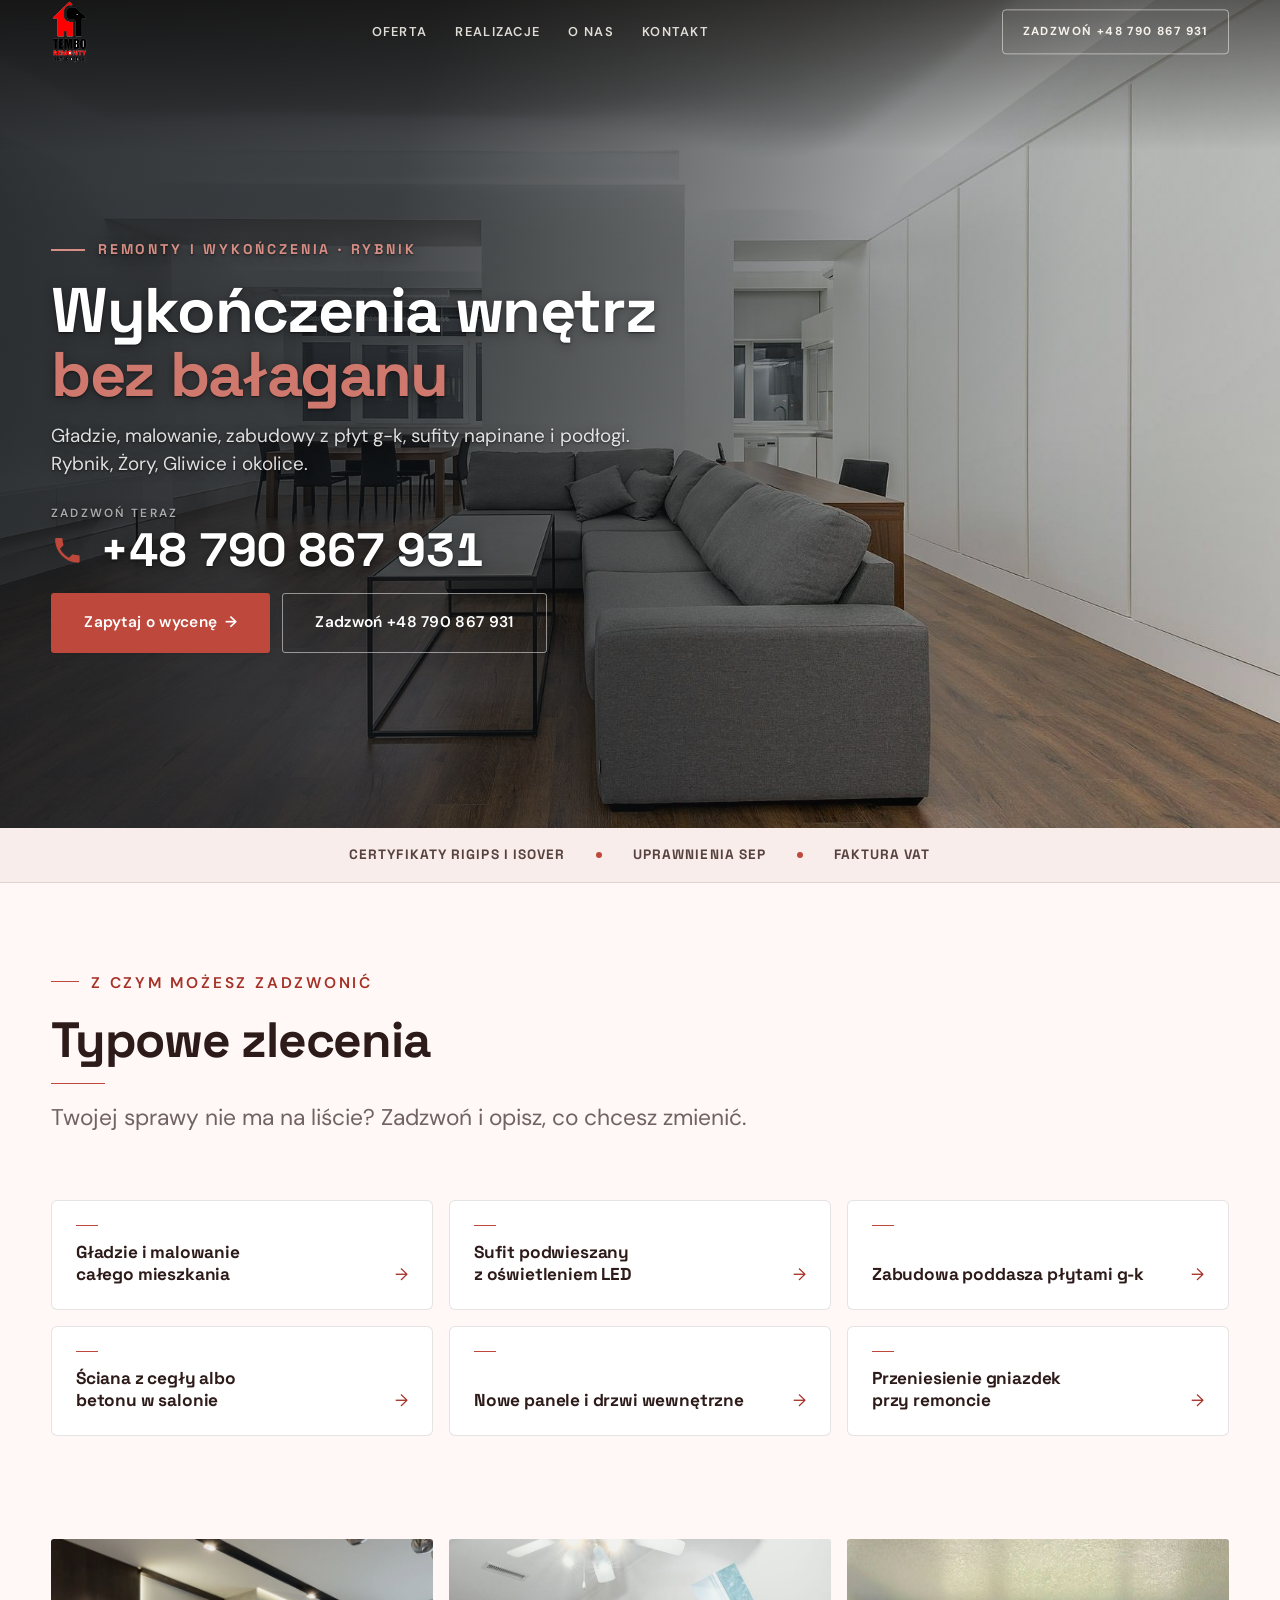
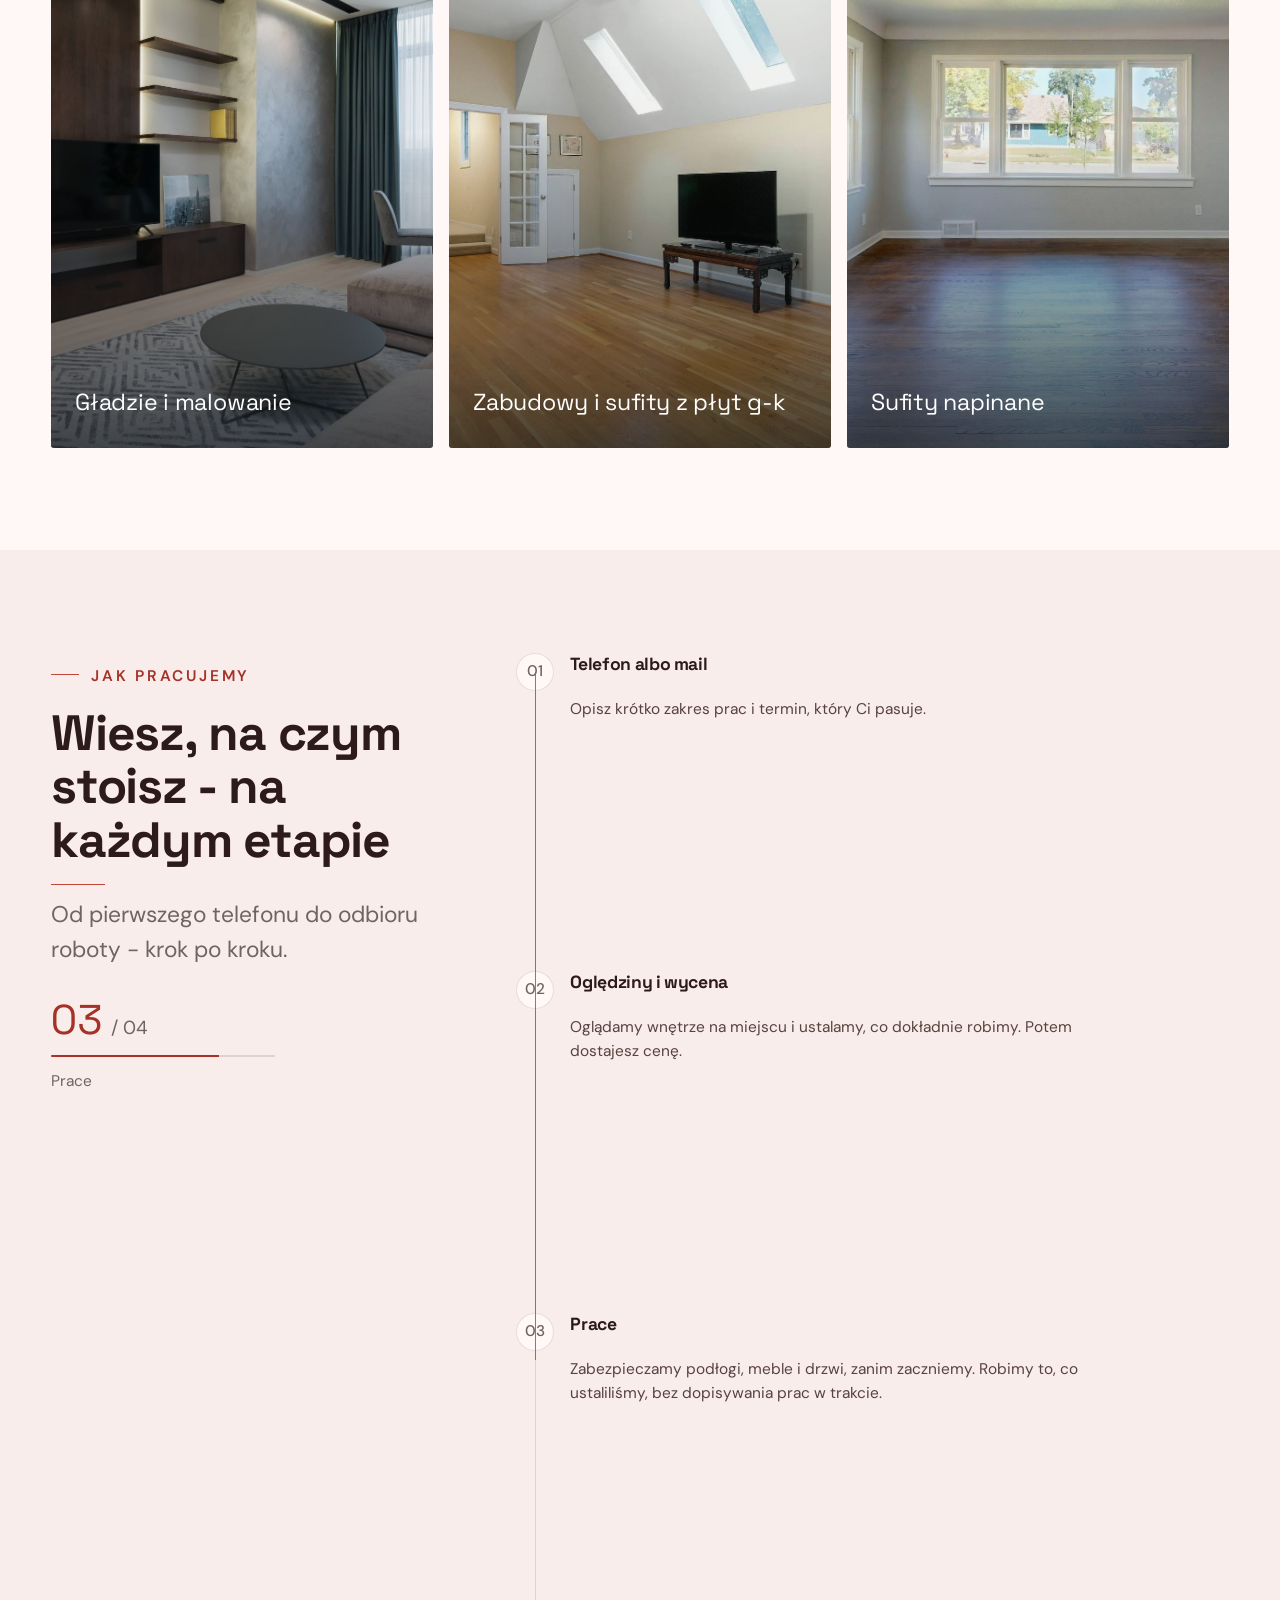
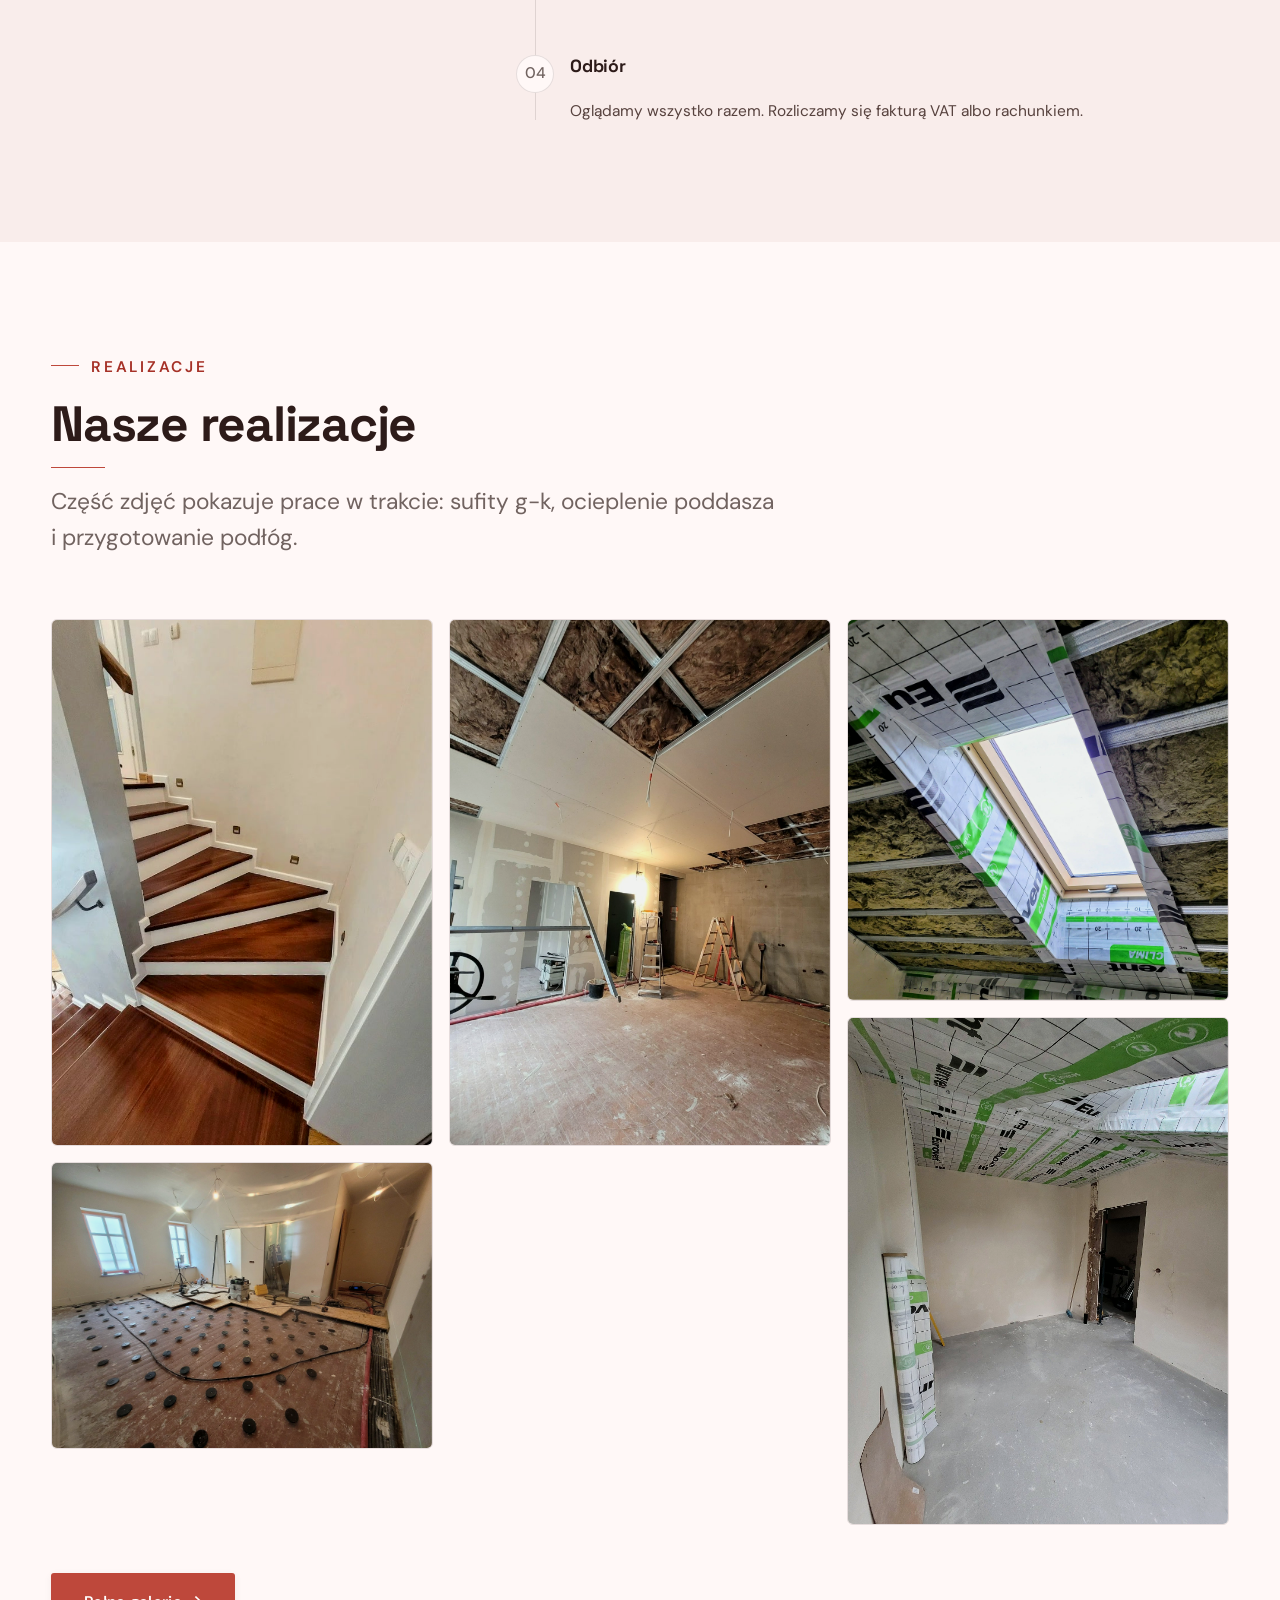
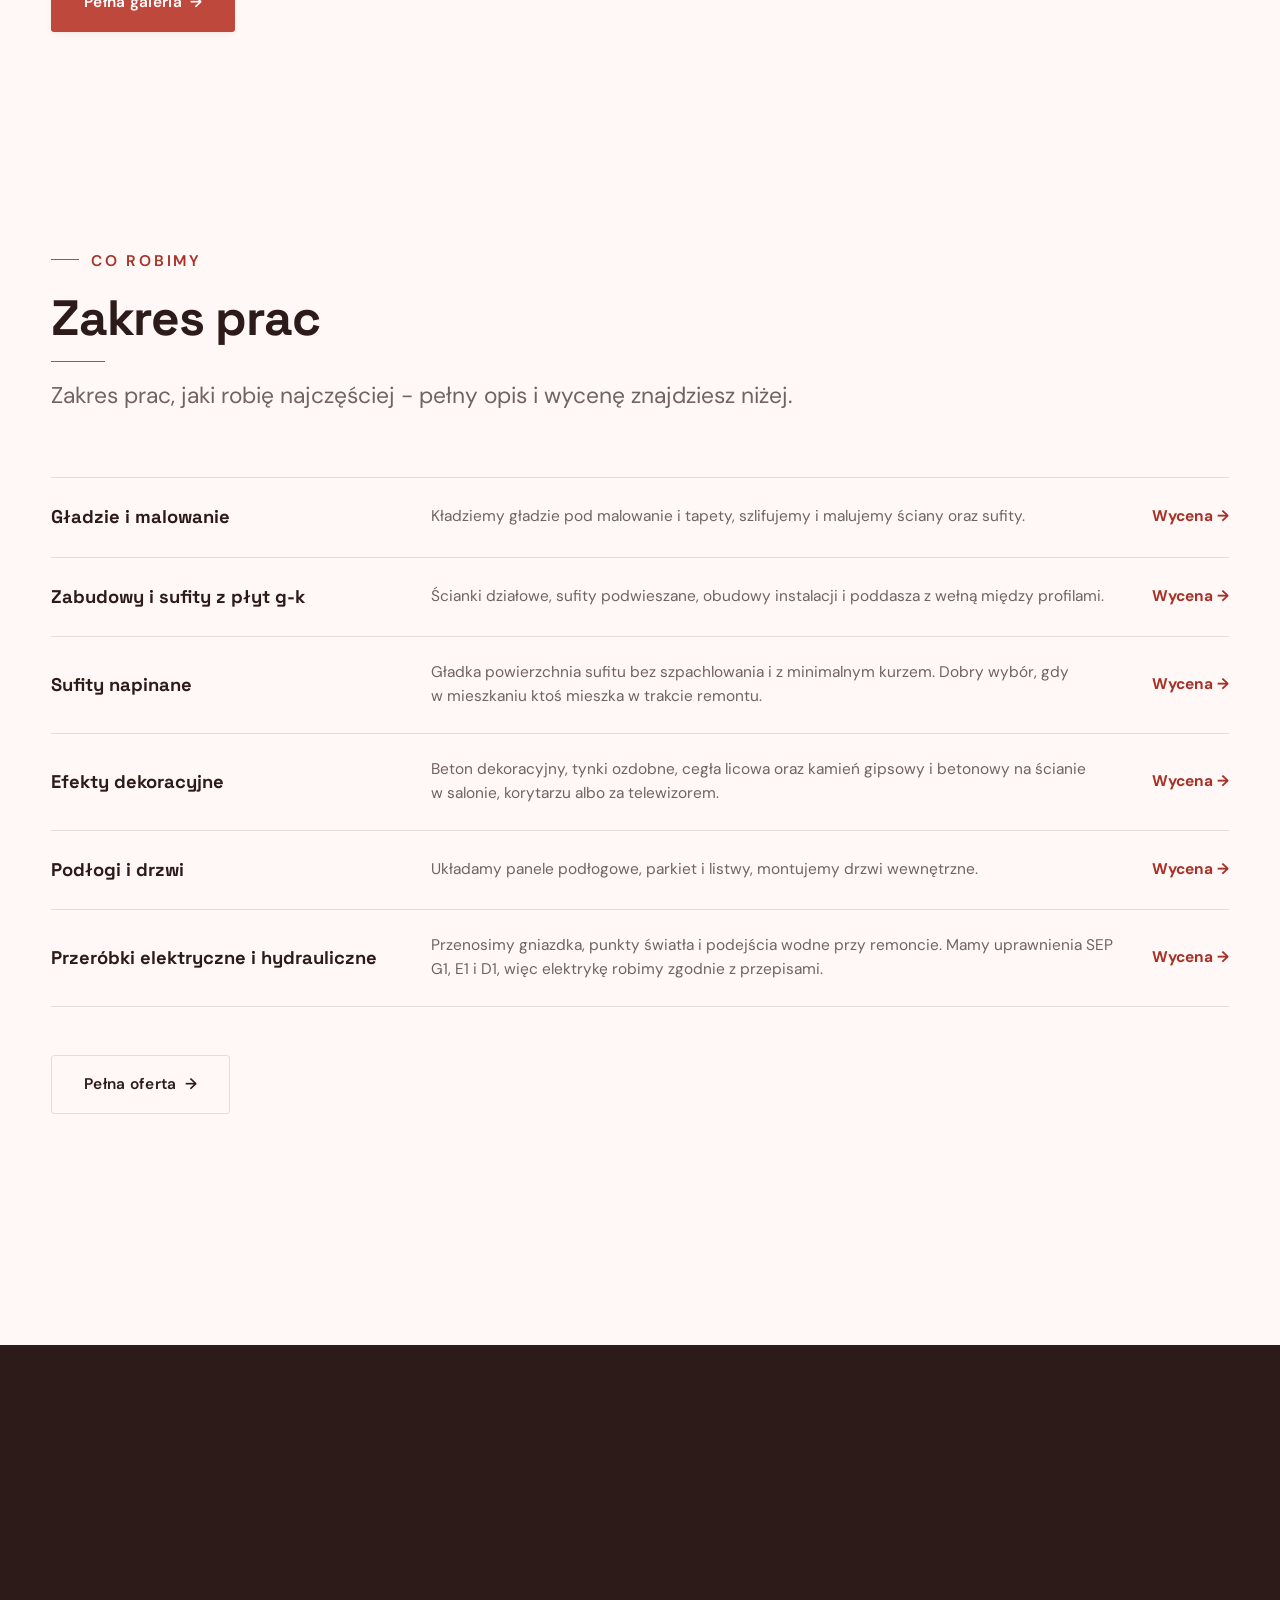
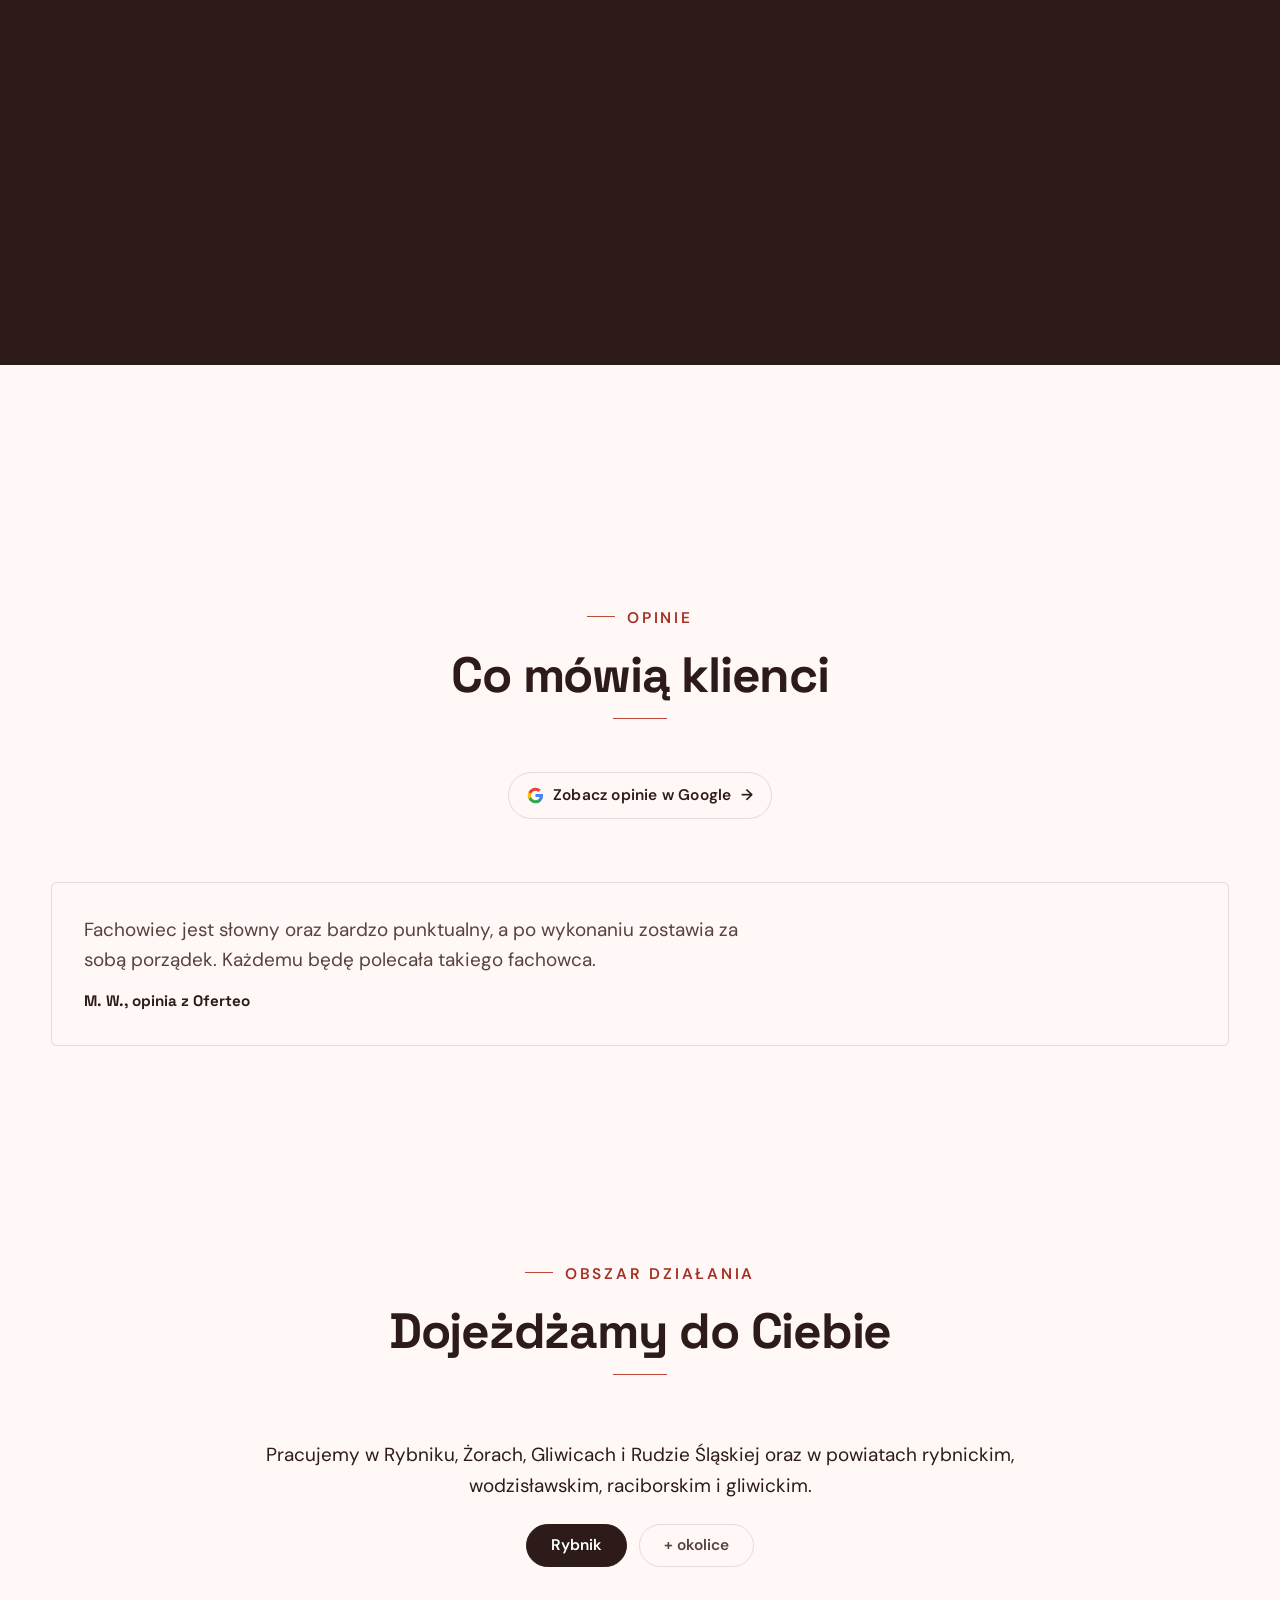
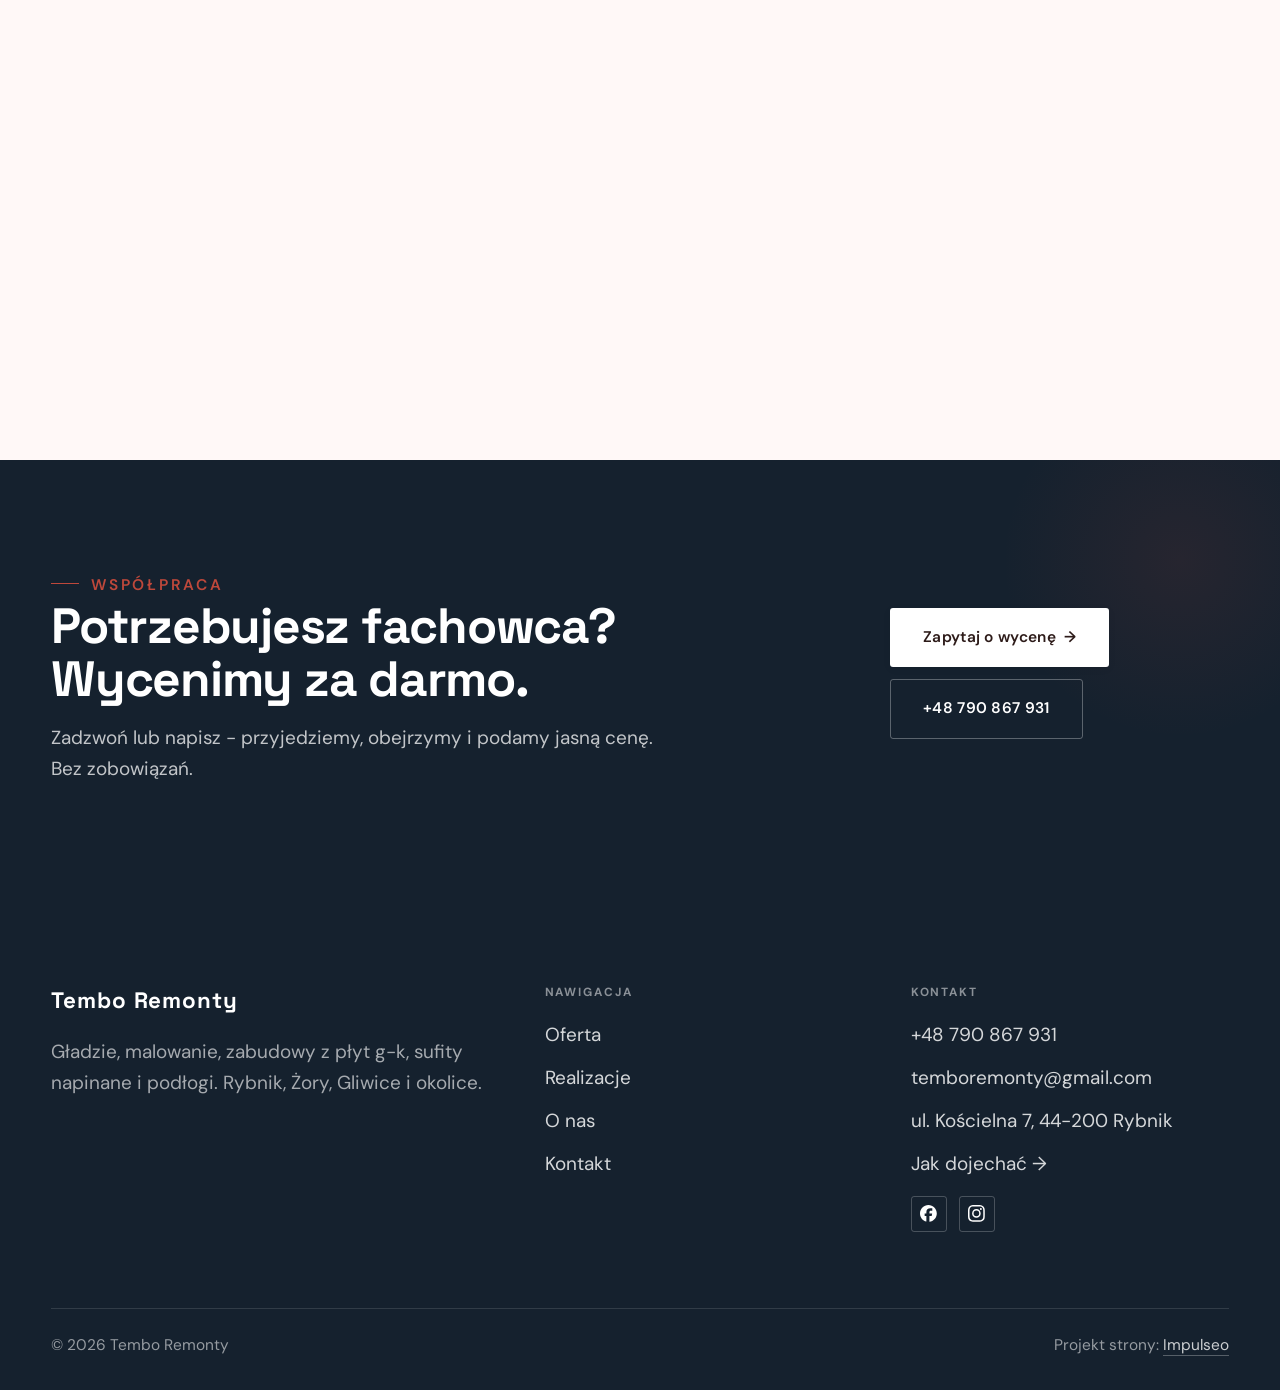
==== index.html @ b296ce0f "Strona demo: tembo-remonty" ====
<!DOCTYPE html>
<html lang="pl">
<head>
<meta charset="UTF-8">
<meta name="viewport" content="width=device-width, initial-scale=1.0">
<title>Tembo Remonty · Rybnik</title>
<meta name="description" content="Tembo Remonty - wykończenia wnętrz w Rybniku i okolicach. Gładzie, malowanie, płyty g-k, sufity napinane, panele, drzwi i przeróbki instalacji.">
<link rel="canonical" href="https://kris20032.github.io/tembo-remonty/">
<meta name="robots" content="noindex, nofollow">
<meta property="og:type" content="website">
<meta property="og:locale" content="pl_PL">
<meta property="og:site_name" content="Tembo Remonty">
<meta property="og:title" content="Tembo Remonty · Rybnik">
<meta property="og:description" content="Tembo Remonty - wykończenia wnętrz w Rybniku i okolicach. Gładzie, malowanie, płyty g-k, sufity napinane, panele, drzwi i przeróbki instalacji.">
<meta property="og:url" content="https://kris20032.github.io/tembo-remonty/">
<meta property="og:image" content="https://kris20032.github.io/tembo-remonty/img/og.jpg">
<meta property="og:image:width" content="1200">
<meta property="og:image:height" content="630">
<meta name="twitter:card" content="summary_large_image">
<script type="application/ld+json">{"@context": "https://schema.org", "@type": "LocalBusiness", "name": "Tembo Remonty", "url": "https://kris20032.github.io/tembo-remonty/", "telephone": "+48790867931", "image": "https://kris20032.github.io/tembo-remonty/img/og.jpg", "areaServed": "Rybnik", "sameAs": ["https://www.facebook.com/temboremonty/", "https://www.instagram.com/temboremonty/"]}</script>
<link rel="preconnect" href="https://fonts.googleapis.com">
<link rel="preconnect" href="https://fonts.gstatic.com" crossorigin>
<link href="https://fonts.googleapis.com/css2?family=Space+Grotesk:wght@500;600;700&family=DM+Sans:opsz,wght@9..40,400;9..40,500;9..40,600&display=swap" rel="stylesheet">
<link rel="stylesheet" href="assets/styles.css?v=8070bbf5">
</head>
<body>

<header class="nav">
  <div class="wrap nav-inner">
    <a class="brand brand-has-logo" href="index.html"><img class="brand-logo" src="img/logo.png" alt="Tembo Remonty" width="288" height="503" decoding="async"></a>
    <nav class="nav-links">
      <a href="oferta.html">Oferta</a>
      <a href="realizacje.html">Realizacje</a>
      <a href="o-nas.html">O nas</a>
      <a href="kontakt.html">Kontakt</a>
      <a href="tel:+48790867931" class="btn btn-accent">Zadzwoń +48 790 867 931</a>
    </nav>
    <button class="nav-toggle" aria-label="Menu"><span></span><span></span><span></span></button>
  </div>
</header>

<main>
<section class="hero-fach">
  <img class="hf-photo" src="img/hero.jpg" fetchpriority="high" alt="Tembo Remonty" width="1730" height="1255">
  <div class="hf-panel">
    <div class="hf-inner">
      <span class="hf-kicker">Remonty i wykończenia · Rybnik</span>
      <h1 class="hf-title">Wykończenia wnętrz <em>bez bałaganu</em></h1>
      <p class="hf-lead">Gładzie, malowanie, zabudowy z płyt g-k, sufity napinane i podłogi. Rybnik, Żory, Gliwice i okolice.</p>
      <a class="hf-phone" href="tel:+48790867931"><span class="hf-phone-lab">Zadzwoń teraz</span><span class="hf-phone-num"><svg class="ico-tel" width="16" height="16" viewBox="0 0 24 24" fill="none" aria-hidden="true"><path d="M6.6 10.8a15.5 15.5 0 0 0 6.6 6.6l2.2-2.2a1 1 0 0 1 1-.24 11.4 11.4 0 0 0 3.6.58 1 1 0 0 1 1 1V20a1 1 0 0 1-1 1A17 17 0 0 1 3 4a1 1 0 0 1 1-1h3.5a1 1 0 0 1 1 1c0 1.25.2 2.46.58 3.6a1 1 0 0 1-.25 1l-2.23 2.2Z" fill="currentColor"/></svg> +48 790 867 931</span></a>
      <div class="hf-actions">
        <a href="kontakt.html" class="btn btn-accent">Zapytaj o wycenę <span class="arr">→</span></a>
        <a href="tel:+48790867931" class="btn btn-ghost hf-ghost">Zadzwoń +48 790 867 931</a>
      </div>
    </div>
  </div>
</section>
<section class="fach-promise">
  <div class="wrap">
    <ul class="fp-row reveal"><li>Certyfikaty Rigips i Isover</li><li>Uprawnienia SEP</li><li>Faktura VAT</li></ul>
  </div>
</section>
<section class="objawy">
  <div class="wrap">
    <div class="head reveal">
      <span class="eyebrow">Z czym możesz zadzwonić</span>
      <h2>Typowe zlecenia</h2>
      <p>Twojej sprawy nie ma na liście? Zadzwoń i opisz, co chcesz zmienić.</p>
    </div>
    <div class="obj-grid">
      <a class="obj-tile reveal" href="kontakt.html"><span class="ot-row"><span class="ot-name">Gładzie i malowanie całego mieszkania</span><span class="ot-arr" aria-hidden="true">→</span></span></a>
      <a class="obj-tile reveal" href="kontakt.html"><span class="ot-row"><span class="ot-name">Sufit podwieszany z oświetleniem LED</span><span class="ot-arr" aria-hidden="true">→</span></span></a>
      <a class="obj-tile reveal" href="kontakt.html"><span class="ot-row"><span class="ot-name">Zabudowa poddasza płytami g-k</span><span class="ot-arr" aria-hidden="true">→</span></span></a>
      <a class="obj-tile reveal" href="kontakt.html"><span class="ot-row"><span class="ot-name">Ściana z cegły albo betonu w salonie</span><span class="ot-arr" aria-hidden="true">→</span></span></a>
      <a class="obj-tile reveal" href="kontakt.html"><span class="ot-row"><span class="ot-name">Nowe panele i drzwi wewnętrzne</span><span class="ot-arr" aria-hidden="true">→</span></span></a>
      <a class="obj-tile reveal" href="kontakt.html"><span class="ot-row"><span class="ot-name">Przeniesienie gniazdek przy remoncie</span><span class="ot-arr" aria-hidden="true">→</span></span></a>
    </div>
  </div>
</section>
<section class="gateways-band">
  <div class="wrap">
    <div class="gateways">
      <a href="oferta.html" class="gateway reveal"><img src="img/ph5.jpg" alt="Gładzie i malowanie" loading="lazy" width="1880" height="1255" decoding="async"><span class="g-ttl">Gładzie i malowanie</span></a>
      <a href="oferta.html" class="gateway reveal"><img src="img/g7.jpg" alt="Zabudowy i sufity z płyt g-k" loading="lazy" width="1880" height="1253" decoding="async"><span class="g-ttl">Zabudowy i sufity z płyt g-k</span></a>
      <a href="oferta.html" class="gateway reveal"><img src="img/g9.jpg" alt="Sufity napinane" loading="lazy" width="1832" height="1008" decoding="async"><span class="g-ttl">Sufity napinane</span></a>
    </div>
  </div>
</section>
<section class="proces proces-os fachowcy">
  <div class="wrap proc-grid">
    <div class="proc-side">
      <div class="head reveal">
        <span class="eyebrow">Jak pracujemy</span>
        <h2>Wiesz, na czym stoisz - na każdym etapie</h2>
        <p>Od pierwszego telefonu do odbioru roboty - krok po kroku.</p>
      </div>
      <div class="proc-count" aria-hidden="true"><span class="pc-cur">01</span><span class="pc-all">/ 04</span></div>
      <div class="proc-bar" aria-hidden="true"><i></i></div>
      <p class="proc-now" aria-hidden="true">Telefon albo mail</p>
    </div>
    <ol class="proces-line">
      <li class="reveal"><span class="pno">01</span><h3>Telefon albo mail</h3><p>Opisz krótko zakres prac i termin, który Ci pasuje.</p></li>
      <li class="reveal"><span class="pno">02</span><h3>Oględziny i wycena</h3><p>Oglądamy wnętrze na miejscu i ustalamy, co dokładnie robimy. Potem dostajesz cenę.</p></li>
      <li class="reveal"><span class="pno">03</span><h3>Prace</h3><p>Zabezpieczamy podłogi, meble i drzwi, zanim zaczniemy. Robimy to, co ustaliliśmy, bez dopisywania prac w trakcie.</p></li>
      <li class="reveal"><span class="pno">04</span><h3>Odbiór</h3><p>Oglądamy wszystko razem. Rozliczamy się fakturą VAT albo rachunkiem.</p></li>
    </ol>
  </div>
</section>
<section>
  <div class="wrap">
    <div class="head reveal">
      <span class="eyebrow">Realizacje</span>
      <h2>Nasze realizacje</h2>
      <p>Część zdjęć pokazuje prace w trakcie: sufity g-k, ocieplenie poddasza i przygotowanie podłóg.</p>
    </div>
    <div class="gallery-masonry">
      <figure class="m-tile reveal"><img src="img/g1.jpg" alt="Tembo Remonty" loading="lazy" width="654" height="904" decoding="async"></figure>
      <figure class="m-tile reveal"><img src="img/g2.jpg" alt="Tembo Remonty" loading="lazy" width="2000" height="1500" decoding="async"></figure>
      <figure class="m-tile reveal"><img src="img/g3.jpg" alt="Tembo Remonty" loading="lazy" width="1364" height="1886" decoding="async"></figure>
      <figure class="m-tile reveal"><img src="img/g4.jpg" alt="Tembo Remonty" loading="lazy" width="2000" height="2000" decoding="async"></figure>
      <figure class="m-tile reveal"><img src="img/g5.jpg" alt="Tembo Remonty" loading="lazy" width="1500" height="2000" decoding="async"></figure>
    </div>
    <div style="margin-top:var(--space-7)" class="reveal"><a href="realizacje.html" class="btn btn-accent">Pełna galeria <span class="arr">→</span></a></div>
  </div>
</section>
<section class="fach-uslugi">
  <div class="wrap">
    <div class="head reveal">
      <span class="eyebrow">Co robimy</span>
      <h2>Zakres prac</h2>
      <p>Zakres prac, jaki robię najczęściej - pełny opis i wycenę znajdziesz niżej.</p>
    </div>
    <ul class="fu-list">
      <li class="fu-row reveal"><div class="fu-name">Gładzie i malowanie</div><div class="fu-desc">Kładziemy gładzie pod malowanie i tapety, szlifujemy i malujemy ściany oraz sufity.</div><a class="fu-cta" href="kontakt.html">Wycena <span class="arr">→</span></a></li>
      <li class="fu-row reveal"><div class="fu-name">Zabudowy i sufity z płyt g-k</div><div class="fu-desc">Ścianki działowe, sufity podwieszane, obudowy instalacji i poddasza z wełną między profilami.</div><a class="fu-cta" href="kontakt.html">Wycena <span class="arr">→</span></a></li>
      <li class="fu-row reveal"><div class="fu-name">Sufity napinane</div><div class="fu-desc">Gładka powierzchnia sufitu bez szpachlowania i z minimalnym kurzem. Dobry wybór, gdy w mieszkaniu ktoś mieszka w trakcie remontu.</div><a class="fu-cta" href="kontakt.html">Wycena <span class="arr">→</span></a></li>
      <li class="fu-row reveal"><div class="fu-name">Efekty dekoracyjne</div><div class="fu-desc">Beton dekoracyjny, tynki ozdobne, cegła licowa oraz kamień gipsowy i betonowy na ścianie w salonie, korytarzu albo za telewizorem.</div><a class="fu-cta" href="kontakt.html">Wycena <span class="arr">→</span></a></li>
      <li class="fu-row reveal"><div class="fu-name">Podłogi i drzwi</div><div class="fu-desc">Układamy panele podłogowe, parkiet i listwy, montujemy drzwi wewnętrzne.</div><a class="fu-cta" href="kontakt.html">Wycena <span class="arr">→</span></a></li>
      <li class="fu-row reveal"><div class="fu-name">Przeróbki elektryczne i hydrauliczne</div><div class="fu-desc">Przenosimy gniazdka, punkty światła i podejścia wodne przy remoncie. Mamy uprawnienia SEP G1, E1 i D1, więc elektrykę robimy zgodnie z przepisami.</div><a class="fu-cta" href="kontakt.html">Wycena <span class="arr">→</span></a></li>
    </ul>
    <div style="margin-top:var(--space-7)" class="reveal"><a href="oferta.html" class="btn btn-ghost">Pełna oferta <span class="arr">→</span></a></div>
  </div>
</section>
<section class="stopklatka" aria-hidden="true">
  <div class="stk-bg" style="background-image:url(img/g6.jpg)"></div>
</section>
<section class="opinie">
  <div class="wrap">
    <div class="head center reveal">
      <span class="eyebrow">Opinie</span>
      <h2>Co mówią klienci</h2>
    </div>
    <p class="op-meta reveal"><a class="op-google" href="https://www.google.com/maps/place/Tembo+Remonty/@50.096183,18.5393184,464m/data=!3m1!1e3!4m6!3m5!1s0x47114fd9f1340dcb:0xa4ba30b0037c0c90!8m2!3d50.096408!4d18.5416532" target="_blank" rel="noopener"><svg class="op-g-ico" viewBox="0 0 24 24" width="17" height="17" aria-hidden="true"><path fill="#4285F4" d="M22.56 12.25c0-.78-.07-1.53-.2-2.25H12v4.26h5.92c-.26 1.37-1.04 2.53-2.21 3.31v2.77h3.57c2.08-1.92 3.28-4.74 3.28-8.09z"/><path fill="#34A853" d="M12 23c2.97 0 5.46-.98 7.28-2.66l-3.57-2.77c-.98.66-2.23 1.06-3.71 1.06-2.86 0-5.29-1.93-6.16-4.53H2.18v2.84C3.99 20.53 7.7 23 12 23z"/><path fill="#FBBC05" d="M5.84 14.09c-.22-.66-.35-1.36-.35-2.09s.13-1.43.35-2.09V7.07H2.18C1.43 8.55 1 10.22 1 12s.43 3.45 1.18 4.93l2.85-2.22.81-.62z"/><path fill="#EA4335" d="M12 5.38c1.62 0 3.06.56 4.21 1.64l3.15-3.15C17.45 2.09 14.97 1 12 1 7.7 1 3.99 3.47 2.18 7.07l3.66 2.84c.87-2.6 3.3-4.53 6.16-4.53z"/></svg><span>Zobacz opinie w Google</span><span class="arr">→</span></a></p>
    <div class="opinie-grid">
      <figure class="op-card reveal"><blockquote>Fachowiec jest słowny oraz bardzo punktualny, a po wykonaniu zostawia za sobą porządek. Każdemu będę polecała takiego fachowca.</blockquote><span class="op-autor">M. W., opinia z Oferteo</span></figure>
    </div>
  </div>
</section>
<section class="obszar">
  <div class="wrap">
    <div class="head center reveal">
      <span class="eyebrow">Obszar działania</span>
      <h2>Dojeżdżamy do Ciebie</h2>
    </div>
    <p class="obszar-txt reveal" style="text-align:center;max-width:60ch;margin:0 auto 1.4rem">Pracujemy w Rybniku, Żorach, Gliwicach i Rudzie Śląskiej oraz w powiatach rybnickim, wodzisławskim, raciborskim i gliwickim.</p>
    <ul class="obszar-list reveal"><li class="is-home">Rybnik</li><li>+ okolice</li></ul>
    <div class="obszar-mapa reveal" style="margin-top:var(--space-7)">
      <iframe title="Obszar działania - Rybnik i okolice" src="https://maps.google.com/maps?q=50.096408%2C18.5416532&amp;z=11&amp;output=embed" loading="lazy" referrerpolicy="no-referrer-when-downgrade" style="width:100%;height:clamp(280px,38vh,420px);border:0;display:block;border-radius:var(--r-md)"></iframe>
    </div>
  </div>
</section>
<section class="cta">
  <div class="wrap">
    <div class="reveal">
      <span class="eyebrow">Współpraca</span>
      <h2>Potrzebujesz fachowca? Wycenimy za darmo.</h2>
      <p>Zadzwoń lub napisz - przyjedziemy, obejrzymy i podamy jasną cenę. Bez zobowiązań.</p>
    </div>
    <div class="cta-actions reveal">
      <a href="kontakt.html" class="btn btn-light">Zapytaj o wycenę <span class="arr">→</span></a>
      <a href="tel:+48790867931" class="btn btn-ghost btn-ghost-cta">+48 790 867 931</a>
    </div>
  </div>
</section>
</main>

<footer>
  <div class="wrap">
    <div class="foot-grid">
      <div class="foot-brand">
        <div class="name">Tembo Remonty</div>
        <p>Gładzie, malowanie, zabudowy z płyt g-k, sufity napinane i podłogi. Rybnik, Żory, Gliwice i okolice.</p>
      </div>
      <div class="foot-col">
        <h4>Nawigacja</h4>
        <a href="oferta.html">Oferta</a>
        <a href="realizacje.html">Realizacje</a>
        <a href="o-nas.html">O nas</a>
        <a href="kontakt.html">Kontakt</a>
      </div>
      <div class="foot-col">
        <h4>Kontakt</h4>
        <a href="tel:+48790867931">+48 790 867 931</a>
        <a href="mailto:temboremonty@gmail.com">temboremonty@gmail.com</a>
        <p>ul. Kościelna 7, 44-200 Rybnik</p>
        <a href="https://www.google.com/maps/place/Tembo+Remonty/@50.096183,18.5393184,464m/data=!3m1!1e3!4m6!3m5!1s0x47114fd9f1340dcb:0xa4ba30b0037c0c90!8m2!3d50.096408!4d18.5416532" target="_blank" rel="noopener">Jak dojechać →</a>
      <div class="foot-soc">
        <a class="soc" href="https://www.facebook.com/temboremonty/" target="_blank" rel="noopener" aria-label="Facebook - Tembo Remonty"><svg viewBox="0 0 24 24" aria-hidden="true" focusable="false"><path d="M9.101 23.691v-7.98H6.627v-3.667h2.474v-1.58c0-4.085 1.848-5.978 5.858-5.978.401 0 .955.042 1.468.103a8.68 8.68 0 0 1 1.141.195v3.325a8.623 8.623 0 0 0-.653-.036 26.805 26.805 0 0 0-.733-.009c-.707 0-1.259.096-1.675.309a1.686 1.686 0 0 0-.679.622c-.258.42-.374.995-.374 1.752v1.297h3.919l-.386 2.103-.287 1.564h-3.246v8.245C19.396 23.238 24 18.179 24 12.044c0-6.627-5.373-12-12-12s-12 5.373-12 12c0 5.628 3.874 10.35 9.101 11.647Z" fill="currentColor"/></svg></a>
        <a class="soc" href="https://www.instagram.com/temboremonty/" target="_blank" rel="noopener" aria-label="Instagram - Tembo Remonty"><svg viewBox="0 0 24 24" aria-hidden="true" focusable="false"><path d="M7.0301.084c-1.2768.0602-2.1487.264-2.911.5634-.7888.3075-1.4575.72-2.1228 1.3877-.6652.6677-1.075 1.3368-1.3802 2.127-.2954.7638-.4956 1.6365-.552 2.914-.0564 1.2775-.0689 1.6882-.0626 4.947.0062 3.2586.0206 3.6671.0825 4.9473.061 1.2765.264 2.1482.5635 2.9107.308.7889.72 1.4573 1.388 2.1228.6679.6655 1.3365 1.0743 2.1285 1.38.7632.295 1.6361.4961 2.9134.552 1.2773.056 1.6884.069 4.9462.0627 3.2578-.0062 3.668-.0207 4.9478-.0814 1.28-.0607 2.147-.2652 2.9098-.5633.7889-.3086 1.4578-.72 2.1228-1.3881.665-.6682 1.0745-1.3378 1.3795-2.1284.2957-.7632.4966-1.636.552-2.9124.056-1.2809.0692-1.6898.063-4.948-.0063-3.2583-.021-3.6668-.0817-4.9465-.0607-1.2797-.264-2.1487-.5633-2.9117-.3084-.7889-.72-1.4568-1.3876-2.1228C21.2982 1.33 20.628.9208 19.8378.6165 19.074.321 18.2017.1197 16.9244.0645 15.6471.0093 15.236-.005 11.977.0014 8.718.0076 8.31.0215 7.0301.0839m.1402 21.6932c-1.17-.0509-1.8053-.2453-2.2287-.408-.5606-.216-.96-.4771-1.3819-.895-.422-.4178-.6811-.8186-.9-1.378-.1644-.4234-.3624-1.058-.4171-2.228-.0595-1.2645-.072-1.6442-.079-4.848-.007-3.2037.0053-3.583.0607-4.848.05-1.169.2456-1.805.408-2.2282.216-.5613.4762-.96.895-1.3816.4188-.4217.8184-.6814 1.3783-.9003.423-.1651 1.0575-.3614 2.227-.4171 1.2655-.06 1.6447-.072 4.848-.079 3.2033-.007 3.5835.005 4.8495.0608 1.169.0508 1.8053.2445 2.228.408.5608.216.96.4754 1.3816.895.4217.4194.6816.8176.9005 1.3787.1653.4217.3617 1.056.4169 2.2263.0602 1.2655.0739 1.645.0796 4.848.0058 3.203-.0055 3.5834-.061 4.848-.051 1.17-.245 1.8055-.408 2.2294-.216.5604-.4763.96-.8954 1.3814-.419.4215-.8181.6811-1.3783.9-.4224.1649-1.0577.3617-2.2262.4174-1.2656.0595-1.6448.072-4.8493.079-3.2045.007-3.5825-.006-4.848-.0608M16.953 5.5864A1.44 1.44 0 1 0 18.39 4.144a1.44 1.44 0 0 0-1.437 1.4424M5.8385 12.012c.0067 3.4032 2.7706 6.1557 6.173 6.1493 3.4026-.0065 6.157-2.7701 6.1506-6.1733-.0065-3.4032-2.771-6.1565-6.174-6.1498-3.403.0067-6.156 2.771-6.1496 6.1738M8 12.0077a4 4 0 1 1 4.008 3.9921A3.9996 3.9996 0 0 1 8 12.0077" fill="currentColor"/></svg></a>
      </div>
      </div>
    </div>
    <div class="foot-bot">
      <span>© 2026 Tembo Remonty</span>
      <span>Projekt strony: <a class="foot-credit" href="https://impulseo.pl" target="_blank" rel="noopener">Impulseo</a></span>
    </div>
  </div>
</footer>
<div class="sticky-call"><a class="sc-call" href="tel:+48790867931"><svg class="ico-tel" width="16" height="16" viewBox="0 0 24 24" fill="none" aria-hidden="true"><path d="M6.6 10.8a15.5 15.5 0 0 0 6.6 6.6l2.2-2.2a1 1 0 0 1 1-.24 11.4 11.4 0 0 0 3.6.58 1 1 0 0 1 1 1V20a1 1 0 0 1-1 1A17 17 0 0 1 3 4a1 1 0 0 1 1-1h3.5a1 1 0 0 1 1 1c0 1.25.2 2.46.58 3.6a1 1 0 0 1-.25 1l-2.23 2.2Z" fill="currentColor"/></svg> Zadzwoń</a><a class="sc-quote" href="kontakt.html">Zapytaj o wycenę</a></div>
<div class="demo-wazne" data-do="2026-10-22" data-cykl="3" hidden><svg class="dw-ico" width="13" height="13" viewBox="0 0 24 24" fill="none" aria-hidden="true"><circle cx="12" cy="12" r="8.6" stroke="currentColor" stroke-width="1.8"/><path d="M12 7.2V12l3.3 2" stroke="currentColor" stroke-width="1.8" stroke-linecap="round"/></svg><span class="dw-txt"></span></div>

<script src="assets/main.js"></script>
</body>
</html>
---- assets/styles.css ----
/* ============================================================
   STOLBASZ — premium, architektoniczny B2B fit-out
   Jasna paleta, zero brązu. System wg premium-web-craft.
   Projekt strony: Impulseo (impulseo.pl)
   ============================================================ */

:root{
  /* PALETA — jasna, architektoniczna, chłodna */
  --paper:#F4F6F8;          /* główne tło */
  --paper-2:#E7EBEF;        /* sekcje alternatywne (chłodny jasny szary) */
  --paper-3:#E7EBEF;        /* delikatne wypełnienia */
  --ink:#15212E;            /* tekst główny — chłodny grafit */
  --ink-soft:#243443;       /* nagłówki drugorzędne */
  --muted:#6B7785;          /* tekst poboczny */
  --line:rgba(21,33,46,.12);/* hairline */
  --accent:#E8A317;         /* stonowany petrol-slate — jedyny akcent */
  --accent-d:#C9870C;
  --accent-soft:rgba(232,163,23,.10);
  --dark:#15212E;           /* sekcje ciemne (stopka/CTA) */

  /* HOVER ZDJĘĆ — JEDEN standard dla całego silnika (decyzja K. 04.08.2026, artefakt z wariantami).
     AKTUALNE (K.+Szymon 09.08.2026, wybór z artefaktu 6 wariantów): zoom 1.05 przy 1.4s -
     przy tak długim czasie mocniejszy kadr NIE skacze, tylko „oddycha". Poprzedni standard
     (1.02 / .55s z 04.08) odbierany jako dynamiczny i szybki.
     Spoczynek lekko przygaszony, ale TYLKO tam, gdzie jest mysz (@media hover:hover) —
     na telefonie zdjęcia zostają w pełnej jasności. */
  --img-zoom:1.05;                   /* K.+Szymon 09.08: wariant F z artefaktu porównawczego */
  --img-rest:brightness(.95) saturate(.99);
  --img-hot:brightness(1.06) saturate(1.05);
  --img-dur:1.4s;                    /* K.+Szymon 09.08 (wariant F): powoli = elegancko */
  --img-ease:cubic-bezier(.16,.84,.44,1);  /* miękki ogon, efekt „oddychania" */

  /* ODSTĘPY — skala 4/8 */
  --space-1:4px; --space-2:8px; --space-3:12px; --space-4:16px; --space-5:24px;
  --space-6:32px; --space-7:48px; --space-8:64px; --space-9:96px; --space-10:128px;

  /* TYPOGRAFIA — fluid clamp() (skala podbita 16.07.2026: większe, czytelniejsze litery — uwaga Adama) */
  --text-sm:clamp(.9rem,.87rem + .12vw,1rem);
  --text-base:clamp(1.08rem,1.04rem + .18vw,1.2rem);
  --text-lg:clamp(1.24rem,1.15rem + .34vw,1.44rem);
  --text-h3:clamp(1.34rem,1.22rem + .55vw,1.66rem);
  --text-h2:clamp(2.1rem,1.66rem + 2.1vw,3.1rem);
  --text-h1:clamp(2.9rem,2.1rem + 4vw,5.1rem);

  /* PROMIENIE — architektoniczne, raczej ostre */
  --r-sm:3px; --r-md:6px; --r-lg:10px;

  /* RUCH */
  --ease:cubic-bezier(.25,.46,.45,.94); --dur:.24s;

  /* CIENIE — miękkie, warstwowe */
  --sh-sm:0 1px 2px rgba(16,24,32,.04), 0 2px 8px rgba(16,24,32,.05);
  --sh-md:0 2px 6px rgba(16,24,32,.05), 0 12px 28px -8px rgba(16,24,32,.12);
  --sh-lg:0 6px 14px rgba(16,24,32,.07), 0 26px 56px -18px rgba(16,24,32,.22);

  --hairline:1px solid var(--line);

  --font-display:'Space Grotesk','Inter',sans-serif;
  --font-body:'DM Sans','Inter',sans-serif;
}

*{box-sizing:border-box;margin:0;padding:0}
html{scroll-behavior:smooth}
body{
  font-family:var(--font-body);
  font-size:var(--text-base);
  line-height:1.65;
  color:var(--ink);
  background:var(--paper);
  -webkit-font-smoothing:antialiased;
  text-rendering:optimizeLegibility;
}
img{max-width:100%;height:auto;display:block}  /* height:auto = width/height z atrybutów trzyma proporcje (TOP#12) */
a{color:inherit;text-decoration:none}

.wrap{width:min(92%,1180px);margin-inline:auto}
section{padding-block:clamp(52px,6.5vw,96px)}

h1,h2,h3{font-family:var(--font-display);font-weight:700;line-height:1.08;letter-spacing:-.02em;color:var(--ink)}
h1{font-size:var(--text-h1);letter-spacing:-.035em}
h2{font-size:var(--text-h2);letter-spacing:-.025em}
h3{font-size:var(--text-h3)}
/* MIARA — długość wiersza. WCAG 2.2 SC 1.4.8: max 80 znaków; Butterick: 45–90.
   68ch daje realnie 72–78 znaków polskiego tekstu, czyli z zapasem pod granicą.
   Wcześniej limit miał TYLKO <p> — <li>, <blockquote> i <dd> nie miały żadnego,
   i to jedyny powód, dla którego 23 bloki na dwóch oddanych stronach jadą po
   83–106 znaków w wierszu (pomiar 07.08.2026, bramka `miara`).
   ⚠️ Listy i definicje ograniczamy TYLKO bez klasy: `ul`/`ol` z klasą to u nas
   układ (siatki kafli, menu), a nie tekst ciągły — tam miarę wyznacza układ. */
/* 60ch, nie 68ch (K. 10.08): po zmianie fontów na węższe kroje (DM Sans i spółka)
   w 68ch mieściło się ~90 znaków - bramka pikselowa słusznie zgłaszała przekroczenie
   granicy 80. Pomiar na żywej przeglądarce: 60ch = 90 znaków, 53ch = ~78 znaków, czyli normę WCAG 1.4.8. */
:root{ --miara:53ch }
p{max-width:min(100%,var(--miara))}
blockquote,
ul:not([class])>li, ol:not([class])>li,
dl:not([class])>dd{max-width:min(100%,var(--miara))}

/* ⚠️ Świadomie BEZ wyjątku `.tile p,.card p,.svc p{max-width:none}`, choć nasuwa się sam:
   te akapity BYŁY już ograniczone (stare `p{max-width:65ch}`), więc „wyjątek" nie odblokowałby
   niczego nowego — tylko ROZLUŹNIŁ stan sprzed zmiany na wszystkich demach naraz.
   `figcaption` żadna z reguł wyżej nie dotyczy, więc też nie potrzebuje zwolnienia. */

/* ŁAMANIE. `balance` wyrównuje długości wierszy w nagłówku, `pretty` pilnuje ostatniego
   wiersza akapitu, żeby nie został w nim jeden wyraz. Obsługiwane od Chrome 117 /
   Safari 17.5; starsze przeglądarki po prostu ignorują tę własność.
   `text-wrap:pretty` nie występowało dotąd ANI RAZ w silniku ani w repo klientów. */
h1,h2,h3,.lead,.lede{text-wrap:balance}
p,li,blockquote,dd{text-wrap:pretty}

.eyebrow{
  font-family:var(--font-body);
  font-size:var(--text-sm);
  font-weight:600;
  letter-spacing:.18em;
  text-transform:uppercase;
  color:var(--accent);
  display:inline-flex;align-items:center;gap:var(--space-3);
}
/* flex:none + margin-top = kreska trzyma się PIERWSZEJ linii. Wcześniej align-items:center
   centrowało ją względem całego bloku i przy zawinięciu (długi kicker typu
   „…WNĘTRZ · LESZNO · OD 2019") druga linia lądowała z brzydkim wcięciem. */
.eyebrow{align-items:flex-start}
.eyebrow>*,.eyebrow{text-wrap:balance}   /* dlugi kicker lamal sie na sierote typu samo „2019" w drugiej linii */
.eyebrow::before{content:"";width:28px;height:1px;background:var(--accent);display:inline-block;flex:none;margin-top:.62em}

.muted{color:var(--muted)}
.lead{font-size:var(--text-lg);line-height:1.55;color:var(--ink-soft);max-width:50ch}

/* ---------- BUTTONS ---------- */
.btn{
  display:inline-flex;align-items:center;gap:var(--space-2);
  font-weight:600;font-size:var(--text-sm);letter-spacing:.02em;
  padding:var(--space-4) var(--space-6);
  border-radius:var(--r-sm);
  transition:transform var(--dur) var(--ease),box-shadow var(--dur) var(--ease),background var(--dur) var(--ease);
  cursor:pointer;border:1px solid transparent;
}
.btn-accent{background:var(--accent);color:#fff;box-shadow:var(--sh-sm)}
.btn-accent:hover{background:var(--accent-d);transform:translateY(-2px);box-shadow:var(--sh-md)}
.btn-accent:active{transform:translateY(0);box-shadow:var(--sh-sm)}
.btn-ghost{background:transparent;color:var(--ink);border-color:var(--line)}
.btn-ghost:hover{border-color:var(--accent);color:var(--accent);transform:translateY(-2px)}
.btn-light{background:#fff;color:var(--ink);box-shadow:var(--sh-sm)}
.btn-light:hover{transform:translateY(-2px);box-shadow:var(--sh-md)}
.btn .arr{transition:transform var(--dur) var(--ease)}
.btn:hover .arr{transform:translateX(4px)}

/* ---------- NAV ---------- */
.nav{
  position:sticky;top:0;z-index:50;
  background:color-mix(in srgb,var(--paper) 88%,transparent);
  backdrop-filter:saturate(140%) blur(10px);
  border-bottom:var(--hairline);
}
.nav-inner{display:flex;align-items:center;justify-content:space-between;gap:var(--space-5);height:72px}
/* ANTY-NACHODZENIE (K. 05.08.2026): długa nazwa firmy + przycisk z pełnym numerem nie mieściły się w pasku
   i flex ściskał linki PONIŻEJ ich treści - "Kontakt" wchodził na ramkę "Zadzwoń +48 ...". Teraz ustępuje
   nazwa marki (skrót wielokropkiem), a menu i przycisk nigdy się nie kurczą ani nie zachodzą na siebie. */
.brand{display:flex;flex-direction:column;line-height:1;min-width:0;flex:0 1 auto}
.brand .name{font-family:var(--font-display);font-weight:800;font-size:1.35rem;letter-spacing:.04em;white-space:nowrap;overflow:hidden;text-overflow:ellipsis}
.brand .sub{font-size:.62rem;letter-spacing:.34em;text-transform:uppercase;color:var(--muted);margin-top:5px;white-space:nowrap;overflow:hidden;text-overflow:ellipsis}
.nav-links{display:flex;align-items:center;gap:var(--space-6);flex:0 0 auto}
.nav-links a{font-size:var(--text-sm);font-weight:500;color:var(--ink-soft);position:relative;padding-block:4px;white-space:nowrap;transition:color var(--dur) var(--ease)}
.nav-links a::after{content:"";position:absolute;left:0;bottom:0;width:0;height:1.5px;background:var(--accent);transition:width var(--dur) var(--ease)}
.nav-links a:hover,.nav-links a.active{color:var(--ink)}
.nav-links a:hover::after,.nav-links a.active::after{width:100%}
.nav-links .btn{padding:var(--space-2) var(--space-5)}
/* przyciski w nav: właściwy kolor (przebij .nav-links a) + bez podkreślenia */
.nav-links a.btn-accent{color:#fff}
.nav-links a.btn-ghost,.nav-links a.btn-light{color:var(--ink)}
/* CTA w pasku: NIE podkreślenie spod linków menu, ale ten sam przelatujący błysk,
   co na wszystkich innych przyciskach (zgłoszenie K. 13.08.2026 - „na hero jest efekt
   światła przechodzącego przez przycisk, na navbarze go nie ma, a mają być identyczne").
   Reguła `.nav-links a::after` jest silniejsza od `.btn::after`, więc trzeba jej
   geometrię wyzerować i wpisać połysk z nazwy - samo `display:none` gasiło efekt. */
.nav-links a.btn::after{
  display:block;content:"";position:absolute;inset:0;z-index:-1;pointer-events:none;
  width:auto;height:auto;border-radius:inherit;   /* kasuje geometrię podkreślenia (width:0;height:1.5px) */
  background:linear-gradient(100deg,transparent 32%,rgba(255,255,255,.20) 50%,transparent 68%);
  translate:-120% 0}
@media (prefers-reduced-motion:no-preference){
  .nav-links a.btn:hover::after{translate:120% 0;transition:translate .75s var(--mt-ease,cubic-bezier(.16,.84,.44,1))}
}
.nav-toggle{display:none;background:none;border:none;cursor:pointer;flex-direction:column;gap:5px;padding:8px}
.nav-toggle span{width:24px;height:2px;background:var(--ink);transition:var(--dur)}
/* Ciasny zakres MIĘDZY menu mobilnym a pełnym pulpitem: zbijamy odstępy i nazwę marki,
   żeby wszystko zmieściło się naturalnie, zanim w ogóle dojdzie do skracania wielokropkiem. */
@media(max-width:1280px) and (min-width:921px){
  .nav-links{gap:var(--space-4)}
  .nav-links .btn{padding:var(--space-2) var(--space-4)}
  .brand .name{font-size:1.15rem}
}

/* ---------- HERO (split) ---------- */
.hero{position:relative;overflow:hidden;border-bottom:var(--hairline)}
.hero-grid{display:grid;grid-template-columns:1.05fr .95fr;gap:clamp(24px,4vw,60px);align-items:center;
  padding-block:clamp(36px,4.5vw,64px)}
.hero-copy .eyebrow{margin-bottom:var(--space-5)}
.hero-copy h1{margin-bottom:var(--space-5)}
.hero-copy .lead{margin-bottom:var(--space-7)}
.hero-actions{display:flex;flex-wrap:wrap;gap:var(--space-4)}
.hero-art{position:relative;aspect-ratio:4/3;border-radius:var(--r-lg);overflow:hidden;box-shadow:var(--sh-lg)}
.hero-art img{width:100%;height:100%;object-fit:cover}
.hero-art::after{content:"";position:absolute;inset:0;background:linear-gradient(180deg,transparent 55%,rgba(18,24,28,.28))}
.hero-badge{position:absolute;left:var(--space-5);bottom:var(--space-5);z-index:2;
  background:rgba(252,252,251,.94);backdrop-filter:blur(4px);
  border-radius:var(--r-md);padding:var(--space-4) var(--space-5);box-shadow:var(--sh-md);max-width:78%}
.hero-badge strong{display:block;font-family:var(--font-display);font-size:1rem;letter-spacing:-.01em}
.hero-badge span{font-size:var(--text-sm);color:var(--muted)}

/* ---------- HERO duży / kinowy (strona główna) ---------- */
.hero-cine{position:relative;min-height:clamp(560px,82vh,840px);min-height:clamp(560px,82svh,840px);display:flex;align-items:center;overflow:hidden;border-bottom:var(--hairline)}
.hero-cine>img{position:absolute;inset:0;width:100%;height:100%;object-fit:cover;z-index:0}
.hero-cine::after{content:"";position:absolute;inset:0;z-index:1;
  background:linear-gradient(95deg,rgba(13,18,23,.86) 0%,rgba(13,18,23,.64) 32%,rgba(13,18,23,.24) 62%,rgba(13,18,23,.04) 100%)}
.hero-cine .wrap{position:relative;z-index:2;padding-block:var(--space-8)}
.hero-cine .hero-copy{max-width:660px}
.hero-cine .eyebrow{color:#fff;margin-bottom:var(--space-5)}
.hero-cine .eyebrow::before{background:#fff}
.hero-cine h1{color:#fff;margin-bottom:var(--space-5);font-size:clamp(2.9rem,2rem + 4.4vw,5.2rem);text-wrap:balance}
.hero-cine .lead{color:rgba(255,255,255,.92);max-width:48ch;margin-bottom:var(--space-7)}
.hero-cine .hero-actions{display:flex;flex-wrap:wrap;gap:var(--space-4)}
/* NISKIE OKNO (laptop z dokiem i paskami przeglądarki ma ~700-780 px wysokości widoku):
   H1 do 5.2rem + długi lead nie mieściły się i przyciski wypadały POD krawędź ekranu -
   klient widział stronę bez ani jednego CTA. Skalujemy w dół, zamiast przycinać treść. */
@media(min-width:821px) and (max-height:820px){
  .hero-cine{min-height:clamp(520px,94svh,780px)}
  .hero-cine .wrap{padding-block:var(--space-6)}
  .hero-cine h1{font-size:clamp(2.2rem,1.5rem + 2.6vw,3.6rem);margin-bottom:var(--space-4)}
  .hero-cine .eyebrow{margin-bottom:var(--space-4)}
  .hero-cine .lead{margin-bottom:var(--space-5);max-width:44ch}
}
@media(max-width:680px){
  .hero-cine{min-height:clamp(520px,76vh,640px);min-height:clamp(520px,76svh,640px);align-items:flex-end}
  .hero-cine::after{background:linear-gradient(0deg,rgba(13,18,23,.9) 6%,rgba(13,18,23,.45) 55%,rgba(13,18,23,.25) 100%)}
  .hero-cine .wrap{padding-bottom:var(--space-9)}
  /* TELEFON (~90% oglądających): lead potrafił zająć 8 linii i zepchnąć CTA poza pierwszy ekran.
     Zwężamy interlinię i skalę - treści nie ucinamy, bo to ona sprzedaje. */
  .hero-cine .lead{font-size:.98rem;line-height:1.5;margin-bottom:var(--space-5)}
  .hero-cine .eyebrow{font-size:.72rem;letter-spacing:.13em;margin-bottom:var(--space-4)}
  .hero-cine .eyebrow::before{width:20px}
  .hero-cine h1{margin-bottom:var(--space-4)}
}

/* full-bleed hero variant (podstrony) */
.pagehead{position:relative;min-height:46vh;min-height:46svh;display:flex;align-items:flex-end;overflow:hidden;border-bottom:var(--hairline)}
.pagehead img{position:absolute;inset:0;width:100%;height:100%;object-fit:cover}
/* 10.08.2026 (decyzja K.): mocniejsze przyciemnienie + cień pod tekstem. Bramka mierzyła na
   nagłówkach podstron 3,38-3,43:1 przy wymaganych 4,5 — jasne zdjęcie (hala, śnieg, niebo)
   podchodziło pod biały tekst. Zdjęcia klientów są różne, więc kontrast musi dawać WARSTWA,
   a nie szczęśliwy dobór kadru. */
.pagehead::after{content:"";position:absolute;inset:0;background:linear-gradient(180deg,rgba(18,24,28,.40),rgba(18,24,28,.76))}
.pagehead .wrap{position:relative;z-index:2;padding-block:var(--space-9);color:#fff}
.pagehead h1{color:#fff;max-width:18ch;text-shadow:0 2px 16px rgba(0,0,0,.55)}
.pagehead .eyebrow{color:#fff}
.pagehead .eyebrow::before{background:#fff}
.pagehead p{color:rgba(255,255,255,.92);margin-top:var(--space-4);max-width:54ch;text-shadow:0 1px 12px rgba(0,0,0,.5)}

/* ---------- STRIP (pasek skrótów / liczby) ---------- */
.strip{background:var(--dark);color:#fff}
/* PASEK HASEŁ — standard 04.08.2026 (decyzja K.): 5 haseł w JEDNYM rzędzie, tekst WYŚRODKOWANY,
   węższe marginesy boczne niż reszta strony (pasek ma iść szerzej), równe wysokości kolumn. */
.strip .wrap{width:min(96%,1440px);display:grid;grid-template-columns:repeat(5,1fr);
  gap:var(--space-5);padding-block:var(--space-7);align-items:stretch}
.strip .item .k{font-family:var(--font-display);font-size:clamp(1.05rem,.82rem + .85vw,1.55rem);
  font-weight:800;letter-spacing:-.02em;color:#fff;line-height:1.18;text-wrap:balance}
.strip .item .v{font-size:var(--text-sm);color:rgba(255,255,255,.66);margin-top:var(--space-2);line-height:1.4}
.strip .item{border-left:2px solid var(--accent);padding-inline:var(--space-4);
  text-align:center;display:flex;flex-direction:column;justify-content:center}
/* liczba kolumn = liczba haseł, żeby ostatnie nie zostawało samo w drugim rzędzie.
   Klasę n-N nadaje multipage.py; domyślnie (bez klasy) pasek jest 5-kolumnowy. */
.strip.n-2 .wrap{grid-template-columns:repeat(2,1fr)}
.strip.n-3 .wrap{grid-template-columns:repeat(3,1fr)}
.strip.n-4 .wrap{grid-template-columns:repeat(4,1fr);gap:var(--space-6)}
.strip.n-4 .item .k{font-size:clamp(1.3rem,1rem + 1.1vw,2rem)}
.strip.n-6 .wrap{grid-template-columns:repeat(6,1fr);gap:var(--space-4)}
.strip.n-6 .item .k{font-size:clamp(.98rem,.8rem + .7vw,1.35rem)}
/* równe łamanie: zamiast "długa linia + jedno słowo" obie linie zbliżonej długości */
.strip .item .k{text-wrap:balance}

/* ---------- SECTION HEAD ---------- */
.head{max-width:48rem;margin-bottom:var(--space-8)}
.head.center{margin-inline:auto;text-align:center}
.head .eyebrow{margin-bottom:var(--space-4)}
.head h2{margin-bottom:var(--space-4)}
.head p{color:var(--muted);font-size:var(--text-lg);line-height:1.55}
.head.center p{margin-inline:auto}

/* ---------- INTRO SPLIT ---------- */
.split{display:grid;grid-template-columns:.92fr 1.08fr;gap:clamp(28px,5vw,80px);align-items:center}
.split.rev{grid-template-columns:1.08fr .92fr}
.split.rev .split-art{order:-1}
.split-art{position:relative;aspect-ratio:5/4;border-radius:var(--r-lg);overflow:hidden;box-shadow:var(--sh-lg)}
.split-art img{width:100%;height:100%;object-fit:cover}
.split-copy h2{margin-bottom:var(--space-5)}
.split-copy p+p{margin-top:var(--space-4)}
.split-copy .btn{margin-top:var(--space-6)}

/* ---------- SERVICES (zakres) ---------- */
.svc-grid{display:grid;grid-template-columns:repeat(auto-fit,minmax(280px,1fr));gap:var(--space-5)}
.svc{background:#fff;border:var(--hairline);border-radius:var(--r-md);padding:var(--space-7) var(--space-6);
  transition:transform var(--dur) var(--ease),box-shadow var(--dur) var(--ease),border-color var(--dur) var(--ease);
  position:relative;overflow:hidden}
.svc::before{content:"";position:absolute;left:0;top:0;width:3px;height:0;background:var(--accent);transition:height var(--dur) var(--ease)}
.svc:hover{transform:translateY(-4px);box-shadow:var(--sh-md);border-color:transparent}
.svc:hover::before{height:100%}
.svc .ic{font-family:var(--font-display);font-size:.8rem;font-weight:700;letter-spacing:.12em;color:var(--accent);margin-bottom:var(--space-4)}
.svc h3{margin-bottom:var(--space-3);font-size:1.22rem}
.svc p{color:var(--muted);font-size:var(--text-base);line-height:1.6}

/* big detailed service rows */
.svc-row{display:grid;grid-template-columns:.8fr 1.2fr;gap:clamp(20px,4vw,60px);align-items:center;padding-block:var(--space-8)}
.svc-row+.svc-row{border-top:var(--hairline)}
.svc-row.rev{grid-template-columns:1.2fr .8fr}
/* Naprzemienny układ wierszy oferty: co drugi wiersz ma zdjęcie po PRAWEJ.
   Było `order:-1` — martwy kod, bo zdjęcie i tak jest pierwszym dzieckiem w HTML,
   więc wszystkie wiersze wyglądały identycznie (zdjęcie zawsze z lewej), a `rev`
   zmieniało tylko szerokość kolumn. Znalezione 29.07.2026 przy różnicowaniu kierunków
   animacji (pomiar pozycji: art.mid 390/502 przy row.mid 756 — zawsze lewa strona). */
.svc-row.rev .svc-row-art{order:2}
.svc-row-art{aspect-ratio:4/3;border-radius:var(--r-md);overflow:hidden;box-shadow:var(--sh-md)}
.svc-row-art img{width:100%;height:100%;object-fit:cover}
.svc-row h3{font-size:1.5rem;margin-bottom:var(--space-4)}
.svc-row .num{font-family:var(--font-display);font-size:.85rem;font-weight:700;letter-spacing:.14em;color:var(--accent);display:block;margin-bottom:var(--space-3)}
.svc-row ul{list-style:none;margin-top:var(--space-4);display:flex;flex-direction:column;gap:var(--space-2)}
.svc-row li{position:relative;padding-left:var(--space-5);color:var(--muted);font-size:var(--text-base)}
.svc-row li::before{content:"";position:absolute;left:0;top:.62em;width:8px;height:1px;background:var(--accent)}

/* ---------- GALLERY (realizacje) ---------- */
.gallery{display:grid;grid-template-columns:repeat(12,1fr);gap:var(--space-4);grid-auto-rows:200px}
/* GALERIA MASONRY — pionowe zdjęcia (portrety beauty/wellness) bez przycinania: kolumny, height auto */
.gallery-masonry{column-count:3;column-gap:var(--space-4)}
@media(max-width:900px){.gallery-masonry{column-count:2}}
@media(max-width:560px){.gallery-masonry{column-count:1}}
.gallery-masonry .m-tile{break-inside:avoid;margin:0 0 var(--space-4);padding:0;position:relative;overflow:hidden;border-radius:var(--r-md);border:1px solid var(--line)}
.gallery-masonry .m-tile img{width:100%;height:auto;display:block}
.gallery-masonry .m-tile .cap{position:absolute;left:0;right:0;bottom:0;padding:var(--space-4);color:#fff;background:linear-gradient(0deg,rgba(0,0,0,.55),transparent);font-size:var(--text-sm)}
.gallery-masonry .m-tile .cap small{display:block;font-weight:400;opacity:.78;letter-spacing:.04em;text-transform:uppercase;font-size:.66rem;margin-top:3px}
.tile{position:relative;overflow:hidden;border-radius:var(--r-md);box-shadow:var(--sh-sm);
  transition:transform var(--dur) var(--ease),box-shadow var(--dur) var(--ease)}
.tile img{width:100%;height:100%;object-fit:cover;
  transition:transform var(--img-dur) var(--img-ease),filter var(--img-dur) var(--img-ease)}
.tile:hover{box-shadow:var(--sh-md)}
.tile .cap{position:absolute;left:0;right:0;bottom:0;padding:var(--space-5) var(--space-4) var(--space-4);
  /* mocniejszy spad + cien pod tekstem: na JASNYCH zdjeciach klienta (biale fronty, sciany)
     slaby gradient dawal kontrast ~1.5:1 zamiast wymaganych 3.6:1 (bramka wygladu, 10.08.2026) */
  background:linear-gradient(transparent 10%,rgba(18,24,28,.55) 40%,rgba(18,24,28,.88) 68%,rgba(18,24,28,.99));color:#fff;
  text-shadow:0 1px 2px rgba(0,0,0,.85),0 2px 10px rgba(0,0,0,.55);
  font-size:var(--text-sm);font-weight:600;letter-spacing:.01em;
  opacity:0;transform:translateY(8px);transition:var(--dur) var(--ease)}
.tile:hover .cap{opacity:1;transform:translateY(0)}
.tile .cap small{display:block;font-weight:400;opacity:.78;letter-spacing:.04em;text-transform:uppercase;font-size:.66rem;margin-top:3px}
/* bento spans */
.t-wide{grid-column:span 6}
.t-tall{grid-column:span 6;grid-row:span 2}
.t-std{grid-column:span 6}
.t-third{grid-column:span 4}
.t-two3{grid-column:span 8}

/* ---------- TRUST / WIARYGODNOŚĆ ---------- */
.trust{background:var(--paper-2)}
.trust-grid{display:grid;grid-template-columns:repeat(auto-fit,minmax(240px,1fr));gap:var(--space-5);margin-top:var(--space-7)}
.trust-card{background:#fff;border-radius:var(--r-md);padding:var(--space-7) var(--space-6);box-shadow:var(--sh-sm);border-top:3px solid var(--accent)}
.trust-card .big{font-family:var(--font-display);font-size:clamp(1.8rem,1.3rem + 1.6vw,2.6rem);font-weight:800;letter-spacing:-.02em;color:var(--ink);line-height:1}
.trust-card h3{font-size:1.12rem;margin:var(--space-3) 0 var(--space-2)}
.trust-card p{color:var(--muted);font-size:var(--text-base);line-height:1.55}

/* ---------- CTA band ---------- */
.cta{background:var(--dark);color:#fff;position:relative;overflow:hidden}
/* telefon w CTA: na ciemnym tle biały (domyślnie), rodziny z JASNYM tłem CTA
   nadpisują to u siebie - wcześniej kolor siedział w stylu inline i wygrywał z rodziną. */
.cta .btn-ghost-cta{color:#fff;border-color:rgba(255,255,255,.3)}
.cta .wrap{display:grid;grid-template-columns:1.4fr .6fr;gap:var(--space-7);align-items:center;position:relative;z-index:2}
.cta h2{color:#fff;max-width:20ch}
.cta p{color:rgba(255,255,255,.74);margin-top:var(--space-4)}
.cta-actions{display:flex;flex-direction:column;gap:var(--space-3);align-items:flex-start}
.cta::before{content:"";position:absolute;right:-80px;top:-80px;width:360px;height:360px;border-radius:50%;
  background:radial-gradient(circle,var(--accent-soft),transparent 70%)}

/* ---------- CONTACT ---------- */
.contact-grid{display:grid;grid-template-columns:.85fr 1.15fr;gap:clamp(28px,4vw,56px);align-items:start}
.info-list{display:flex;flex-direction:column;gap:var(--space-2)}
.info-row{display:flex;gap:var(--space-4);align-items:flex-start;padding-block:var(--space-4);border-bottom:var(--hairline)}
.info-row .ic{flex:none;width:42px;height:42px;display:grid;place-items:center;border-radius:50%;
  background:var(--accent-soft);color:var(--accent);font-size:1.05rem}
.info-row .lbl{font-size:.72rem;letter-spacing:.14em;text-transform:uppercase;color:var(--muted)}
.info-row .val{font-weight:600;font-size:var(--text-base);margin-top:2px}
.info-row a.val:hover{color:var(--accent)}
.map{border:none;border-radius:var(--r-lg);box-shadow:var(--sh-md);width:100%;height:100%;min-height:380px;filter:grayscale(.2) contrast(1.02)}
.form{background:#fff;border:var(--hairline);border-radius:var(--r-lg);padding:clamp(24px,3vw,40px);box-shadow:var(--sh-sm)}
.form .fld{margin-bottom:var(--space-5)}
.form label{display:block;font-size:var(--text-sm);font-weight:600;margin-bottom:var(--space-2)}
.form input,.form textarea{width:100%;font-family:inherit;font-size:var(--text-base);color:var(--ink);
  padding:var(--space-4);border:var(--hairline);border-radius:var(--r-sm);background:var(--paper);transition:border-color var(--dur)}
.form input:focus,.form textarea:focus{outline:none;border-color:var(--accent);background:#fff}
.form textarea{resize:vertical;min-height:120px}
.form .note{font-size:var(--text-sm);color:var(--muted);margin-top:var(--space-3)}

/* ---------- FOOTER ---------- */
footer{background:var(--dark);color:#fff;padding-block:var(--space-9) var(--space-6)}
.foot-grid{display:grid;grid-template-columns:1.4fr 1fr 1fr;gap:var(--space-7);margin-bottom:var(--space-8)}
.foot-brand .name{font-family:var(--font-display);font-weight:800;font-size:1.4rem;letter-spacing:.04em}
.foot-brand p{color:rgba(255,255,255,.62);margin-top:var(--space-4);font-size:var(--text-base);max-width:38ch}
.foot-col h4{font-size:.74rem;letter-spacing:.16em;text-transform:uppercase;color:rgba(255,255,255,.5);margin-bottom:var(--space-4)}
.foot-col a,.foot-col p{display:block;color:rgba(255,255,255,.82);font-size:var(--text-base);margin-bottom:var(--space-3)}
.foot-col a:hover{color:#fff}
.foot-bot{border-top:1px solid rgba(255,255,255,.12);padding-top:var(--space-5);display:flex;justify-content:space-between;flex-wrap:wrap;gap:var(--space-3);
  font-size:var(--text-sm);color:rgba(255,255,255,.55)}
.foot-bot a:hover{color:#fff}
/* Podpis w stopce = klikalny link do impulseo.pl (31.07.2026). Ma być WIDOCZNIE klikalny,
   ale nie krzyczeć - stąd sam kolor jaśniejszy + delikatne podkreślenie na najeździe. */
.foot-bot a.foot-credit{color:rgba(255,255,255,.78);text-decoration:none;border-bottom:1px solid rgba(255,255,255,.28)}
.foot-bot a.foot-credit:hover{color:#fff;border-bottom-color:#fff}

/* ---------- REVEAL ---------- */
.reveal{opacity:0;transform:translateY(22px);transition:opacity .6s var(--ease),transform .6s var(--ease)}
.reveal.in{opacity:1;transform:none}

/* ---------- RESPONSIVE ---------- */
@media(max-width:920px){
  .hero-grid,.split,.split.rev,.svc-row,.svc-row.rev,.cta .wrap,.contact-grid,.foot-grid{grid-template-columns:1fr}
  .split.rev .split-art,.svc-row.rev .svc-row-art{order:0}
  .hero-art{aspect-ratio:16/10;max-height:420px}
  .strip .wrap,.strip.n-2 .wrap,.strip.n-3 .wrap,.strip.n-4 .wrap,.strip.n-6 .wrap{grid-template-columns:repeat(2,1fr);gap:var(--space-6)}
  .strip .item .k,.strip.n-6 .item .k{font-size:clamp(1.3rem,1.1rem + 1vw,2rem)}
  .gallery{grid-auto-rows:180px}
  .t-wide,.t-tall,.t-std,.t-third,.t-two3{grid-column:span 6}
  .t-tall{grid-row:span 1}
  .cta-actions{flex-direction:row;flex-wrap:wrap}
  .foot-grid{gap:var(--space-6)}
}
@media(max-width:680px){
  .nav-links{position:fixed;inset:72px 0 auto 0;background:var(--paper);flex-direction:column;align-items:stretch;
    gap:0;padding:var(--space-4) 6%;border-bottom:var(--hairline);box-shadow:var(--sh-md);
    transform:translateY(-120%);transition:transform var(--dur) var(--ease)}
  .nav-links.open{transform:translateY(0)}
  .nav-links a{padding-block:var(--space-4);border-bottom:var(--hairline)}
  .nav-links .btn{margin-top:var(--space-3);justify-content:center}
  .nav-toggle{display:flex}
  .strip .wrap,.strip.n-2 .wrap,.strip.n-3 .wrap,.strip.n-4 .wrap,.strip.n-6 .wrap{grid-template-columns:1fr}
  .gallery{grid-template-columns:repeat(6,1fr)}
  .foot-grid{grid-template-columns:1fr}
}
@media(prefers-reduced-motion:reduce){
  /* audyt 09.08 TOP#14: samo skrócenie duration przy animacji INFINITE = stroboskop
     (pętla .01ms miga ekranem); iteration-count:1 gasi pętlę naprawdę. Pseudoelementy
     też - tła hero (gastro/studio) animują ::before/img, blanket na * ich nie łapał. */
  *,*::before,*::after{animation-duration:.01ms!important;animation-iteration-count:1!important;animation-delay:0s!important;transition:none!important}
  .reveal{opacity:1!important;transform:none!important}
  html{scroll-behavior:auto}
}

/* ============================================================
   PREMIUM LAYER — destylat deep-researchu branż (anty-AI, spokój).
   Zmienne STOLBASZ (--accent/--ink/--paper/--line/--dark). Ruch ledwo
   zauważalny, krzywa cubic-bezier(.16,.84,.44,1); prefers-reduced-motion
   pokryte blanketem wyżej. Karty hairline zamiast cieni = #1 sygnał „nie-AI".
   ============================================================ */

/* więcej oddechu między sekcjami (liderzy: 110-130px) */
section{padding-block:clamp(64px,8vw,128px)}

/* 1) Aksamitny reveal — dłuższa, miękka krzywa zamiast „skoku" */
.reveal{transition:opacity .9s cubic-bezier(.16,.84,.44,1),transform .9s cubic-bezier(.16,.84,.44,1);will-change:opacity,transform}
/* stagger TYLKO w galerii (tam pozycja = porządek dzieci) */
.gallery .reveal:nth-child(2){transition-delay:.07s}
.gallery .reveal:nth-child(3){transition-delay:.14s}
.gallery .reveal:nth-child(4){transition-delay:.21s}
.gallery .reveal:nth-child(5){transition-delay:.28s}
.gallery .reveal:nth-child(6){transition-delay:.35s}

/* 2) Hero STATYCZNY na .hero-cine — Ken Burns CAŁKIEM WYŁĄCZONY 26.06 (3. zgłoszenie Szymona).
   GENEZA: animowanie scale na <img> hero z teksturami (cegły/framugi) re-samplinguje obraz
   klatka po klatce → na części ekranów drobne drganie/shimmer = „heroshot się trzęsie".
   translateY usunięto wcześniej, scale-only + will-change/GPU NIE wystarczyły do GWARANCJI gładkości.
   Krzysztof zażądał pewności („make sure, że błąd się nie pojawi") > efekt. Zero animacji = 0% drgania.
   Delikatny zoom zostaje TYLKO w pełnoekranowych hero gastro/studio (hg-bg/hs-bg — tło, inny
   mechanizm, chwalone, nigdy nie zgłaszane). NIE wracać do KB na .hero-cine bez realnego testu
   na sprzęcie klienta — to ryzyko regresji „trzęsienia”. */
/* BEZPIECZNY "wow" na hero = jednorazowy FADE-IN (opacity), nie zoom.
   opacity nie dotyka bitmapy → gładkie na KAŻDYM zdjęciu/ekranie/GPU, zero ryzyka migotania.
   Geometryczny ruch (scale/translate) na .hero-cine jest ZAKAZANY (bramka pilnuje). */
@keyframes heroFade{from{opacity:0}to{opacity:1}}
.hero-cine>img{transform:none;animation:heroFade 1.1s ease-out both}

/* 3) Akcentowy hairline pod nagłówkiem sekcji, który „rysuje się" przy wejściu */
.head h2{position:relative;padding-bottom:18px}
.head h2::after{content:"";position:absolute;left:0;bottom:0;height:1px;width:0;background:var(--accent);transition:width 1s cubic-bezier(.16,.84,.44,1) .15s}
.head.center h2::after{left:50%;transform:translateX(-50%)}
.head.reveal.in h2::after,.head.center.reveal.in h2::after{width:54px}

/* 4) Karty HAIRLINE zamiast cieni/zaokrągleń (najmocniejszy anty-AI detal) */
.svc{background:transparent;border:1px solid var(--line);border-radius:var(--r-sm);box-shadow:none}
.svc:hover{box-shadow:none;border-color:var(--accent);transform:translateY(-3px)}
.trust-card{background:transparent;box-shadow:none;border:1px solid var(--line);border-top:2px solid var(--accent);border-radius:var(--r-sm)}
.tile{box-shadow:none;border-radius:var(--r-sm)}
.tile:hover{box-shadow:none}

/* 5) Sticky-nav kondensuje się po przewinięciu (sygnał dopracowania) */
.nav{transition:box-shadow .4s ease,background .4s ease}
.nav.is-stuck{box-shadow:0 1px 0 var(--line),0 14px 30px -24px rgba(0,0,0,.45)}
.nav-inner{transition:height .35s var(--ease)}
.nav.is-stuck .nav-inner{height:60px}

/* 6) MANIFESTO — pełnoekranowy cytat-bohater (zastępuje generyczne „Dlaczego my") */
.manifesto{background:var(--paper-2);text-align:center}
.manifesto .wrap{max-width:60rem}
.manifesto p{font-family:var(--font-display);font-style:italic;font-size:clamp(1.6rem,1rem + 2.4vw,2.8rem);line-height:1.32;color:var(--ink-soft);margin-inline:auto;max-width:26ch;position:relative;padding-top:var(--space-8)}
.manifesto p::before{content:"";position:absolute;top:0;left:50%;transform:translateX(-50%);width:54px;height:1px;background:var(--accent)}
.manifesto p span{color:var(--accent);font-style:italic}

/* 7) GATEWAYS — 3 duże bramy-zdjęcia (zamiast paska menu usług) */
.gateways{display:grid;grid-template-columns:repeat(3,1fr);gap:var(--space-4)}
.gateway{position:relative;aspect-ratio:3/4;overflow:hidden;border-radius:var(--r-sm);display:block}
.gateway img{width:100%;height:100%;object-fit:cover;
  transition:transform var(--img-dur) var(--img-ease),filter var(--img-dur) var(--img-ease)}
.gateway::after{content:"";position:absolute;inset:0;background:linear-gradient(180deg,transparent 38%,rgba(18,24,28,.74))}
/* ===== HOVER ZDJĘĆ — jedno miejsce dla WSZYSTKICH kafli ze zdjęciem (K. 04.08.2026) ===== */
@media(hover:hover){
  .tile img,.gateway img,.m-tile img{filter:var(--img-rest)}
  .tile:hover img,
  .gateway:hover img,
  .m-tile:hover img{transform:scale(var(--img-zoom));filter:var(--img-hot)}
}
.m-tile img{transition:transform var(--img-dur) var(--img-ease),filter var(--img-dur) var(--img-ease)}
.gateway .g-ttl{position:absolute;left:0;right:0;bottom:0;z-index:2;padding:var(--space-6) var(--space-5);color:#fff;font-family:var(--font-display);font-size:1.45rem;letter-spacing:-.01em;line-height:1.15}
.gateway .g-ttl small{display:block;font-family:var(--font-body);font-size:var(--text-sm);font-weight:400;opacity:.82;letter-spacing:.03em;margin-top:5px}
@media(max-width:760px){.gateways{grid-template-columns:1fr}.gateway{aspect-ratio:16/10}}

/* 8) LOGO klienta w nagłówku (gdy podane --logo) */
/* 52px domyślnie (feedback Bartka 06.07.2026: 40px ginęło, uwaga padła 3x; ~56px sprawdzone na żywym demie anna-borowiec-makeup) */
.brand-logo{height:64px;width:auto;max-width:300px;object-fit:contain;display:block}
.nav.is-stuck .brand-logo{height:52px}
@media(max-width:680px){.brand-logo{height:46px;max-width:210px}}


/* === RWD: nagłówki na wąskich ekranach (dodane 17.07.2026 razem z fixem clamp) ===
   Po przywróceniu działania clamp() dolna granica --text-h1 (2.9rem) rozpychała
   dokument przy długich polskich słowach na telefonach. Tu ją zjeżdżamy. */
@media (max-width:560px){
  :root{
    --text-h1:clamp(1.9rem, 1.15rem + 4.4vw, 2.7rem);
    --text-h2:clamp(1.5rem, 1rem + 3vw, 2.1rem);
  }
  .hero-cine h1{font-size:clamp(1.9rem, 1.15rem + 4.4vw, 2.7rem)}
  h1,h2{overflow-wrap:break-word}
}

/* GODZINY (godziny_grid z briefu) — dzień po lewej, godziny po prawej. Wcześniej BRAK stylu
   powodował sklejenie "Poniedziałek-Piątek8:00-20:00" (dodane 2026-07-21). Neutralne dla dem bez grafiku. */
.godz{display:flex;flex-direction:column;gap:2px;max-width:440px;margin-top:8px}
.godz-row{display:flex;justify-content:space-between;align-items:baseline;gap:24px;padding:10px 0;border-bottom:1px solid var(--line)}
.godz-row:last-child{border-bottom:0}
.godz-row b{font-weight:600;color:var(--ink)}
.godz-row span{color:var(--muted);white-space:nowrap}

/* === FAQ (lekcja 08.08.2026) ===
   Sekcja faq_klinika() trafia NIE tylko do rodziny „klinika" (multipage.py: także układ FACHOWCY),
   a style leżały wyłącznie w families/klinika.css — u hydraulika/dekarza FAQ renderowało się jako
   goła lista <details> z domyślnym trójkącikiem przeglądarki (wpadka: demo Instalatorstwo Gała).
   Dlatego baza. Rodzina może to nadpisać na wierzchu. */
.faq-list{max-width:48rem;margin:var(--space-8) auto 0;display:flex;flex-direction:column;gap:var(--space-3)}
.faq-item{border:1px solid var(--line);border-radius:var(--r-md);background:var(--paper);padding:var(--space-4) var(--space-5)}
.faq-item summary{font-family:var(--font-display);font-weight:600;color:var(--ink);cursor:pointer;list-style:none;display:flex;justify-content:space-between;gap:1rem}
.faq-item summary::-webkit-details-marker{display:none}
.faq-item summary::after{content:"+";color:var(--accent-d);font-weight:700;font-size:1.2rem;line-height:1}
.faq-item[open] summary::after{content:"-"}
.faq-item p{color:var(--ink-soft);font-size:var(--text-base);line-height:1.6;margin:var(--space-3) 0 0}

/* === LICZBA OPINII PRZY SEKCJI OPINII (08.08.2026, wzorzec irismeble.pl, decyzja K.) ===
   Trzy cytaty bez kontekstu czyta się jak „firma ma trzy opinie". Ta linijka mówi wprost,
   ile ich jest naprawdę - dane i tak przychodzą z reconu i szły dotąd wyłącznie do hero.
   Baza, nie rodzina: sekcja opinii renderuje się we WSZYSTKICH układach, a style opinii
   leżą per rodzina - bez tego u części rodzin linijka byłaby gołym tekstem (ta sama pułapka
   co z FAQ wyżej). Rodzina może nadpisać na wierzchu. */
.op-meta{
  text-align:center;margin:calc(var(--space-3) * -1) 0 var(--space-6);
  color:var(--muted);font-size:var(--text-base);letter-spacing:.01em;
}
.op-meta .ico-star{color:var(--accent-d);margin-right:2px}

/* --- licznik ważności DEMA (pomysł K. 09.08) - tylko wersje pokazowe --- */
.demo-wazne{position:fixed;top:calc(var(--nav-h, 64px) + 14px);right:14px;z-index:95;
  display:inline-flex;align-items:center;gap:.45em;
  background:rgba(21,25,28,.82);color:#fff;font-size:.72rem;font-weight:600;letter-spacing:.01em;
  padding:.42em .8em .42em .62em;border-radius:999px;backdrop-filter:saturate(140%) blur(8px);
  border:1px solid rgba(255,255,255,.14);box-shadow:0 10px 24px -14px rgba(0,0,0,.6);
  pointer-events:none;
  /* NIE pokazuje się przy wejściu (K. 09.08) - wjeżdża dopiero po zejściu z hero */
  opacity:0;transform:translateY(-10px);
  transition:opacity .7s var(--ease),transform .7s var(--ease)}
.demo-wazne.is-on{opacity:1;transform:none}
.demo-wazne .dw-ico{flex:none;opacity:.85}
.demo-wazne b{font-weight:700;font-variant-numeric:tabular-nums;color:#FFD9A3}
.demo-wazne .dw-zeg{font-variant-numeric:tabular-nums;font-feature-settings:"tnum";
  opacity:.72;margin-left:.15em;letter-spacing:.01em}
.demo-wazne.is-pilne{background:rgba(150,32,28,.9);border-color:rgba(255,255,255,.2)}
.demo-wazne .dw-pilne{color:#FFE0DE}
@media(max-width:820px){.demo-wazne{top:auto;bottom:70px;right:10px}}

/* --- pasek mini-opinii pod hero (audyt 09.08 TOP#27) - tylko przy realnych recenzjach --- */
.opinie-mini{padding-block:0;border-bottom:var(--hairline)}
.opinie-mini .om-row{display:grid;grid-template-columns:repeat(3,1fr);gap:var(--space-6);padding-block:var(--space-5)}
.opinie-mini .om-item blockquote{font-size:var(--text-sm);color:var(--ink-soft);line-height:1.5;margin:0}
.opinie-mini .om-autor{display:block;margin-top:var(--space-2);font-size:.78rem;font-weight:600;color:var(--muted);letter-spacing:.04em}
@media(max-width:820px){.opinie-mini .om-row{grid-template-columns:1fr;gap:var(--space-4)}
  .opinie-mini .om-item:nth-child(n+3){display:none}}

/* --- AKCENT-TEKST (audyt 09.08 TOP#11/12, decyzja K.) ---------------------------
   Kolor firmowy jest jasny, dopóki nie musi być literą. --accent zostaje żywy
   (kreski, przyciski, pasek haseł); litera akcentowa na JASNYM tle bierze
   --accent-text (dokleja palette_auto; domyślnie accent-d). Tylko color -
   border/background/pseudo zostają żywe. Ciemna sekcja CTA = wyjątek. */
:root{--accent-text:var(--accent-d)}
.eyebrow, .svc .ic, .svc-row .num, .info-row .ic, .info-row a.val:hover,
.manifesto p span, .faq-item summary::after, .op-meta .ico-star, .op-star,
.fu-cta, .obszar-list li:hover, .btn-ghost:hover, .nav.nav-solid .brand .sub,
.proces-os .pc-cur, .os-on .proces-os .proces-line > li.os-done .pno { color:var(--accent-text) }
.cta .eyebrow { color:var(--accent) }

/* --- dostępność (audyt 09.08 TOP#23, podzbiór bezpieczny) --- */
html{scroll-padding-top:84px}                       /* kotwice nie chowają się pod sticky-nav */
:focus-visible{outline:2px solid var(--accent-text);outline-offset:2px}  /* widoczny fokus tylko z klawiatury */
main{display:block}

/* --- kafelek „Zobacz opinie w Google" (K. 09.08) - znak marki zamiast gołego linku --- */
.op-meta{text-align:center;max-width:none;margin-inline:auto}
.op-google{display:inline-flex;align-items:center;gap:.6em;
  padding:.62em 1.15em;border:1px solid var(--line);border-radius:999px;
  background:var(--paper);color:var(--ink);font-size:var(--text-sm);font-weight:600;
  transition:border-color var(--dur) var(--ease),box-shadow var(--dur) var(--ease),transform var(--dur) var(--ease)}
.op-google .op-g-ico{flex:none}                        /* oficjalny 4-kolorowy znak Google */
.op-google .arr{transition:transform var(--dur) var(--ease)}
.op-google:hover{border-color:var(--accent);box-shadow:var(--sh-sm);transform:translateY(-1px)}
.op-google:hover .arr{transform:translateX(3px)}

/* ============================================================
   HOVER KART I KAFLI - JEDEN STANDARD DLA WSZYSTKICH RODZIN (K. 10.08:
   „każde demo ma wyglądać tak premium"). Wcześniej premium-hover miała tylko
   rodzina fachowców (.fu-row), reszta rodzin renderowała karty bez reakcji.
   Zasada ta sama: reakcja NATYCHMIAST (0s), gaśnięcie łagodne; ledwie widoczne
   tło, kreska akcentu z lewej, strzałka rusza. Zero cieni-poduszek.
   ⛔ Świadomie POMIJAMY kafle ze zdjęciem (.tile/.gateway/.m-tile) - tam działa
   już zoom 1.05/1.4s i dokładanie ramek by go zabiło.
   ============================================================ */
.card, .svc, .gateway-txt, .menu-cat, .prod-card, .pak-card, .faq-item, .obj-tile{
  position:relative;transition:background .22s ease-out,border-color .22s ease-out}
.card::before, .menu-cat::before, .prod-card::before, .pak-card::before{
  content:"";position:absolute;left:0;top:0;bottom:0;width:3px;background:var(--accent);
  transform:scaleY(0);transform-origin:top;transition:transform .09s ease-out;border-radius:2px}
@media(hover:hover){
  .card:hover, .svc:hover, .menu-cat:hover, .prod-card:hover, .pak-card:hover{
    background:color-mix(in srgb,var(--accent) 9%,transparent);
    border-color:color-mix(in srgb,var(--accent) 45%,var(--line));
    transition-duration:0s}
  .card:hover::before, .menu-cat:hover::before,
  .prod-card:hover::before, .pak-card:hover::before{transform:scaleY(1)}
  .card:hover .arr, .svc:hover .arr, .menu-cat:hover .arr{transform:translateX(.3rem)}
}
.card .arr, .svc .arr, .menu-cat .arr{display:inline-block;transition:transform .1s ease-out}

/* ============================================================
   PLAKIETKA OPINII GOOGLE (K. 13.08.2026, wzór od Marcelego)
   Jedna forma we WSZYSTKICH układach hero (hg/hk/hs/ha/hd/tb/kt) zamiast
   gołego tekstu „★ Ocena 4,4 w Google · 7 opinii". Cudza ocena to najmocniejszy
   dowód zaufania na stronie - ma wyglądać jak odznaka, nie jak podpis.
   Tło i obwódka liczone z KOLORU TEKSTU, więc ta sama plakietka działa na
   ciemnym zdjęciu (biały napis → jasna mgiełka) i na jasnej sekcji (ciemny
   napis → delikatny szary). Zero osobnych wariantów do utrzymania.
   ============================================================ */
.g-badge{
  display:inline-flex;align-items:center;gap:.62em;
  padding:.52em 1em;border-radius:999px;
  background:color-mix(in srgb,currentColor 8%,transparent);
  border:1px solid color-mix(in srgb,currentColor 20%,transparent);
  -webkit-backdrop-filter:blur(6px);backdrop-filter:blur(6px);
  font-size:.98rem;line-height:1;font-weight:500;letter-spacing:.01em;
  white-space:nowrap;vertical-align:middle;max-width:100%}
.g-badge .gb-ico,.g-badge .gb-stars{flex:none}
.g-badge .gb-ocena{font-weight:700;font-size:1.08em;letter-spacing:.01em}
.g-badge .gb-txt{opacity:.92}
@media(max-width:560px){
  .g-badge{gap:.45em;padding:.45em .8em;font-size:.86rem}
  .g-badge .gb-stars{width:62px;height:12.4px}
  .g-badge .gb-ico{width:16px;height:16px}
}

/* === rodzina: fachowcy === */
/* ============================================================
   RODZINA: FACHOWCY (hydraulik/elektryk/remont/brukarstwo/ogrodzenia)
   Doklejane NA WIERZCH base.css. Dziedziczy paletę/fonty skórki (trade/elektryk).
   Filozofia: telefon-bohater + zaufanie + „bezpłatna wycena". Spokój, nie krzyk.
   (count-up i podwójny iframe mapy świadomie pominięte - krytyka blueprintu.)
   ============================================================ */

/* --- PROCES - oś „jak pracujemy" (podpis rodziny, czego nie ma w meblach) --- */
.proces{background:var(--paper-2)}
.proces-line{list-style:none;display:grid;grid-template-columns:repeat(4,1fr);gap:var(--space-5);position:relative;margin:0;padding:0}
.proces-line li{position:relative;padding-top:var(--space-7)}
.proces-line li::before{content:"";position:absolute;top:14px;left:0;right:0;height:1px;background:var(--line)}
.proces-line li:last-child::before{right:50%}
.proces-line li:first-child::before{left:50%}
.proces-line li::after{content:"";position:absolute;top:9px;left:calc(50% - 6px);width:11px;height:11px;border-radius:50%;background:var(--accent);box-shadow:0 0 0 4px var(--paper-2)}
.proces-line .pno{font-family:var(--font-display);font-weight:800;font-size:1.5rem;color:var(--accent);letter-spacing:-.02em;display:block;margin-bottom:var(--space-3);text-align:center}
.proces-line h3{font-size:1.1rem;margin-bottom:var(--space-2);text-align:center}
.proces-line p{color:var(--muted);font-size:var(--text-sm);line-height:1.5;text-align:center;max-width:26ch;margin-inline:auto}
@media(max-width:820px){
  .proces-line{grid-template-columns:1fr;gap:0}
  .proces-line li{padding:var(--space-5) 0 var(--space-5) var(--space-7)}
  .proces-line li::before{left:5px;right:auto;top:0;bottom:0;width:1px;height:auto}
  .proces-line li:first-child::before,.proces-line li:last-child::before{left:5px;right:auto}
  .proces-line li::after{top:var(--space-6);left:0}
  .proces-line .pno,.proces-line h3,.proces-line p{text-align:left;margin-inline:0}
}

/* --- OBSZAR DZIAŁANIA - lokalność (chipy z REALNEGO miasta, bez drugiego iframe) --- */
.obszar .head{text-align:center;margin-inline:auto}
.obszar .head .eyebrow{justify-content:center}
.obszar-list{list-style:none;display:flex;flex-wrap:wrap;justify-content:center;gap:var(--space-3);margin:0;padding:0;max-width:60rem;margin-inline:auto}
.obszar-list li{border:1px solid var(--line);border-radius:999px;padding:var(--space-2) var(--space-5);
  font-size:var(--text-sm);font-weight:600;color:var(--ink-soft);transition:border-color .24s var(--ease),color .24s var(--ease)}
.obszar-list li:hover{border-color:var(--accent);color:var(--accent)}
.obszar-list li.is-home{background:var(--accent);border-color:var(--accent);color:#fff}

/* --- STICKY-CALL - dolny pasek mobile (najważniejszy konwerter tej rodziny) --- */
.sticky-call{display:none}
@media(max-width:820px){
  .sticky-call{display:grid;grid-template-columns:1fr 1fr;gap:1px;position:fixed;left:0;right:0;bottom:0;z-index:90;
    background:var(--line);box-shadow:0 -6px 20px -10px rgba(0,0,0,.4);padding-bottom:env(safe-area-inset-bottom,0px);transition:transform .25s ease,opacity .25s ease}
  .sticky-call.schowany{transform:translateY(110%);opacity:0;pointer-events:none}
  .sticky-call a{padding:15px 8px;text-align:center;font-weight:700;font-size:.95rem;letter-spacing:.01em}
  .sc-call{background:var(--accent);color:#fff}
  .sc-quote{background:var(--paper);color:var(--ink)}
  body{padding-bottom:calc(64px + env(safe-area-inset-bottom,0px))}
}

/* --- Blok „Awaria? Dzwoń” (opcjonalny, hydraulik/elektryk) --- */
.awaria{background:var(--dark);color:#fff}
.awaria .wrap{display:flex;flex-wrap:wrap;align-items:center;justify-content:space-between;gap:var(--space-5);padding-block:var(--space-7)}
.awaria h3{color:#fff;font-size:clamp(1.3rem,1rem + 1.2vw,1.8rem)}
.awaria p{color:rgba(255,255,255,.72);margin-top:var(--space-2)}
.awaria .btn-accent{white-space:nowrap}

/* === CERTYFIKATY / CZYM PRACUJEMY (gated: renderuje sie tylko gdy brief poda certy/marki/gwarancja) - mocny lever dla dekarzy === */
.auto-marki .marki-list{display:flex;flex-wrap:wrap;justify-content:center;gap:clamp(.8rem,2.5vw,1.6rem);list-style:none;margin:var(--space-7) 0 0;padding:0}
.auto-marki .marki-list li{font-family:var(--font-display);text-transform:uppercase;letter-spacing:.12em;font-weight:600;
  font-size:clamp(.82rem,1.5vw,1rem);color:var(--ink-soft);padding:.5rem 1rem;border:1px solid var(--line);border-radius:var(--r-sm)}
.marki-gwar{text-align:center;color:var(--muted);font-size:var(--text-sm);margin-top:var(--space-6)}

/* ============================================================
   FAZA 3 - OSOBNY UKŁAD FACHOWCY (research wf_e4ed63db + krytyka z policzonym WCAG). Doklejane na wierzch.
   Tożsamość: ZAUFANIE + DUŻY TELEFON + DOWÓD. Dwublok hero (zdjęcie | lity panel), bezpośrednio, solidnie.
   ============================================================ */

/* --- P0 KONTRAST: bursztyn jako TEKST na jasnym = 2.0 FAIL (policzone). Naprawy (bursztyn->ciemny tekst / ink). --- */
.btn-accent{color:#14171c}                                  /* bursztyn + ciemny tekst = 8.28 PASS */
.sticky-call .sc-call{color:#14171c}                        /* sticky bursztyn + ciemny tekst */
.obszar-list li.is-home{background:var(--ink);border-color:var(--ink);color:#fff}  /* było bursztyn+biel 2.17 -> ink+biel 16.29 */
.proces-line .pno{color:var(--ink-soft)}                    /* numery procesu: było bursztyn 2.0 -> ink-soft (czytelne); kropka osi zostaje bursztyn (grafika) */

/* --- Ikona telefonu (uzywana w hero hf-phone-num; nav styluje silnik NAV NOBU) --- */
.ico-tel{vertical-align:-2px;margin-right:.3em}

/* === HERO FACHOWCY — WARIANT A „PEŁNY EKRAN" (wybór K. 27.07.2026; zastąpił dwublok 46%/54%).
   Powód zmiany: stary dwublok nie dobijał do końca ekranu (zostawał pusty pas nad promise-bar),
   zdjęcie było ucięte w wąski pasek, a dowód (ocena/gwarancja) siedział dopiero niżej w trust-bar.
   Teraz: zdjęcie na pełny ekran + gradient od lewej (tekst czytelny NIE przez wycięty panel,
   tylko przez policzony overlay), gigant-telefon, dowód w pierwszym ekranie.
   Zdjęcie zostaje PIERWSZYM dzieckiem sekcji (blur-guard + mobilny fallback). STATYCZNE, bez Ken Burns.
   Poprzednia wersja: fachowcy.css.bak-20260727-201952-przed-heroA === */
.hero-fach{position:relative;isolation:isolate;display:flex;align-items:center;
  min-height:clamp(560px,92vh,900px);min-height:clamp(560px,92svh,900px)}
.hf-photo{position:absolute;inset:0;width:100%;height:100%;object-fit:cover;display:block;
  background:var(--dark);z-index:-2}                          /* EAGER, bez animacji (zero janku) */
/* Gradient trzyma ciemno DO ~62% szerokości, bo dotąd sięga najdłuższa linia tekstu (.hf-inner 46rem).
   Wcześniejsza wersja jaśniała już od 34% i końcówki linii lądowały na jasnym tle. */
/* 08.08.2026 (lekcja 2026-08-08-010, K.: „czemu hero jest takie ciemne?"): zasłona rozjaśniona.
   Poprzednio 0.95→0.26 przykrywało CAŁY kadr i zdjęcie było ledwo widoczne — a lekcja 2026-08-06-004
   mówi wprost: „nigdy pełne przyciemnienie zdjęcia, zabija kadr". Teraz ciemno tylko POD TEKSTEM
   (lewa część, gdzie stoi .hf-inner), prawa strona prawie odsłonięta. Czytelność napisów dokłada
   text-shadow niżej — cień zamiast koca na całym zdjęciu. */
.hero-fach::after{content:"";position:absolute;inset:0;z-index:-1;
  background:linear-gradient(102deg,rgba(14,17,21,.86) 0%,rgba(14,17,21,.78) 30%,rgba(14,17,21,.52) 55%,rgba(14,17,21,.2) 78%,rgba(14,17,21,.06) 100%)}
/* Cień pod napisami hero — pozwala trzymać zasłonę lekką, a tekst nadal czytelny na jaśniejszym kadrze. */
.hf-kicker,.hf-title,.hf-lead,.hf-phone,.hf-trust{text-shadow:0 1px 2px rgba(0,0,0,.55),0 2px 12px rgba(0,0,0,.35)}
.hf-panel{width:min(92%,1180px);margin-inline:auto;color:#fff;   /* ta sama miara co .wrap w base.css */
  padding:clamp(6.5rem,13vh,9rem) 0 clamp(2.6rem,6vh,3.6rem)}
.hf-inner{max-width:46rem}
/* Akcent SKÓRKI rozjaśniony do czytelności na ciemnym tle. NIE hardkodować bursztynu:
   każda skórka ma swój akcent (elektryk=niebieski, dach=czerwony...), a stały kolor rozjeżdżał
   się z przyciskami. Pierwsza deklaracja = fallback dla przeglądarek bez color-mix.
   Dwa poziomy, bo WCAG stawia różne progi: --accent-lit dla MAŁEGO tekstu (kicker, próg 4.5:1;
   62% daje 7.5 na tle hero), --accent-strong dla DUŻEGO (akcent w H1, próg 3:1; 74% daje 6.1
   i jest wyraźnie widoczny - przy 62% ginął i wyglądał po prostu na biały). Policzone, nie na oko. */
.hero-fach{--accent-lit:rgba(255,255,255,.92);--accent-strong:rgba(255,255,255,.96)}
@supports (color:color-mix(in srgb,red,#fff)){
  .hero-fach{--accent-lit:color-mix(in srgb,var(--accent) 62%,#fff);
             --accent-strong:color-mix(in srgb,var(--accent) 74%,#fff)}
}
.hf-kicker{font-family:var(--font-display);font-weight:700;text-transform:uppercase;letter-spacing:.2em;
  font-size:clamp(.74rem,1.4vw,.88rem);color:var(--accent-lit);display:flex;align-items:center;gap:.8rem}
.hf-kicker::before{content:"";width:34px;height:2px;background:var(--accent-lit);flex:none}
.hf-title{color:#fff;font-family:var(--font-display);font-weight:800;line-height:1.02;letter-spacing:-.022em;
  font-size:clamp(2.3rem,1.6rem + 3.2vw,4.3rem);margin:var(--space-4) 0 var(--space-4);text-wrap:balance}
.hf-title em{font-style:normal;color:var(--accent-strong)}        /* druga część H1 = akcent skórki, rozjaśniony */
.hf-lead{color:rgba(255,255,255,.86);font-size:clamp(1rem,.96rem + .3vw,1.18rem);line-height:1.6;max-width:38rem}
.hf-phone{display:inline-flex;flex-direction:column;gap:.2rem;margin:var(--space-6) 0 var(--space-5);width:fit-content}
.hf-phone-lab{font-size:.74rem;text-transform:uppercase;letter-spacing:.18em;color:rgba(255,255,255,.62);font-weight:600}
.hf-phone-num{font-family:var(--font-display);font-weight:800;color:#fff;font-variant-numeric:tabular-nums;white-space:nowrap;
  font-size:clamp(2rem,1.5rem + 2.4vw,3.05rem);line-height:1;display:inline-flex;align-items:center}
.hf-phone-num .ico-tel{width:.7em;height:.7em;color:var(--accent);margin-right:.35em}   /* ikona bursztyn, cyfry białe */
.hf-phone:hover .hf-phone-num{color:var(--accent-lit)}
.hf-actions{display:flex;flex-wrap:wrap;gap:var(--space-3)}
.hf-ghost{color:#fff;border-color:rgba(255,255,255,.5)}
.hf-trust{margin-top:var(--space-6);padding-top:var(--space-4);border-top:1px solid rgba(255,255,255,.18);
  color:rgba(255,255,255,.9);font-weight:600;font-size:var(--text-sm);letter-spacing:.01em;max-width:38rem}
@media(max-width:820px){
  .hero-fach{min-height:clamp(520px,88svh,760px)}
  /* 08.08.2026: na telefonie było .72→.95, czyli zdjęcia praktycznie nie było widać. Teraz góra kadru
     zostaje odsłonięta, ciemnieje dopiero pod tekstem (tekst na telefonie stoi na dole). */
  .hero-fach::after{background:linear-gradient(178deg,rgba(14,17,21,.28) 0%,rgba(14,17,21,.6) 55%,rgba(14,17,21,.86) 100%)}
  .hf-panel{padding-top:clamp(5.5rem,16vh,7rem)}
  .hf-lead{font-size:1rem}
}
@media(prefers-reduced-motion:reduce){.hero-fach *{animation:none!important}}

/* === PROMISE BAR: zawsze-obecna sygnatura usługowa (anty recon-collapse) === */
.fach-promise{background:var(--paper-2);border-bottom:var(--hairline);padding-block:0}
.fach-promise .wrap{padding-block:var(--space-4)}
.fp-row{list-style:none;margin:0;padding:0;display:flex;flex-wrap:wrap;justify-content:center;align-items:center;gap:clamp(.6rem,2.4vw,2rem)}
.fp-row li{font-family:var(--font-display);font-weight:700;text-transform:uppercase;letter-spacing:.08em;
  font-size:clamp(.72rem,1.3vw,.85rem);color:var(--ink-soft);display:flex;align-items:center}
.fp-row li:not(:last-child)::after{content:"";width:6px;height:6px;border-radius:50%;background:var(--accent);margin-left:clamp(.6rem,2.4vw,2rem)}

/* === TRUST BAR (gated): jasne pasmo, cyfry INK (NIE bursztyn=2.0 FAIL), bursztyn jako kreska pod liczbą === */
.trust-bar{background:var(--paper);border-bottom:var(--hairline)}
.trust-bar .wrap{display:flex;flex-wrap:wrap;align-items:center;justify-content:center;gap:clamp(1rem,3vw,2.6rem);padding-block:var(--space-7)}
.tb-stats{display:flex;flex-wrap:wrap;gap:clamp(1rem,3vw,2.6rem)}
.tb-stat{display:flex;flex-direction:column;align-items:center;text-align:center;padding-bottom:var(--space-2);border-bottom:3px solid var(--accent)}
.tb-num{font-family:var(--font-display);font-weight:800;font-size:clamp(2rem,3vw,2.8rem);line-height:1;color:var(--ink);font-variant-numeric:tabular-nums}
.tb-lab{font-size:.74rem;text-transform:uppercase;letter-spacing:.08em;color:var(--muted);margin-top:.3rem}
.tb-google{font-weight:700;color:var(--ink);font-size:var(--text-base);background:var(--paper-2);border:var(--hairline);border-radius:999px;padding:.5rem 1.1rem;font-variant-numeric:tabular-nums}
.tb-seal{font-family:var(--font-display);font-weight:700;text-transform:uppercase;letter-spacing:.06em;font-size:.85rem;
  color:var(--ink);border:1px solid var(--accent);border-radius:var(--r-sm);padding:.5rem 1rem}

/* === LISTA USŁUG (zamiast bram-nastrojowych): konkret "co + zakres + wycena" === */
.fach-uslugi .fu-list{list-style:none;margin:var(--space-8) 0 0;padding:0;display:flex;flex-direction:column}
.fu-row{display:grid;grid-template-columns:minmax(11rem,1fr) 2fr auto;gap:clamp(1rem,3vw,2.5rem);align-items:center;
  padding-block:var(--space-5);border-top:1px solid var(--line)}
.fu-row:last-child{border-bottom:1px solid var(--line)}
.fu-name{font-family:var(--font-display);font-weight:700;font-size:1.15rem;color:var(--ink)}
.fu-desc{color:var(--muted);font-size:var(--text-sm);line-height:1.55}
.fu-cta{font-weight:700;font-size:var(--text-sm);color:var(--accent-text);white-space:nowrap}
.fu-cta .arr{display:inline-block;transition:transform .1s ease-out}

/* HOVER WIERSZA USŁUGI (K. 09.08: „żeby więcej się działo, ale nie do przesady").
   Cały wiersz jest linkiem, więc reaguje CAŁY: ledwo widoczne rozjaśnienie tła, nazwa
   przesuwa się o włos w stronę czytania, kreska akcentu wjeżdża z lewej, strzałka rusza.
   Zero cieni i ramek - premium to spokojny ruch, nie podświetlony kafel. */
/* reakcja NATYCHMIASTOWA (K. 09.08: „mniejsze opóźnienie") - kursor jest na wierszu,
   więc podświetlenie ma nadążać za palcem; powolne tempo zostaje dla ZDJĘĆ, nie dla UI */
/* Podświetlenie zapala się NATYCHMIAST (0s) i gaśnie łagodnie (.22s) - klasyczny chwyt
   z dobrych interfejsów: reakcja ma wyprzedzać oko, a znikanie nie może mrugać.
   Szybciej już się nie da - to jest zero. */
.fu-row{position:relative;transition:background .22s ease-out}
.fu-row::before{content:"";position:absolute;left:0;top:-1px;bottom:0;width:3px;
  background:var(--accent);transform:scaleY(0);transform-origin:top;
  transition:transform .09s ease-out}
.fu-row .fu-name{transition:transform .1s ease-out,color .1s ease-out}
@media(hover:hover){
  .fu-row:hover{background:color-mix(in srgb,var(--accent) 11%,transparent);transition-duration:0s}
  .fu-row:hover::before{transform:scaleY(1)}
  .fu-row:hover .fu-name{transform:translateX(.42rem)}
  .fu-row:hover .fu-cta{color:var(--accent-text)}
  .fu-row:hover .fu-cta .arr{transform:translateX(.3rem)}
}
.fu-row:focus-within{background:color-mix(in srgb,var(--accent) 11%,transparent)}
.fu-row:focus-within::before{transform:scaleY(1)}
@media(max-width:760px){.fu-row{grid-template-columns:1fr;gap:var(--space-2)}.fu-cta{justify-self:start}}

/* === OPINIE (gated): realne cytaty z reconu === */
.opinie-grid{display:grid;grid-template-columns:repeat(auto-fit,minmax(16rem,1fr));gap:var(--space-6);margin-top:var(--space-8)}
.op-card{margin:0;background:var(--paper);border:1px solid var(--line);border-radius:var(--r-md);padding:var(--space-6);display:flex;flex-direction:column;gap:var(--space-3)}
.op-star{color:var(--accent-d);letter-spacing:.1em;font-size:.95rem}
.op-card blockquote{margin:0;color:var(--ink-soft);font-size:var(--text-base);line-height:1.6}
.op-autor{font-family:var(--font-display);font-weight:700;color:var(--ink);font-size:.95rem}

/* === SUWAK PRZED/PO (kopia z auto.css - CSS nie dziedziczy się między rodzinami; krytyka 5b) === */
.auto-ba .ba-slider{position:relative;--ba-pos:50%;max-width:62rem;margin:var(--space-8) auto 0;aspect-ratio:16/9;
  overflow:hidden;border-radius:var(--r-sm);border:1px solid var(--line);touch-action:none;user-select:none;cursor:ew-resize}
.ba-slider img{position:absolute;inset:0;width:100%;height:100%;object-fit:cover;display:block}
.ba-before-wrap{position:absolute;inset:0;clip-path:inset(0 calc(100% - var(--ba-pos)) 0 0)}
.ba-lab{position:absolute;top:var(--space-4);z-index:3;font-family:var(--font-display);text-transform:uppercase;
  letter-spacing:.1em;font-size:.7rem;color:#fff;background:rgba(10,12,15,.6);padding:.3rem .6rem;border-radius:2px}
.ba-lab-l{left:var(--space-4)}
.ba-lab-r{right:var(--space-4)}
.ba-handle{position:absolute;top:0;bottom:0;left:var(--ba-pos);width:2px;background:var(--accent);transform:translateX(-1px);z-index:4;pointer-events:none}
.ba-handle span{position:absolute;top:50%;left:50%;transform:translate(-50%,-50%);width:38px;height:38px;border-radius:50%;
  background:var(--accent);box-shadow:0 2px 12px rgba(0,0,0,.4);display:flex;align-items:center;justify-content:center}
.ba-handle span::before,.ba-handle span::after{content:"";position:absolute;width:0;height:0;border-block:5px solid transparent}
.ba-handle span::before{left:9px;border-right:6px solid #14171c}
.ba-handle span::after{right:9px;border-left:6px solid #14171c}
.ba-podpis{text-align:center;color:var(--muted);font-size:var(--text-sm);margin-top:var(--space-5)}

/* ============================================================
   SEKCJA OBJAWÓW "Co się dzieje?" (audyt 09.08 TOP#31, klepnięta przez K.).
   Kafle-objawy pod paskiem obietnic; GATED na pack["objawy"].
   ZERO wypełnień kolorem - akcent tylko jako kreska i strzałka.
   Dół 0: odstęp do pasa zdjęć robi padding kolejnej sekcji.
   ============================================================ */
.objawy{padding-block:clamp(48px,6vw,80px) 0}
.objawy .obj-grid{display:grid;grid-template-columns:repeat(3,1fr);gap:var(--space-4)}
.obj-tile{display:flex;flex-direction:column;gap:var(--space-4);
  min-height:6.6rem;padding:var(--space-5);
  background:#fff;border:1px solid var(--line);border-radius:var(--r-md);
  color:var(--ink);text-decoration:none;
  transition:border-color var(--dur) var(--ease),box-shadow var(--dur) var(--ease),transform var(--dur) var(--ease)}
.obj-tile::before{content:"";width:22px;height:1px;background:var(--accent);flex:none;
  transition:width var(--dur) var(--ease)}
.ot-row{margin-top:auto;display:flex;align-items:flex-end;justify-content:space-between;gap:var(--space-4)}
.ot-name{font-family:var(--font-display);font-weight:700;font-size:1.08rem;line-height:1.25;
  letter-spacing:-.01em;text-wrap:balance}
.ot-arr{flex:none;color:var(--accent-text);font-size:1.05rem;line-height:1.25;
  transition:transform var(--dur) var(--ease)}
.obj-tile:hover{border-color:var(--accent);box-shadow:var(--sh-sm);transform:translateY(-2px)}
.obj-tile:hover::before{width:100%}   /* K. 09.08: kreska ma przejechać cały kafel, nie drgnąć */
.obj-tile:hover .ot-arr{transform:translateX(4px)}
.obj-tile:focus-visible{outline:2px solid var(--accent);outline-offset:3px}
@media(max-width:900px){
  .objawy .obj-grid{grid-template-columns:repeat(2,1fr)}
  .obj-tile{min-height:6.4rem}
}

/* === NAV NOBU (silnik): fachowcy === */
.nav{position:fixed;left:0;right:0;backdrop-filter:none;border-bottom:1px solid transparent;z-index:100;transition:transform .35s var(--ease),background .35s ease,box-shadow .35s ease}
.nav.nav-hidden{transform:translateY(-100%)}
.nav.is-stuck{background:transparent;box-shadow:none;border-bottom-color:transparent}
.nav.is-stuck .nav-inner{height:64px}
.nav .brand{flex-direction:row;align-items:baseline;gap:.6rem;line-height:1}
.nav .brand .name{font-family:var(--font-display);font-weight:600;font-size:1.5rem;text-transform:uppercase;letter-spacing:.14em}
.nav .brand .sub{margin-top:0;padding-left:.65rem;border-left:1px solid currentColor;font-size:.66rem;font-weight:600;letter-spacing:.22em;text-transform:uppercase}
.nav .nav-links a{font-size:.8rem;font-weight:600;text-transform:uppercase;letter-spacing:.1em;padding-block:6px}
.nav .nav-links a::after{height:1px}
.nav .nav-links a.btn-accent{font-size:.73rem;font-weight:700;text-transform:uppercase;letter-spacing:.12em;padding:.5rem 1.1rem;border-radius:4px;box-shadow:none}
.nav .nav-links a.btn-accent{background:var(--accent);border:1px solid var(--accent);color:#14171c}
.nav .nav-links a.btn-accent:hover{background:var(--accent);border-color:var(--accent);color:#14171c;filter:brightness(1.07)}
.nav{background:transparent}
.nav::after{content:"";position:absolute;left:0;right:0;top:0;height:150px;z-index:-1;pointer-events:none;transition:opacity .35s ease;background:linear-gradient(180deg,rgba(8,6,4,.55) 0%,rgba(8,6,4,0) 100%)}
.nav.nav-solid::after{opacity:0}
.nav .brand .name{color:#f5f1ea}
.nav .brand .sub{color:rgba(245,241,234,.82)}
.nav .nav-links a:not(.btn-accent){color:rgba(245,241,234,.9)}
.nav .nav-links a:not(.btn-accent):hover,.nav .nav-links a.active:not(.btn-accent){color:#fff}
.nav .nav-links a:not(.btn-accent)::after{background:#fff}
.nav .nav-toggle span{background:#f5f1ea}
.nav.nav-solid{background:color-mix(in srgb,var(--paper) 94%,transparent);backdrop-filter:saturate(140%) blur(10px);border-bottom:var(--hairline)}
.nav.nav-solid .brand .name{color:var(--ink)}
.nav.nav-solid .brand .sub{color:var(--accent-d)}
.nav.nav-solid .nav-links a:not(.btn-accent){color:var(--ink-soft)}
.nav.nav-solid .nav-links a:not(.btn-accent):hover,.nav.nav-solid .nav-links a.active:not(.btn-accent){color:var(--ink)}
.nav.nav-solid .nav-links a:not(.btn-accent)::after{background:var(--accent-d)}
.nav.nav-solid .nav-toggle span{background:var(--ink)}
.nav.nav-solid.nav-hidden{background:transparent;box-shadow:none;border-bottom-color:transparent}
@media(min-width:681px){
.nav .nav-inner{position:relative;height:64px}
.nav .nav-links{flex:1;justify-content:center;gap:clamp(1rem,2.2vw,1.9rem);padding-right:15.5rem}
.nav .nav-links a.btn-accent{position:absolute;right:0;top:50%;transform:translateY(-50%);--klocek-stoi:translateY(-50%);margin:0}
.nav:not(.nav-solid) .nav-links a.btn-accent{background:transparent;border-color:rgba(245,241,234,.55);color:#f5f1ea}
.nav:not(.nav-solid) .nav-links a.btn-accent:hover{background:var(--accent);border-color:var(--accent);color:#14171c;transform:translateY(-50%)}
}
@media(max-width:680px){
.nav .nav-links:not(.open){transform:translateY(-160%);visibility:hidden}
.nav .nav-links.open{visibility:visible}
.nav .brand .name{font-size:1.12rem;letter-spacing:.1em;line-height:1.15}
.nav .brand .sub{display:none}
.nav .brand{min-width:0;overflow:hidden;padding-right:.6rem}
.nav .nav-links{background:var(--paper)}
.nav .nav-links a:not(.btn-accent){color:var(--ink-soft)}
.nav .nav-links a:not(.btn-accent):hover,.nav .nav-links a.active:not(.btn-accent){color:var(--ink)}
}
@media(max-width:430px){
.nav .brand .name{font-size:.95rem;letter-spacing:.06em}
}

/* === WARSTWA PREMIUM (silnik, 08.08.2026) === */
/* ============================================================
   OŚ PROCESU „PREMIUM" + OKNO NA NIERUCHOME TŁO + ODZNAKI + POWRÓT NA GÓRĘ
   (08.08.2026 — wdrożenie decyzji K. z warsztatu ruchu II)

   ⚠️ TEN PLIK JEST DOKLEJANY **PO** PLIKU RODZINY.
   Powód: strukturę `.proces-line` stylują cztery rodziny (fachowcy, dom, klinika,
   studio) jako poziomy rząd kart. Nowy układ musi je nadpisać, a base.css ładuje
   się PRZED rodziną, więc tam by przegrał. Kolejność w multipage.py:
       base.css → rodzina → TEN PLIK → motion.css → hero-fit.css

   ZASADA BEZPIECZEŃSTWA (jak w całej warstwie ruchu):
   stany „ukryte" nadaje WYŁĄCZNIE JavaScript przez klasę na <html>. Bez skryptu
   albo przy jego błędzie strona wygląda jak przed tą zmianą — nigdy pusty ekran.
   ============================================================ */

/* ---------------- 1) OŚ PROCESU ---------------- */
.proces-os .proc-grid{
  display:grid;grid-template-columns:34% 1fr;gap:var(--space-8);align-items:start;
}
.proces-os .proc-side{position:sticky;top:calc(72px + var(--space-6))}
.proces-os .proc-side .head{text-align:left;margin:0}
.proces-os .proc-side .head h2{margin-bottom:var(--space-3)}
.proces-os .proc-side .head p{margin:0}

.proces-os .proc-count{display:flex;align-items:baseline;gap:var(--space-2);margin-top:var(--space-6)}
.proces-os .pc-cur{
  font-family:var(--font-display);font-size:2.6rem;line-height:1;color:var(--accent-d);
  font-variant-numeric:tabular-nums;
}
.proces-os .pc-all{font-size:var(--text-base);color:var(--muted);font-variant-numeric:tabular-nums}
.proces-os .proc-bar{
  height:2px;background:var(--line);border-radius:2px;overflow:hidden;
  max-width:14rem;margin-top:var(--space-3);
}
.proces-os .proc-bar > i{display:block;height:100%;width:0;background:var(--accent-d)}
.proces-os .proc-now{
  color:var(--muted);font-size:var(--text-sm);margin:var(--space-3) 0 0;min-height:2.4em;
}

/* ⚠️ TWARDY RESET OZDOBNIKÓW RODZINY (naprawa po teście 08.08.2026, demo hydraulika)
   Rodziny nie tylko układają kroki w rząd — DORYSOWUJĄ do nich własną grafikę:
   fachowcy.css ma poziomą kreskę (li::before), kropkę na osi (li::after), środkowanie
   tekstu i `.pno` jako wielki numer nad tytułem. Po nałożeniu pionowej osi zostawało
   z tego pobojowisko: numery w kółkach po lewej, a tytuły wyśrodkowane po prawej
   z wiszącymi kropkami i liniami.
   Nadpisujemy z `!important`, bo to jedyny sposób, żeby ta warstwa wygrała z CZTEREMA
   rodzinami naraz (fachowcy, dom, klinika, studio), a każda dorysowuje coś innego.
   Zasięg jest wąski — wyłącznie wnętrze `.proces-os`. */
.proces-os .proces-line > li::before,
.proces-os .proces-line > li::after{content:none !important;display:none !important}
.proces-os .proces-line > li{padding:0 !important;position:relative}
.proces-os .proces-line > li .pno,
.proces-os .proces-line > li h3,
.proces-os .proces-line > li p{text-align:left !important;margin-inline:0 !important;max-width:min(100%,var(--miara)) !important}
.proces-os .proces-line > li .pno{
  font-family:var(--font-body,inherit) !important;font-weight:500 !important;
  font-size:var(--text-sm) !important;letter-spacing:0 !important;margin-bottom:0 !important;
}

/* lista: z poziomego rzędu rodziny na pionową oś */
/* DROGA PRZEWIJANIA NA KROK (K. 09.08: „przy scrollu mega szybko przeskakuje").
   NIE spowalniamy animacji - podświetlenie musi trzymać się palca, inaczej strona
   sprawia wrażenie zacinającej się. Zamiast tego każdy krok dostaje własny kawałek
   ekranu do przewinięcia: 4 kroki x ~34vh = ~1,4 ekranu zamiast jednego machnięcia.
   Tylko duży ekran - na telefonie sticky-kolumna i tak jest wyłączona, a rozciąganie
   sekcji zamieniłoby ją w tunel. */
.proces-os .proces-line{
  display:flex;flex-direction:column;gap:var(--space-5);
  position:relative;margin:0;padding:0;list-style:none;counter-reset:none;
  grid-template-columns:none;
}
.proces-os .proces-line:before{
  content:"";position:absolute;left:1.19rem;top:1.2rem;bottom:1.2rem;width:1px;background:var(--line);
}
/* nakładka: ta sama linia, ale w kolorze akcentu, dociągnięta do aktywnego kroku.
   Wysokość ustawia skrypt (--os-fill) - oś POKAZUJE postęp zamiast tylko podświetlać kropkę. */
.proces-os .proces-line:after{
  content:"";position:absolute;left:1.19rem;top:1.2rem;width:1px;background:var(--accent);
  height:var(--os-fill, 0%);transition:height .7s cubic-bezier(.16,.84,.44,1);
  opacity:.85;pointer-events:none;
}
.proces-os .proces-line > li{
  display:grid;grid-template-columns:2.4rem 1fr;gap:var(--space-4);align-items:start;
  background:none;border:0;padding:0;margin:0;box-shadow:none;
}
.proces-os .proces-line > li .pno{
  grid-row:1 / span 3;width:2.4rem;height:2.4rem;border-radius:50%;
  display:flex;align-items:center;justify-content:center;
  background:var(--paper);border:1px solid var(--line);color:var(--muted);
  font-size:var(--text-sm);font-variant-numeric:tabular-nums;position:relative;z-index:1;
  top:auto;left:auto;right:auto;bottom:auto;transform:none;
}
.proces-os .proces-line > li h3,
.proces-os .proces-line > li p{grid-column:2;margin:0}
.proces-os .proces-line > li h3{margin-bottom:var(--space-2)}
.proces-os .proces-line > li p{color:var(--ink-soft);max-width:min(100%,var(--miara))}

/* karta kroku — tło i ramka na kolumnie treści, nie na całym <li> */
.proces-os .proces-line > li h3,
.proces-os .proces-line > li p{padding-left:0}
.proces-os .proces-line > li > h3{
  padding-top:.15rem;
}

/* ---- stany sterowane skryptem (klasa .os-on na <html>) ---- */
.os-on .proces-os .proces-line > li{
  opacity:.3;
  transition:opacity .8s cubic-bezier(.16,.84,.44,1);
}
/* krok przeczytany zostaje czytelny, ale ustępuje aktywnemu - hierarchia zamiast migotania */
.os-on .proces-os .proces-line > li.os-seen{opacity:.62}
.os-on .proces-os .proces-line > li.os-live{opacity:1}
.os-on .proces-os .proces-line > li h3,
.os-on .proces-os .proces-line > li p{
  transform:translateX(var(--os-dx, 1.4rem));
  transition:transform .65s cubic-bezier(.16,.84,.44,1);
}
.os-on .proces-os .proces-line > li.os-seen{opacity:1}
.os-on .proces-os .proces-line > li.os-seen h3,
.os-on .proces-os .proces-line > li.os-seen p{transform:translateX(0)}
.os-on .proces-os .proces-line > li.os-live .pno{
  background:var(--accent-d);border-color:var(--accent-d);color:var(--paper);
  transition:background .45s ease,color .45s ease,border-color .45s ease;
}
.os-on .proces-os .proces-line > li.os-done .pno{border-color:var(--accent-d);color:var(--accent-d)}
.os-on .proces-os .proc-bar > i{transition:width .45s cubic-bezier(.16,.84,.44,1)}

@media (min-width:901px){
  /* Droga przewijania na krok - ale treść ZAWSZE razem z numerem (błąd 09.08: kropka
     przyklejona do środka ekranu odrywała się od swojego nagłówka = chaos).
     Zapas robimy padding-bottom pod treścią, nie rozpychaniem wiersza. */
  .proces-os .proces-line{gap:0}
  .proces-os .proces-line > li{padding-bottom:clamp(150px, 26vh, 280px) !important}
  .proces-os .proces-line > li:last-child{padding-bottom:0 !important}
}
@media (max-width:900px){
  .proces-os .proc-grid{grid-template-columns:1fr;gap:var(--space-6)}
  .proces-os .proc-side{position:static}          /* przyklejony tytuł zjadałby górę ekranu */
  .proces-os .proc-count{margin-top:var(--space-4)}
  .proces-os .proc-now{display:none}
  .os-on .proces-os .proces-line > li h3,
  .os-on .proces-os .proces-line > li p{transform:none}   /* wjazd z boków tylko na dużym ekranie */
}
@media (prefers-reduced-motion:reduce){
  .os-on .proces-os .proces-line > li{opacity:1}
  .os-on .proces-os .proces-line > li h3,
  .os-on .proces-os .proces-line > li p{transform:none}
}

/* ---------------- 2) OKNO NA NIERUCHOME TŁO ----------------
   `clip-path` na sekcji tworzy kontekst przycinający, więc dziecko `position:fixed`
   przykleja się do OKNA PRZEGLĄDARKI, ale rysuje się wyłącznie w obrębie sekcji.
   ⛔ NIE `background-attachment:fixed` (tak robi irismeble.pl) — to nie działa na iOS,
   a dema oglądane są głównie na telefonie. */
.stopklatka{
  position:relative;height:min(78vh,620px);overflow:hidden;
  clip-path:inset(0);            /* to jest cały mechanizm — nie usuwać */
  background:var(--ink);
  margin:var(--space-10) 0;
}
.stopklatka .stk-bg{
  position:fixed;inset:0;background-size:cover;background-position:center;
  will-change:transform;
}
.stopklatka .stk-cap{
  position:absolute;left:0;right:0;bottom:0;margin:0;
  padding:var(--space-6) var(--space-6) var(--space-5);
  color:#fff;font-family:var(--font-display);font-size:var(--text-lg);
  background:linear-gradient(0deg,rgba(0,0,0,.55),transparent);
}
/* Telefon: pełna wysokość okna wyglądałaby jak przypadkowa pusta przerwa między sekcjami. */
@media (max-width:700px){ .stopklatka{height:52vh;margin:var(--space-8) 0} }
/* Bezpiecznik: gdy ktoś kiedyś doda transform na przodku sekcji, przyszpilenie się gubi
   i zdjęcie „ucieka". Wtedy lepiej mieć zwykłe, nieruchome tło niż rozjechany kadr. */
@supports not (clip-path: inset(0)){
  .stopklatka .stk-bg{position:absolute}
}

/* ---------------- 3) ODZNAKI / WYRÓŻNIENIA ---------------- */
.odznaki{padding:var(--space-9) 0}
.odznaki .odz-row{
  list-style:none;margin:0;padding:0;
  display:flex;flex-wrap:wrap;justify-content:center;align-items:center;
  gap:var(--space-8) var(--space-10);
}
.odznaki .odz img{
  display:block;height:5.2rem;width:auto;max-width:11rem;object-fit:contain;
}
/* ⛔ Bez wyblakłego szarego filtra, jaki ma irismeble.pl — odznaka to najmocniejszy
   dowód, jaki firma ma; przygaszona marnuje się (decyzja K. 08.08.2026). */
@media (max-width:700px){
  .odznaki{padding:var(--space-7) 0}
  .odznaki .odz-row{gap:var(--space-6)}
  .odznaki .odz img{height:4rem}
}

/* ---------------- 4) IKONY SPOŁECZNOŚCIOWE W STOPCE ---------------- */
.foot-soc{display:flex;gap:var(--space-3);margin-top:var(--space-4)}
.foot-soc .soc{
  width:2.25rem;height:2.25rem;border-radius:var(--r-sm);
  display:inline-flex;align-items:center;justify-content:center;
  border:1px solid rgba(255,255,255,.22);color:inherit;
  transition:border-color .2s ease,transform .2s ease,background .2s ease;
}
.foot-soc .soc svg{width:1.05rem;height:1.05rem;display:block}
.foot-soc .soc:hover{border-color:var(--accent);background:rgba(255,255,255,.06);transform:translateY(-1px)}
.foot-soc .soc:focus-visible{outline:2px solid var(--accent);outline-offset:2px}

/* ---------------- 5) POWRÓT NA GÓRĘ ---------------- */
.to-top{
  position:fixed;right:var(--space-5);bottom:var(--space-5);z-index:40;
  width:2.75rem;height:2.75rem;border-radius:var(--r-sm);
  display:flex;align-items:center;justify-content:center;
  background:var(--paper);color:var(--ink);border:1px solid var(--line);
  box-shadow:0 4px 16px rgba(0,0,0,.14);cursor:pointer;
  opacity:0;visibility:hidden;transform:translateY(6px);
  transition:opacity .25s ease,transform .25s ease,visibility .25s;
}
.to-top.show{opacity:1;visibility:visible;transform:translateY(0)}
.to-top svg{width:1.1rem;height:1.1rem}
.to-top:hover{border-color:var(--accent)}
.to-top:focus-visible{outline:2px solid var(--accent);outline-offset:2px}
/* Nie wolno zasłonić przyklejonego paska „Zadzwoń" na telefonie — tam siada wyżej. */
@media (max-width:680px){
  body:has(.sticky-call) .to-top,
  body:has(.sticky-reserve) .to-top{bottom:calc(var(--space-5) + 4.5rem)}
}

/* ---------------- 6) NAZWA FIRMY NA PIERWSZYM EKRANIE ----------------
   Wariant „nazwa ustępuje miejsca" (wybór K. z warsztatu ruchu II):
   nazwa wchodzi duża, po chwili siada do swojego rozmiaru i robi miejsce
   nagłówkowi sprzedażowemu. Marka i sprzedaż mieszczą się w jednym ekranie.

   Rozmiar zależy od DŁUGOŚCI nazwy (klasę wylicza multipage.py: bm-l / bm-m / bm-s),
   a nazwy dłuższe niż 30 znaków nie dostają tej sekcji wcale — patrz brandmark().
   Skalowanie dotyczy TEKSTU, nie zdjęcia: zakaz ruchu geometrycznego na .hero-cine>img
   (shimmer na teksturach) pozostaje nienaruszony. */
.hero-cine .brandmark{
  display:block;line-height:.95;margin:0 0 var(--space-4);
  font-family:var(--font-display);font-weight:600;color:#fff;
  text-shadow:0 2px 30px rgba(0,0,0,.38);
  letter-spacing:.14em;
}
.hero-cine .brandmark .bm-line{display:block;overflow:hidden}
.hero-cine .brandmark .bm-line > span{display:block}
.hero-cine .brandmark.bm-l{font-size:clamp(2.4rem,7.4vw,5.2rem)}
.hero-cine .brandmark.bm-m{font-size:clamp(1.9rem,5.2vw,3.6rem);letter-spacing:.1em}
.hero-cine .brandmark.bm-s{font-size:clamp(1.5rem,3.6vw,2.4rem);letter-spacing:.07em}
/* Bardzo wąskie ekrany: nazwa musi się złamać, a nie wyjechać poza kadr. */
.hero-cine .brandmark{overflow-wrap:anywhere}

/* stany startowe nadaje TYLKO skrypt (klasa .bm-on na <html>) */
.bm-on .hero-cine .brandmark{opacity:0;transform:scale(1.42);transform-origin:left center}
.bm-on .hero-cine .hero-copy .eyebrow,
.bm-on .hero-cine .hero-copy h1,
.bm-on .hero-cine .hero-copy .lead,
.bm-on .hero-cine .hero-copy .hero-actions{opacity:0}
.bm-on .hero-cine .brandmark.bm-in{
  opacity:1;transform:scale(1);
  transition:opacity .6s ease, transform 1s cubic-bezier(.16,.84,.44,1) .38s;
}
.bm-on .hero-cine .brandmark.bm-in ~ .eyebrow{opacity:1;transition:opacity .6s ease .9s}
.bm-on .hero-cine .brandmark.bm-in ~ h1{opacity:1;transition:opacity .6s ease 1s}
.bm-on .hero-cine .brandmark.bm-in ~ .lead{opacity:1;transition:opacity .6s ease 1.1s}
.bm-on .hero-cine .brandmark.bm-in ~ .hero-actions{opacity:1;transition:opacity .6s ease 1.2s}
@media (prefers-reduced-motion:reduce){
  .bm-on .hero-cine .brandmark{opacity:1;transform:none}
  .bm-on .hero-cine .hero-copy > *{opacity:1 !important;transition:none !important}
}

/* ============================================================
   1b) MECHANIKA PREMIUM DLA RODZIN Z WŁASNYM KSZTAŁTEM PROCESU
   (10.08.2026 — zgłoszenie K. po demie Patris: „czemu nie ma tego procesu,
   który ustaliliśmy w weekend?")

   Rodziny AUTO (poziomy rząd kart) i DOM (wiersze katalogowe) mają kształty
   dobrane celowo, żeby dema nie wyglądały jak rodzeństwo — więc nie przerabiamy
   ich na pionową oś. Dostają za to to samo, co robi oś premium: licznik kroków,
   pasek postępu, nazwę aktywnego etapu i zapalanie kroków przy przewijaniu.
   Sterowanie: `.os-mech` + `[data-os-steps]` w proces-os.js (tryb poziomy).

   Bezpiecznik bez zmian: stan „przygaszony" wchodzi WYŁĄCZNIE z klasą `.os-on`,
   którą nadaje JS. Bez skryptu sekcja wygląda dokładnie jak przed tą zmianą.
   ============================================================ */
.os-mech .proc-count{display:flex;align-items:baseline;gap:var(--space-2);margin-top:var(--space-5)}
.os-mech .pc-cur{
  font-family:var(--font-display);font-size:2.1rem;line-height:1;color:var(--accent-d);
  font-variant-numeric:tabular-nums;
}
.os-mech .pc-all{font-size:var(--text-base);color:var(--muted);font-variant-numeric:tabular-nums}
.os-mech .proc-bar{
  height:2px;background:var(--line);border-radius:2px;overflow:hidden;
  max-width:14rem;margin-top:var(--space-3);
}
.os-mech .proc-bar > i{display:block;height:100%;width:0;background:var(--accent-d);
  transition:width .5s cubic-bezier(.16,.84,.44,1)}
.os-mech .proc-now{color:var(--muted);font-size:var(--text-sm);margin:var(--space-3) 0 0;min-height:1.6em}

/* kroki: wjazd i przygaszenie tych jeszcze nieobejrzanych — bez ruszania siatki */
.os-on .os-mech [data-os-steps] > li{
  opacity:.45;transform:translateY(1rem);
  transition:opacity .55s cubic-bezier(.16,.84,.44,1),transform .55s cubic-bezier(.16,.84,.44,1);
  transition-delay:calc(var(--os-i,0) * 90ms);   /* kaskada: karty zapalają się po kolei */
}
.os-on .os-mech [data-os-steps] > li.os-seen{opacity:1;transform:none}
.os-on .os-mech [data-os-steps] > li.os-live .ap-no,
.os-on .os-mech [data-os-steps] > li.os-live .dp-no{color:var(--accent-d)}

/* SYGNATURA: kreska nad krokiem dopełnia się akcentem, gdy krok wchodzi na ekran.
   Obie rodziny mają ją już w swoim arkuszu (auto 42%, dom 38%) — tu tylko ożywa. */
.os-on .os-mech [data-os-steps] > li::before{
  transition:width .6s cubic-bezier(.16,.84,.44,1);
}
.os-on .os-mech [data-os-steps] > li.os-seen::before{width:100%}

@media (prefers-reduced-motion: reduce){
  .os-on .os-mech [data-os-steps] > li{opacity:1;transform:none;transition:none}
  .os-on .os-mech [data-os-steps] > li::before{transition:none}
  .os-mech .proc-bar > i{transition:none}
}


/* === MOTION LAYER v2 (silnik) === */
/* ============================================================
   MOTION LAYER v2 — warstwa RUCHU wspólna dla wszystkich rodzin (2026-07-26)
   ------------------------------------------------------------
   PO CO: dema były technicznie poprawne, ale statyczne („za mało efektowne",
   K. 26.07). Ta warstwa dokłada to, co dziś odróżnia stronę premium od
   porządnej: maskowane wejście nagłówków, zdjęcia odsłaniane kurtyną + zoom-out,
   parallax sterowany scrollem (CSS scroll-driven, zero JS w pętli scrolla),
   płynne przejścia MIĘDZY podstronami (View Transitions), stagger siatek.

   ZASADY BEZPIECZEŃSTWA (wynikają z realnych wpadek — NIE łamać):
   1. ⛔ ZERO ruchu geometrycznego na `.hero-cine>img` — skalowanie teksturowanej
      bitmapy = shimmer („heroshot się trzęsie", 3x Szymon). Hero rusza się TYLKO
      tekstem i tylko raz. Bramka predeploy tego pilnuje.
   2. Stan początkowy (ukrycie) ustawia ZAWSZE JavaScript przez klasę `.mt-on`
      na <html>. Bez JS / przy błędzie JS strona wygląda dokładnie jak przed tą
      warstwą — nigdy pusty ekran (wpadka Zmalovane 29.06).
   3. Używamy osobnych właściwości `scale:` / `translate:` zamiast `transform:` —
      dzięki temu wejście NIE kasuje istniejących hoverów (które jadą na transform).
   4. Każdy efekt „drogi" (parallax) tylko desktop + tylko gdy przeglądarka umie
      scroll-driven animations. Mobile dostaje sam fade/mask (bateria, jank).
   5. prefers-reduced-motion wyłącza wszystko (blanket w base.css + własne guardy).
   ============================================================ */

:root{
  --mt-ease:cubic-bezier(.16,.84,.44,1);
  --mt-step:70ms;          /* odstęp między kolejnymi elementami siatki */
}

/* ---------- 1) STAGGER — kolejne elementy siatki wchodzą po sobie ----------
   JS ustawia --i (numer w grupie). Podbita specyficzność (:nth-child(n)) bije
   sztywne delaye galerii z base.css, nie ruszając tamtego pliku. */
.reveal{transition-delay:calc(var(--i,0) * var(--mt-step))}
.gallery .reveal:nth-child(n),
.gateways .reveal:nth-child(n),
.svc-grid .reveal:nth-child(n){transition-delay:calc(var(--i,0) * var(--mt-step))}

/* dłuższy, bardziej „aksamitny" dojazd + delikatny zoom-out całej karty */
.mt-on .reveal{transition-duration:1s,1s}

/* ---------- 2) NAGŁÓWKI — wjazd linia po linii zza maski ----------
   JS dzieli tekst na realne linie (po pomiarze) i owija w .mt-line>i.
   Efekt „szuflady": litery wjeżdżają z dołu, obcięte krawędzią linii. */
/* 27.07.2026: zapas .08em był za mały - JS mierzy linie ZANIM doładuje się webfont, więc po
   podmianie fontu tekst rośnie i maska ucina dolną część linii (na telefonie widać było ucięte
   „pomiaru po montaż." nachodzące na akapit). Większy zapas + maska znika po wjeździe,
   bo wtedy nie jest już do niczego potrzebna. */
.mt-lines .mt-line{display:block;overflow:hidden;padding-bottom:.2em;margin-bottom:-.2em}
.mt-lines.mt-in .mt-line{animation:mt-unmask 0s linear 1.4s forwards}
@keyframes mt-unmask{to{overflow:visible}}
.mt-lines .mt-line > i{
  display:block;font-style:inherit;
  translate:0 108%;
  transition:translate 1.05s var(--mt-ease) var(--mt-d,0s);
}
.mt-lines.mt-in .mt-line > i{translate:0 0}

/* wariant awaryjny (nagłówek ma zagnieżdżony markup → nie dzielimy na linie) */
.mt-fade{opacity:0;translate:0 18px;transition:opacity .9s var(--mt-ease) var(--mt-d,0s),translate .9s var(--mt-ease) var(--mt-d,0s)}
.mt-fade.mt-in{opacity:1;translate:0 0}

/* ---------- 3) ZDJĘCIA — odsłanianie „kurtyną" + zoom-out do naturalnej skali ----
   clip-path jedzie od dołu do góry, jednocześnie obraz schodzi z 1.10 do 1.
   Uwaga: `scale:` (nie transform) → hover .tile:hover img{transform:scale(var(--img-zoom))}
   nadal działa i nie kłóci się z wejściem (standard hoveru: base.css, K. 04.08.2026). */
.mt-on .mt-ph > img,
.mt-on .mt-ph > picture > img{
  clip-path:inset(0 0 100% 0);
  scale:1.10;
  transition:clip-path 1.15s var(--mt-ease) var(--mt-d,0s),
             scale 1.6s var(--mt-ease) var(--mt-d,0s),
             /* BEZ tych dwóch linii deklaracja kasowała przejście hovera z base.css
                i powiększenie skakało NATYCHMIAST (znalezione 09.08 przez K. na żywym
                demie: w artefakcie płynnie, na stronie nie - różnicą była ta warstwa). */
             transform var(--img-dur) var(--img-ease),
             filter var(--img-dur) var(--img-ease);
}
.mt-on .mt-ph.in > img,
.mt-on .in .mt-ph > img,
.mt-on .mt-ph.mt-in > img,
.mt-on .mt-ph.in > picture > img,
.mt-on .in .mt-ph > picture > img{clip-path:inset(0 0 0 0);scale:1}

/* ---------- 3b) KIERUNEK KURTYNY — RÓŻNICOWANY (29.07.2026, pomysł K.) ----------
   Było: KAŻDE zdjęcie na stronie odsłaniało się identycznie, z góry w dół. Przy 15 zdjęciach
   ten sam ruch 15 razy czyta się jak szablon.

   Research (Emil Kowalski „The Magic of Clip Path" + praktyka scroll-reveal):
   reveal ma być ODSŁONIĘCIEM treści, nie ozdobą — więc kierunek nie może być losowy.
   Losowanie przy każdym wejściu sprawia, że ta sama sekcja zachowuje się inaczej po powrocie
   i strona robi się nerwowa. Dlatego kierunek wynika Z UKŁADU (deterministycznie):

   • zdjęcie OBOK TEKSTU (split/oferta)  → kurtyna pozioma, jedzie OD STRONY TEKSTU ku zdjęciu:
     oko już tam wędruje, więc ruch kontynuuje czytanie zamiast z nim walczyć;
   • KAFLE W SIATCE  → lustrzanie: lewa kolumna odsłania się od lewej, prawa od prawej,
     środek pionowo. Siatka „otwiera się" na zewnątrz, zamiast 6 razy powtórzyć ten sam gest;
   • pojedyncze zdjęcie w treści → pionowo (zgodnie z kierunkiem przewijania).

   Jedna scena = jeden spójny system, nigdy 4 różne kierunki obok siebie.
   Technicznie: tylko clip-path + scale (kompozytor, bez layoutu), ten sam czas i easing
   co dotąd — zmienia się WYŁĄCZNIE oś. */
.mt-on .mt-ph[data-dir="right"] > img,
.mt-on .mt-ph[data-dir="right"] > picture > img{clip-path:inset(0 100% 0 0)}   /* widać najpierw lewą krawędź */
.mt-on .mt-ph[data-dir="left"] > img,
.mt-on .mt-ph[data-dir="left"] > picture > img{clip-path:inset(0 0 0 100%)}    /* widać najpierw prawą krawędź */
.mt-on .mt-ph[data-dir="up"] > img,
.mt-on .mt-ph[data-dir="up"] > picture > img{clip-path:inset(100% 0 0 0)}      /* wychodzi z dołu do góry */
.mt-on .mt-ph[data-dir] .in > img,
.mt-on .mt-ph[data-dir].in > img,
.mt-on .in .mt-ph[data-dir] > img,
.mt-on .mt-ph[data-dir].mt-in > img,
.mt-on .mt-ph[data-dir].in > picture > img,
.mt-on .in .mt-ph[data-dir] > picture > img{clip-path:inset(0 0 0 0)}
/* dryf skali w OSI kurtyny — obraz „dojeżdża" w tę samą stronę, w którą się odsłania.
   Bez tego pozioma kurtyna przy pionowym zoomie wygląda jak dwa niezgrane ruchy. */
.mt-on .mt-ph[data-dir="right"] > img{transform-origin:left center}
.mt-on .mt-ph[data-dir="left"] > img{transform-origin:right center}
.mt-on .mt-ph[data-dir="up"] > img{transform-origin:center bottom}

/* podpis kafla — delikatnie widoczny od razu, pełny na hover (mniej „martwych" kafli) */
.mt-on .tile .cap{opacity:.001}
.mt-on .tile.in .cap{opacity:.9;translate:0 0;transform:none}
.mt-on .tile.in:hover .cap{opacity:1}

/* ---------- 4) PARALLAX — sterowany scrollem, natywnym CSS (bez JS) ----------
   animation-timeline:view() = przeglądarka sama liczy postęp elementu w oknie.
   Zero listenerów scrolla → zero janku. Desktop only, tylko gdy wspierane. */
@supports (animation-timeline: view()){
  @media (prefers-reduced-motion:no-preference) and (min-width:900px){
    /* 🔴 NAZWANA OŚ JEST KONIECZNA (zmierzone 22.08.2026 na demie meble-wieczorek).
       `animation-timeline: view()` bierze NAJBLIŻSZY kontener przewijania przodka SUBIEKTU.
       Subiektem jest tutaj <img>, a jego najbliższym przodkiem jest `.mt-para` z
       `overflow:hidden` — czyli sam jest kontenerem przewijania i NIGDY się nie przewija.
       Skutek: postęp animacji stał zamrożony na 49,99% niezależnie od pozycji strony,
       więc parallax kafli NIE DZIAŁAŁ w żadnym demie od 26.07.2026 (widać było tylko
       stałe przesunięcie o -7%, które braliśmy za „delikatny ruch").
       Nazwana oś zakłada się na `.mt-para`, a JEJ kontenerem przewijania jest już dokument.
       ⚠️ Ta sama pułapka dotyczy KAŻDEGO `view()` wewnątrz `overflow:hidden` — zanim
       dodasz nową animację na osi przewijania, zmierz `getAnimations()[0].currentTime`. */
    .mt-para{overflow:hidden;view-timeline-name:--mt-para-okno}
    .mt-para > img{
      height:114%;
      position:relative;top:-7%;
      animation:mtPara linear both;
      animation-timeline:--mt-para-okno;
      animation-range:cover 0% cover 100%;
      will-change:translate;
    }
    @keyframes mtPara{from{translate:0 -4.5%}to{translate:0 4.5%}}

    /* sekcje wchodzą z lekkim „oddechem" — zanika przy wyjeździe z ekranu */
    .mt-breathe{
      animation:mtBreathe linear both;
      animation-timeline:view();
      animation-range:entry 0% entry 70%;
    }
    @keyframes mtBreathe{from{opacity:.35}to{opacity:1}}
  }
}

/* ---------- 4b) ŻYWY NAGŁÓWEK — przenikanie kadrów ----------
   Warstwy leżą DOKŁADNIE na zdjęciu hero i różnią się tylko przezroczystością.
   ⛔ Żadnego scale/translate — to skalowanie bitmapy dawało migotanie na teksturach.
   Warstwy wstawia JS; bez niego nic się nie dzieje i nagłówek jest statyczny jak dotąd. */
.mt-hero-layer{
  position:absolute;inset:0;width:100%;height:100%;
  object-fit:cover;object-position:inherit;
  opacity:0;transition:opacity 1.6s ease-in-out;
  pointer-events:none;z-index:1;
}
/* ⚠️ KONIECZNE: warstwa jest zwykłym <img> wewnątrz hero, więc łapie ją reguła
   `.hero-cine > img{animation:heroFade both}` z base.css. Animacja CSS ma pierwszeństwo przed
   zwykłymi deklaracjami — trzymała przezroczystość na klatce startowej i przenikanie nie działało.
   Zdejmujemy JEDYNIE to jednorazowe pojawienie się (heroFade), celowo BEZ !important, żeby
   rodziny z delikatnym zoomem tła (gastro/auto/dom/studio) mogły go warstwie przekazać. */
.hero-cine > img.mt-hero-layer{animation:none}
.mt-hero-layer.mt-show{opacity:1}
/* gdy pokazujemy kadr z rotacji, oryginalne zdjęcie zostaje pod spodem (nigdy nie znika
   całkowicie — gdyby warstwa nie doszła, pod spodem zawsze jest pełne zdjęcie) */
img[data-rotate].mt-under{opacity:1}
/* treść nagłówka musi zostać NAD warstwami */
.hero-cine > .wrap,.hero-cine .hero-copy,
.hg-copy,.ha-copy,.hd-copy,.hs-copy,.hf-copy,.hk-copy,.hero-spa .wrap{position:relative;z-index:3}
/* 🔴 FIX 31.07.2026 (zgłoszenie K. na demie M4M): przy zmianie kadru ZNIKAŁ napis w nagłówku.
   Powód: warstwa rotacji miała z-index:1, czyli leżała NAD przyciemnieniem (z-index:-1) i - w
   rodzinie „fachowcy" - nad panelem z tekstem (.hf-panel nie miał własnego z-index, więc szedł
   normalnym flow). Efekt: kadr się pojawiał i zasłaniał tytuł, kadr znikał i tytuł wracał.
   Naprawa jest dwustronna, żeby nie zależeć od jednej reguły:
   1) warstwa ląduje DOKŁADNIE tam, gdzie zdjęcie tła danej rodziny (z-index:-2),
   2) wszystkie kontenery treści nagłówka dostają twardy z-index:3.
   Skutek: zmieniają się WYŁĄCZNIE zdjęcia w tle, napis stoi nieruchomo cały czas.
   (hero-cine nie ruszamy - tam img ma z-index:0, a ::after/wrap leżą wyżej i działało dobrze.) */
.hero-fach > img.mt-hero-layer,.hero-gastro > img.mt-hero-layer,.hero-auto > img.mt-hero-layer,
.hero-dom > img.mt-hero-layer,.hero-studio > img.mt-hero-layer{z-index:-2}
.hf-panel,.hf-inner,.hd-panel,.hk-panel,.ha-inner,.hs-inner,.hg-inner{position:relative;z-index:3}
@media(prefers-reduced-motion:reduce){
  .mt-hero-layer{display:none}
}

/* ---------- 5) PRZEJŚCIA MIĘDZY PODSTRONAMI (View Transitions) ----------
   Klik w menu przestaje być białym mignięciem — strony przenikają, a pasek
   nawigacji zostaje w miejscu (nazwany element). Przeglądarki bez wsparcia
   nawigują normalnie — zero ryzyka. */
@view-transition{navigation:auto}
@media (prefers-reduced-motion:no-preference){
  ::view-transition-old(root){animation:mtVtOut .26s ease both}
  ::view-transition-new(root){animation:mtVtIn .42s var(--mt-ease) both}
  @keyframes mtVtOut{from{opacity:1}to{opacity:0}}
  @keyframes mtVtIn{from{opacity:0}to{opacity:1}}
}
.nav{view-transition-name:mt-nav}
footer{view-transition-name:mt-foot}

/* ---------- 6) PASEK POSTĘPU CZYTANIA — 2px w kolorze marki ----------
   Też scroll-driven (bez JS). Wstawiany przez JS tylko gdy przeglądarka umie. */
.mt-progress{
  position:fixed;top:0;left:0;z-index:60;
  height:2px;width:100%;
  background:var(--accent);
  transform-origin:0 50%;
  scale:0 1;
  pointer-events:none;
}
@supports (animation-timeline: scroll()){
  .mt-progress{animation:mtProg linear both;animation-timeline:scroll(root block)}
  @keyframes mtProg{from{scale:0 1}to{scale:1 1}}
}

/* ---------- 7) PRZYCISKI — przelot światła + magnes (JS) ----------
   Nakładka jest przezroczysta i przelotowa → NIE zmienia kontrastu tekstu
   (kontrasty WCAG policzone dla wszystkich rodzin zostają w mocy). */
.btn{position:relative;overflow:hidden;isolation:isolate}
.btn::after{
  content:"";position:absolute;inset:0;z-index:-1;pointer-events:none;
  background:linear-gradient(100deg,transparent 32%,rgba(255,255,255,.20) 50%,transparent 68%);
  translate:-120% 0;
}
@media (prefers-reduced-motion:no-preference){
  .btn:hover::after{translate:120% 0;transition:translate .75s var(--mt-ease)}
}
.btn{transition:transform var(--dur) var(--ease),box-shadow var(--dur) var(--ease),
               background var(--dur) var(--ease),translate .25s ease-out}

/* ---------- 8) LINKI NAWIGACJI / LISTY — mikro-detale ---------- */
.mt-on .svc,.mt-on .trust-card{transition:transform .5s var(--mt-ease),border-color .35s ease,box-shadow .35s ease}
.mt-on .svc:hover{transform:translateY(-4px)}

/* kotwice nie chowają się pod przyklejonym paskiem */
:target,[id]{scroll-margin-top:96px}

/* ---------- 9) LICZBY (count-up) ---------- */
.mt-num{font-variant-numeric:tabular-nums}

/* ---------- 9b) ZWALNIANIE WARSTW GPU (27.07 — zgłoszenie „zamula na komputerze") ----------
   `.reveal{will-change:opacity,transform}` z base.css każe przeglądarce trzymać dla KAŻDEGO
   pojawiającego się elementu osobną warstwę w pamięci karty graficznej. Deklaracja jest stała —
   warstwa nigdy nie jest zwalniana, więc na typowej podstronie wisi ich ~26 przy ~157 elementach.
   Na komputerze ze zintegrowaną grafiką to realny koszt (pamięć + praca kompozytora).
   Element, który już wjechał, nie będzie się więcej animował → warstwa jest zbędna.
   ⚠️ KLUCZOWE: NIE wolno tego wiązać z klasą `.in` — ona pojawia się w chwili STARTU przejścia,
   więc zdjęlibyśmy warstwę dokładnie wtedy, gdy jest potrzebna. Klasę `mt-settled` dokłada JS
   dopiero po `transitionend`, czyli gdy ruch faktycznie się skończył. Brak JS = zostaje jak było. */
.reveal.mt-settled{will-change:auto}
.mt-settled > img,.mt-settled > picture > img{will-change:auto}

/* ---------- 10) WYŁĄCZNIK GLOBALNY ----------
   Gdy user woli mniej ruchu — zdejmujemy wszystko, łącznie ze scroll-driven
   (blanket z base.css nie obejmuje animation-timeline). */
@media (prefers-reduced-motion:reduce){
  .mt-lines .mt-line > i{translate:0 0}
  .mt-fade{opacity:1;translate:0 0}
  .mt-on .mt-ph > img,.mt-on .mt-ph > picture > img{clip-path:none;scale:1}
  .mt-para > img{animation:none;height:100%;top:0}
  .mt-breathe{animation:none}
  .mt-progress{display:none}
  .mt-on .tile .cap{opacity:0}
}


/* === JEDNA ANIMACJA NA KLOCKACH (silnik, 13.08.2026) === */
/* ============================================================
   JEDNA ANIMACJA NA WSZYSTKICH KLOCKACH — silnik dem
   Wdrożone 13.08.2026 (decyzja K.), wzorzec przeniesiony z dema
   Stolarstwo Drewniok, gdzie powstał pod trzema zgłoszeniami z rzędu.

   PO CO TEN PLIK ISTNIEJE
   Agata zgłosiła trzy razy to samo: „tylko przycisk w prawym górnym rogu ma
   tę animację, wszystkie klocki mają mieć taką samą". Dwie pierwsze poprawki
   nie trafiły, bo porównywałem WYGLĄD PO najechaniu (kolor, obwódka, cień) —
   a te się zgadzały. Różniła się ANIMACJA, czyli droga do tego wyglądu.
   Pomiar na przeglądarce pokazał, że na jednej stronie żyły naraz:
     • przyciski w hero      0,72 s + przelot światła
     • karty                 0,35 s + podskok o 4 px, bez światła
     • CTA w pasku górnym    0,24 s, bez światła (bo `.nav-links a::after`
                             to podkreślenie linków menu i bije `.btn::after`)
     • numer telefonu        0 s (skok koloru)
   Świeże demo prosto z silnika miało 7 różnych reakcji na 14 klockach.
   Oko tego nie zsumuje — dlatego pilnuje tego bramka `hover_diag.mjs`.

   ZASADA
   Klocek STOI W MIEJSCU i się podświetla — jednym tempem, z tym samym
   przelotem światła. Nic nie podskakuje, nic nie wyjeżdża.

   ⛔ ŚWIADOMIE POZA WZORCEM: kafle ze zdjęciem (.tile/.gateway/.m-tile).
      Tam działa powolny zoom 1,05 / 1,4 s (standard z 09.08) — to kadr,
      nie klocek, i dokładanie mu ramek zabiłoby efekt.

   ⚠️ KOLEJNOŚĆ: plik MUSI być doklejany PO motion.css, bo to warstwa ruchu
      dokłada kartom podskok i własne tempo (`.mt-on .svc` i pokrewne).
      Wpięty w multipage.py zaraz za blokiem MOTION LAYER.
   ============================================================ */

:root{
  --cta-dur:.72s;                              /* było ~0,25 s — stąd wrażenie „szarpania" */
  --cta-ease:cubic-bezier(.16,.84,.44,1);
  --reveal-dur:1s;                             /* czas ODSŁANIANIA przy przewijaniu (warstwa ruchu) */
}

/* ---------- 1) JEDNO TEMPO ----------
   Każdy klocek dostaje ten sam czas i tę samą krzywą. Selektory z `.mt-on`
   i `.nav .nav-links` są tu nie przez przypadek: te dwa miejsca miały własne,
   mocniejsze reguły tempa i to one wyłamywały się z reszty.

   ⚠️ `opacity` i `transform` MUSZĄ zostać na liście, choć hover ich nie rusza.
   Pisząc `transition` nadpisujemy CAŁĄ listę własności — a te dwie odpowiadają
   za ODSŁANIANIE karty przy przewijaniu (`.reveal`). Pierwsza wersja tego pliku
   ich nie miała i karty zaczęły wskakiwać skokowo, zamiast się wyłaniać
   (wykryte pomiarem tego samego dnia: transition-property bez opacity). */
.btn,
.card,.svc,.menu-cat,.prod-card,.pak-card,.faq-item,.obj-tile,
.gateway-txt,.trust-card,.op-google,
.sticky-reserve a,
.nav .nav-links a.btn,
.mt-on .svc,.mt-on .trust-card,.mt-on .card,
.mt-on .menu-cat,.mt-on .prod-card,.mt-on .pak-card{
  transition:box-shadow var(--cta-dur) var(--cta-ease),
             border-color var(--cta-dur) var(--cta-ease),
             filter var(--cta-dur) var(--cta-ease),
             background var(--cta-dur) var(--cta-ease),
             color var(--cta-dur) var(--cta-ease),
             opacity var(--reveal-dur) var(--cta-ease),
             transform var(--reveal-dur) var(--cta-ease)}

/* Warstwa ruchu ustawia `.mt-on .reveal{transition-duration:1s,1s}` — specyficzność 0,2,0,
   czyli WIĘCEJ niż selektor klasy klocka. Skutkiem był hover trwający 1 s zamiast 0,72 s
   na każdym klocku, który jest odsłaniany przy przewijaniu (czyli na większości kart).
   Powtarzamy tu czasy w tej samej kolejności co lista własności wyżej. */
.mt-on .card,.mt-on .svc,.mt-on .menu-cat,.mt-on .prod-card,.mt-on .pak-card,
.mt-on .faq-item,.mt-on .obj-tile,.mt-on .gateway-txt,.mt-on .trust-card,
.mt-on .op-google,.mt-on .btn{
  transition-duration:var(--cta-dur),var(--cta-dur),var(--cta-dur),var(--cta-dur),
                      var(--cta-dur),var(--reveal-dur),var(--reveal-dur)}
/* numer telefonu w wierszu kontaktowym zmieniał kolor natychmiast (0 s) —
   jedyne miejsce, gdzie coś jeszcze „strzelało" */
.info-row a.val{transition:color var(--cta-dur) var(--cta-ease)}

/* ---------- 2) NIC SIĘ NIE RUSZA ----------
   Podskok kart dokładała warstwa ruchu (`.mt-on .svc:hover`), unoszenie
   przycisków — base.css (`translateY(-2px)`). Oba gasimy w jednym miejscu. */
.btn:hover,.btn:focus-visible,
.card:hover,.svc:hover,.menu-cat:hover,.prod-card:hover,.pak-card:hover,
.faq-item:hover,.obj-tile:hover,.gateway-txt:hover,.trust-card:hover,
.op-google:hover,.op-google:focus-visible,
.sticky-reserve a:hover,
.mt-on .svc:hover{transform:var(--klocek-stoi,none);translate:0 0}
/* strzałki i kreska z lewej krawędzi karty też stoją — każde z nich było
   osobną, drugą animacją na tym samym klocku */
.btn:hover .arr,.btn:focus-visible .arr,
.card:hover .arr,.svc:hover .arr,.menu-cat:hover .arr,
.op-google:hover .arr,.gateway-txt:hover .arr,
.sticky-reserve a:hover .ico-tel{transform:none}
.card:hover::before,.menu-cat:hover::before,
.prod-card:hover::before,.pak-card:hover::before{transform:scaleY(0)}
.svc:hover::before{height:0}

/* ---------- 3) JEDEN STAN PODŚWIETLENIA ----------
   Wypełnienie ciemnym wariantem akcentu + biały napis + pierścień + cień.
   `--accent-d` jest z definicji CIEMNY, więc to nie jest „jaskrawa
   płaszczyzna" z zakazu K. z 05.08 — biały tekst na nim ma pełny kontrast. */
@media(hover:hover){
  .btn:hover,.btn:focus-visible,
  .btn-on-dark:hover,.btn-on-dark:focus-visible,
  .cta .btn:hover,.cta .btn:focus-visible,
  .nav .nav-links a.btn:hover,.nav .nav-links a.btn:focus-visible,
  .nav .nav-links a.btn-accent:hover,.nav .nav-links a.btn-accent:focus-visible,
  .sticky-reserve a:hover,.sticky-reserve a:focus-visible,
  .card:hover,.svc:hover,.menu-cat:hover,.prod-card:hover,.pak-card:hover,
  .faq-item:hover,.obj-tile:hover,.gateway-txt:hover,.trust-card:hover,
  .op-google:hover,.op-google:focus-visible{
    background:var(--accent-d);
    border-color:var(--accent-d);
    color:#fff;
    filter:brightness(1.1);
    box-shadow:0 0 0 3px var(--accent-soft),0 8px 20px -14px rgba(0,0,0,.5)}
  /* cała treść klocka idzie za kolorem napisu — inaczej ciemny tekst zostaje
     na ciemnym tle i karta robi się nieczytelna */
  .btn:hover .arr,.btn:focus-visible .arr,
  .sticky-reserve a:hover .ico-tel,
  .card:hover *,.svc:hover *,.menu-cat:hover *,.prod-card:hover *,
  .pak-card:hover *,.faq-item:hover *,.obj-tile:hover *,
  .gateway-txt:hover *,.trust-card:hover *,.op-google:hover *{
    color:#fff;border-color:rgba(255,255,255,.35)}
  /* znak Google jest 4-kolorowy z definicji — jego NIE przemalowujemy */
  .op-google:hover .op-g-ico *,
  .g-badge .gb-ico *{color:inherit}
}
/* spoczynek klocka obrysowanego na ciemnym zdjęciu */
.btn-on-dark{color:#fff;border-color:rgba(255,255,255,.45)}

/* ---------- 3b) TEN SAM PUNKT WYJŚCIA, NIE TYLKO TEN SAM CEL ----------
   Warstwa nawigacji (NAV NOBU) dawała CTA w pasku ciemniejszy wariant akcentu
   JUŻ W SPOCZYNKU. Skutek: przy najechaniu wszystkie inne przyciski zmieniały
   kolor z `--accent` na `--accent-d`, a ten jedynie jaśniał — czyli znowu
   „inna animacja", tyle że tym razem schowana w stanie wyjściowym, nie w hoverze.
   Wyrównujemy start: pasek zaczyna tam, gdzie reszta. */
.nav .nav-links a.btn-accent{background:var(--accent);border-color:var(--accent)}
/* Wariant „outline": na ciemnym hero CTA w pasku jest przezroczysty z białą obwódką
   (to świadome — inaczej zniknąłby na zdjęciu). Jego hover wypełniał się jednak
   JAŚNIEJSZYM `--accent`, gdy cała reszta klocków jedzie na `--accent-d`. Spoczynek
   zostaje bez zmian, wyrównujemy tylko kolor docelowy. Selektor musi mieć 0,4,1,
   bo tyle ma reguła nawigacji, którą przebijamy. */
.nav:not(.nav-solid) .nav-links a.btn-accent:hover,
.nav:not(.nav-solid) .nav-links a.btn-accent:focus-visible{
  background:var(--accent-d);border-color:var(--accent-d)}

/* ---------- 4) TEN SAM PRZELOT ŚWIATŁA ----------
   Motion layer dawał go tylko `.btn`. Karty go nie miały, a CTA w pasku miał
   go WYGASZONY, bo `.nav-links a::after` (podkreślenie linków menu) jest
   silniejsze od `.btn::after` — trzeba wyzerować jego geometrię i wpisać
   połysk z nazwy. Samo `display:none` gasiło efekt (tak było do 13.08). */
.nav .nav-links a.btn::after{
  display:block;content:"";position:absolute;inset:0;z-index:-1;pointer-events:none;
  width:auto;height:auto;border-radius:inherit;   /* kasuje width:0;height:1.5px podkreślenia */
  background:linear-gradient(100deg,transparent 32%,rgba(255,255,255,.20) 50%,transparent 68%);
  translate:-120% 0}
.card,.svc,.menu-cat,.prod-card,.pak-card,.trust-card,.gateway-txt,
.faq-item,.obj-tile,.op-google{
  position:relative;overflow:hidden;isolation:isolate}
.card::after,.svc::after,.menu-cat::after,.prod-card::after,.pak-card::after,
.trust-card::after,.gateway-txt::after,.obj-tile::after,.op-google::after{
  content:"";position:absolute;inset:0;z-index:-1;pointer-events:none;
  background:linear-gradient(100deg,transparent 32%,rgba(255,255,255,.20) 50%,transparent 68%);
  translate:-120% 0}
@media (prefers-reduced-motion:no-preference){
  .nav .nav-links a.btn:hover::after,
  .card:hover::after,.svc:hover::after,.menu-cat:hover::after,
  .prod-card:hover::after,.pak-card:hover::after,.trust-card:hover::after,
  .gateway-txt:hover::after,.obj-tile:hover::after,.op-google:hover::after{
    translate:120% 0;transition:translate .75s var(--mt-ease,cubic-bezier(.16,.84,.44,1))}
}

/* ---------- 4b) KARTY ZE ZDJĘCIEM W RODZINACH ----------
   `.doc` (wellness, klinika), `.dom-card` (dom), `.artist` (studio) to karty
   z fotografią w środku. Należą do standardu KAFLA ZE ZDJĘCIEM (powolny zoom
   1,05 / 1,4 s z 09.08), więc świadomie NIE dostają wypełnienia akcentem —
   zalanie kolorem zabiłoby zdjęcie, po które ta karta w ogóle istnieje.
   Ale PODSKOK już nie: unoszenie o 3-5 px to ta sama trzecia animacja, którą
   usunęliśmy wszędzie indziej, i nie jest częścią standardu kafla. */
.doc:hover,.dom-card:hover,.artist:hover{transform:var(--klocek-stoi,none);translate:0 0}

/* ---------- 5) DROBIAZG, KTÓRY WRACAŁ ----------
   CTA w pasku brał 4 px odstępu z reguły dla linków menu (bije `.btn`
   specyficznością) i napis kleił się do krawędzi — lekcja 2026-08-06-012. */
.nav .nav-links a.btn{padding:12px 20px}


/* === HERO-FIT (29.07.2026) — hero DOPASOWUJE SIĘ do wysokości okna =========================
   Zgłoszenie K. 29.07: na jego laptopie przyciski CTA w hero były ucięte dolną krawędzią
   (Modern House). Pomiar headless (1512x879 → realny widok 792 px): dolna krawędź CTA
   wypadała 123 px POD ekranem. Nawet przy maksymalnym oknie (982) było -20 px.

   DLACZEGO POPRZEDNI FIX NIE DZIAŁAŁ: 27.07 dołożyliśmy @media(max-height:820px) — próg.
   Widok K. ma ~792-895 px, czyli TUŻ NAD progiem → reguła w ogóle się nie włączała.
   Progi są kruche: każdy inny laptop/dok/pasek zakładek przesuwa granicę.

   ROZWIĄZANIE: zero progów. Każdy rozmiar, który decyduje o wysokości hero (typografia,
   odstępy, padding), dostaje `min(dotychczasowa-wartość, X svh)` — czyli na wysokim ekranie
   nic się nie zmienia, a im niższe okno, tym płynniej mniejsze. Treści NIE ucinamy.

   Doklejane na SAM KONIEC styles.css (po motion) → wygrywa kaskadę, nie rusza reguł w miejscu.
   Weryfikacja: tools-retrofit/measure_fold.py (mierzy zapas pod CTA dla 720/800/879/982). */

/* ---------- HERO KINOWY (strona główna, rodziny „editorial") ---------- */
.hero-cine .wrap{padding-block:min(var(--space-8),4svh)}
.hero-cine .eyebrow{margin-bottom:min(var(--space-5),2svh)}
.hero-cine h1{font-size:min(clamp(2.9rem,2rem + 4.4vw,5.2rem),7.6svh);
  margin-bottom:min(var(--space-5),2.4svh)}
.hero-cine .lead{font-size:min(1.125rem,2.3svh);line-height:1.55;
  margin-bottom:min(var(--space-7),3.2svh)}

/* ---------- HERO FACHOWCY — wariant A (pełny ekran) ---------- */
.hf-panel{padding-top:min(clamp(6.5rem,13vh,9rem),11svh);
  padding-bottom:min(clamp(2.6rem,6vh,3.6rem),4svh)}
.hf-title{font-size:min(clamp(2.3rem,1.6rem + 3.2vw,4.3rem),7svh);
  margin-top:min(var(--space-4),1.8svh);margin-bottom:min(var(--space-4),1.8svh)}
.hf-lead{font-size:min(1.18rem,2.3svh);line-height:1.5}
.hf-phone{margin-top:min(var(--space-6),2.8svh);margin-bottom:min(var(--space-5),2.2svh)}
.hf-phone-num{font-size:min(clamp(2rem,1.5rem + 2.4vw,3.05rem),5.2svh)}
.hf-trust{margin-top:min(var(--space-6),2.6svh);padding-top:min(var(--space-4),1.6svh)}

/* Telefon: tam liczy się czytelność, nie upychanie — skalowanie wysokością wyłączone,
   bo przy 844 px wysokości ekranu svh-limity zaczęłyby zmniejszać tekst bez potrzeby. */
@media(max-width:680px){
  .hero-cine h1{font-size:clamp(1.9rem,1.15rem + 4.4vw,2.7rem)}
  .hero-cine .lead{font-size:.98rem}
  .hf-title{font-size:clamp(2.1rem,1.6rem + 3.2vw,3rem)}
  .hf-lead{font-size:1rem}
  .hf-phone-num{font-size:clamp(1.9rem,1.5rem + 2.4vw,2.5rem)}
}
/* === /HERO-FIT === */

/* ---------- ZNAK FIRMOWY W HERO (08.08.2026) ----------
   Musi być TUTAJ, a nie tylko w proces-os.css: ten plik doklejamy na samym końcu i tylko on
   wiąże rozmiary z wysokością okna. Pomiar na demie ADIVER: hero z nazwą urosło do 1087 px
   przy oknie 893 px i przycisk wypadł pod krawędź — czyli wróciła wpadka, dla której hero-fit
   w ogóle powstał. `min(..., Xsvh)` sprawia, że na niskim ekranie nazwa maleje razem z resztą.
   Nazwa NIE ŁAMIE SIĘ na dwie linie (to zjadało kolejne 80 px) — przy dłuższych po prostu maleje. */
.hero-cine .brandmark{
  margin-bottom:min(var(--space-5),2.6svh);
  white-space:nowrap;
}
/* Rozmiar CELOWO mniejszy od nagłówka. Pierwsza wersja dała 62 px przy nagłówku 60 px —
   dwa napisy tej samej wagi jeden nad drugim, więc oko nie wiedziało, co czytać najpierw.
   Znak firmowy ma się przedstawiać, a sprzedawać ma nagłówek pod nim. */
.hero-cine .brandmark.bm-l{font-size:min(clamp(1.7rem,1.1rem + 2.2vw,2.7rem),5svh)}
.hero-cine .brandmark.bm-m{font-size:min(clamp(1.45rem,1rem + 1.7vw,2.2rem),4.2svh)}
.hero-cine .brandmark.bm-s{font-size:min(clamp(1.2rem,.9rem + 1.2vw,1.7rem),3.4svh)}
/* Wąski telefon: nazwa ma prawo się złamać, ale wtedy jest już mała. */
@media (max-width:560px){
  .hero-cine .brandmark{white-space:normal;overflow-wrap:anywhere}
}


/* === auto-paleta z marki klienta (źródło: logo) === */
:root{--accent:#BE483B;--accent-d:#A63127;--accent-soft:rgba(190,72,59,0.10);--paper:#FFF8F7;--paper-2:#F9EDEB;--paper-3:#F3E2DF;--ink:#2D1B19;--ink-soft:#57423E;--muted:#887774;--line:rgba(45,27,25,.12);}
.btn-accent{color:#fff}
.nav .nav-links a.btn-accent{color:#fff}
.btn-accent[data-accent-d],.cta-d .btn-accent{color:#fff}

/* === szary tekst dociągnięty do czytelności (WCAG 4.5 na wszystkich tłach) === */
:root{--muted:#716360;}
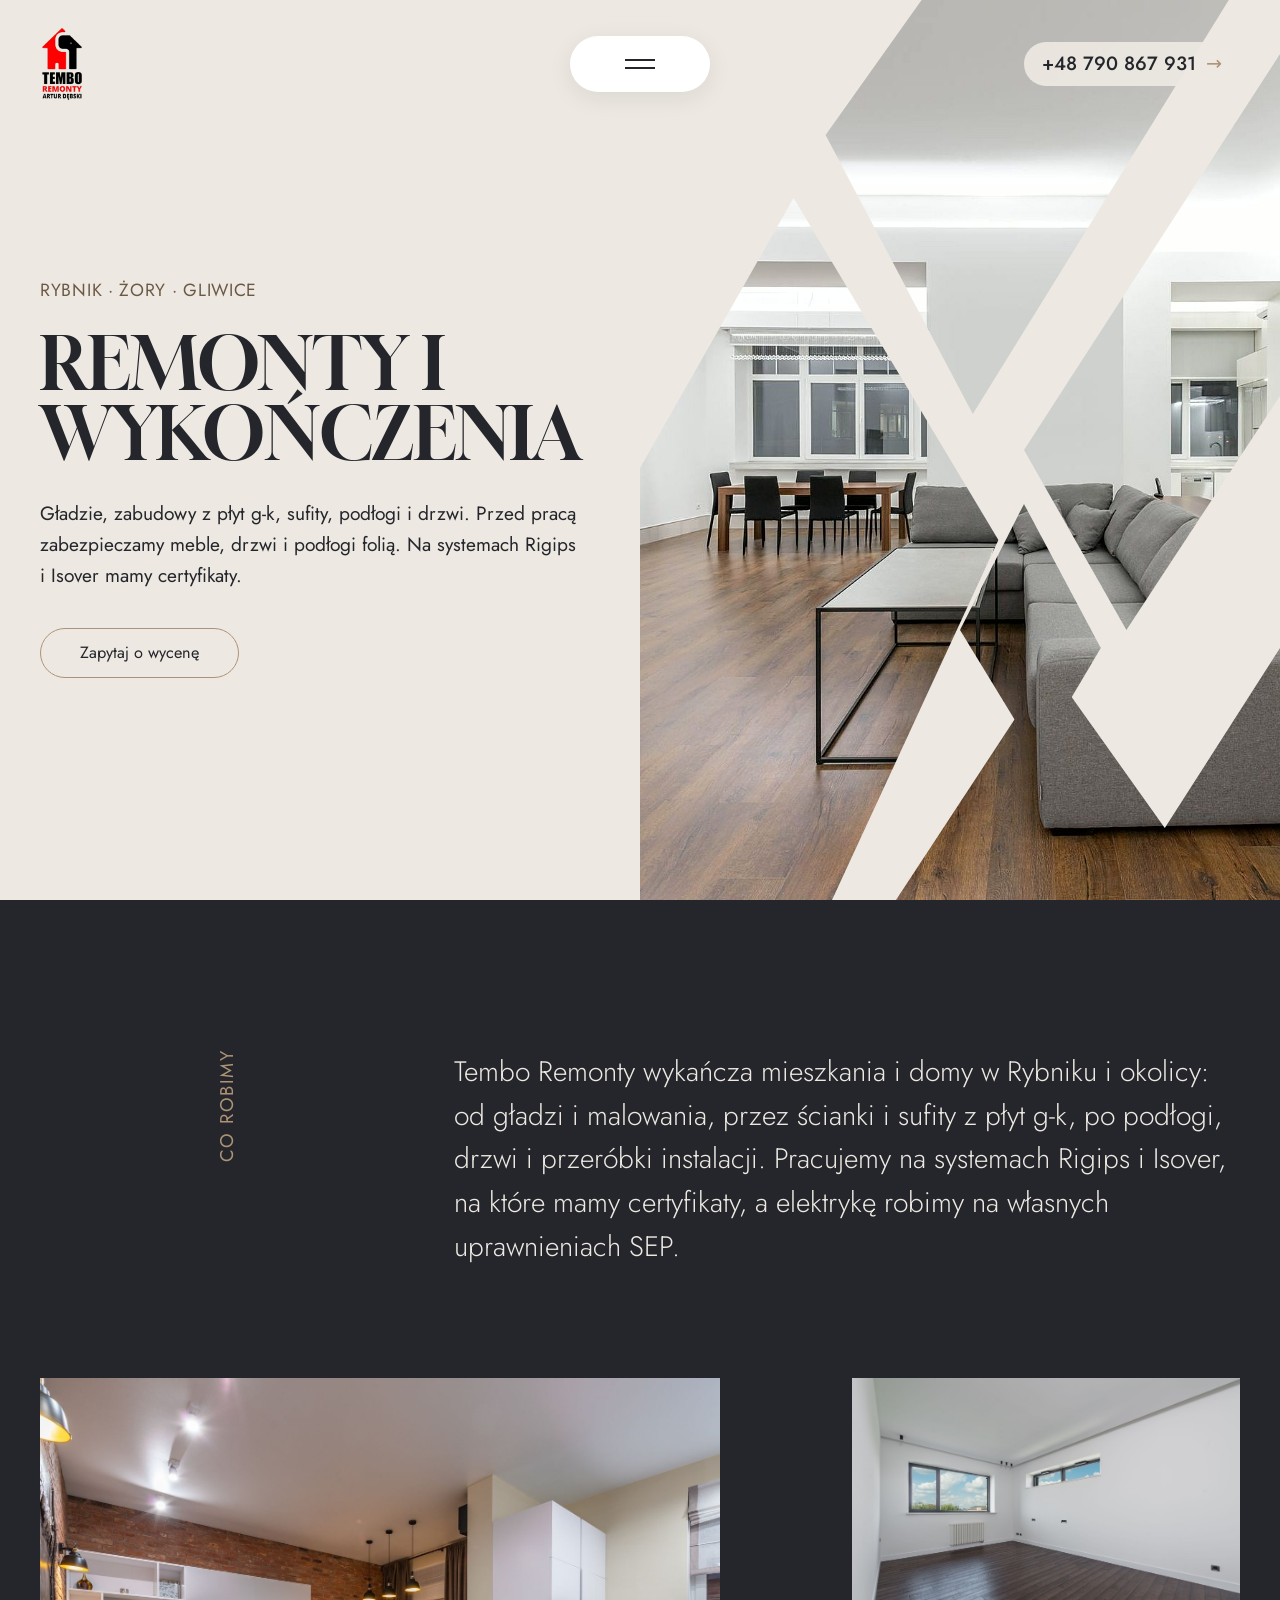
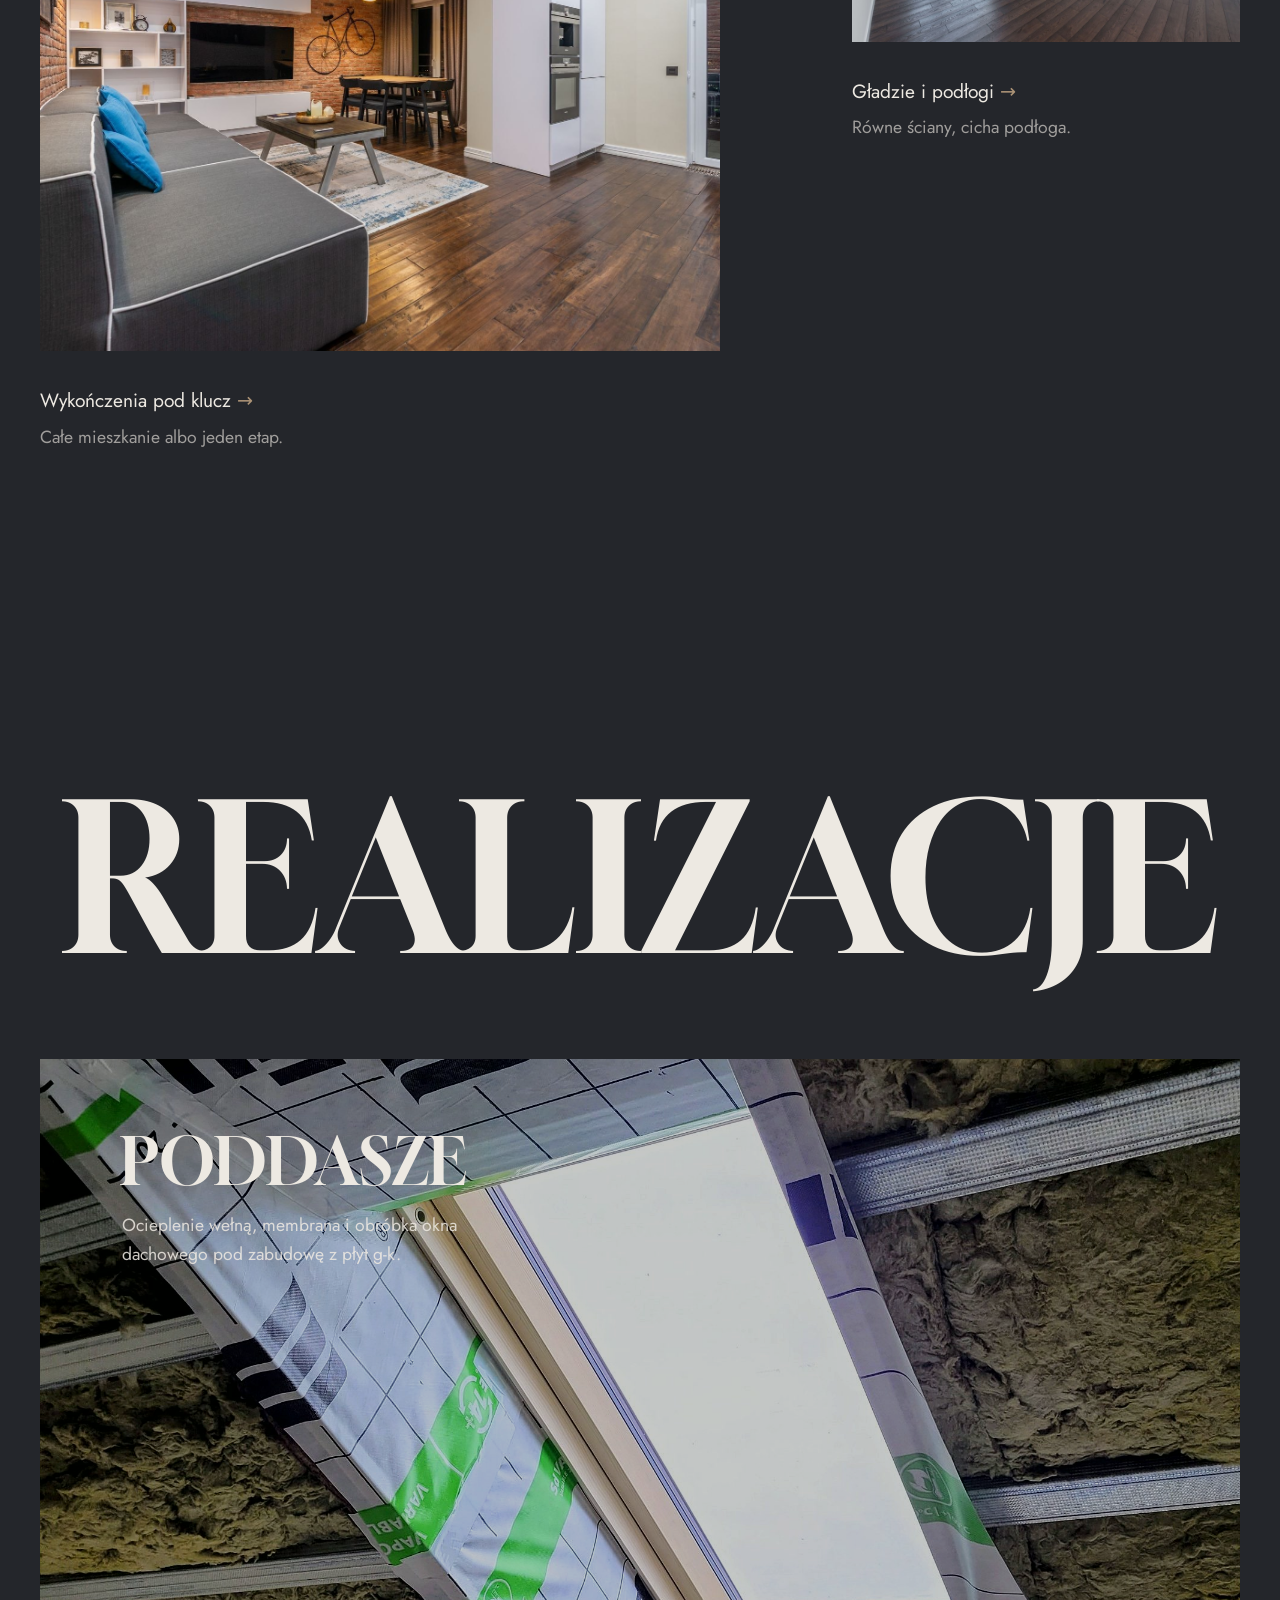
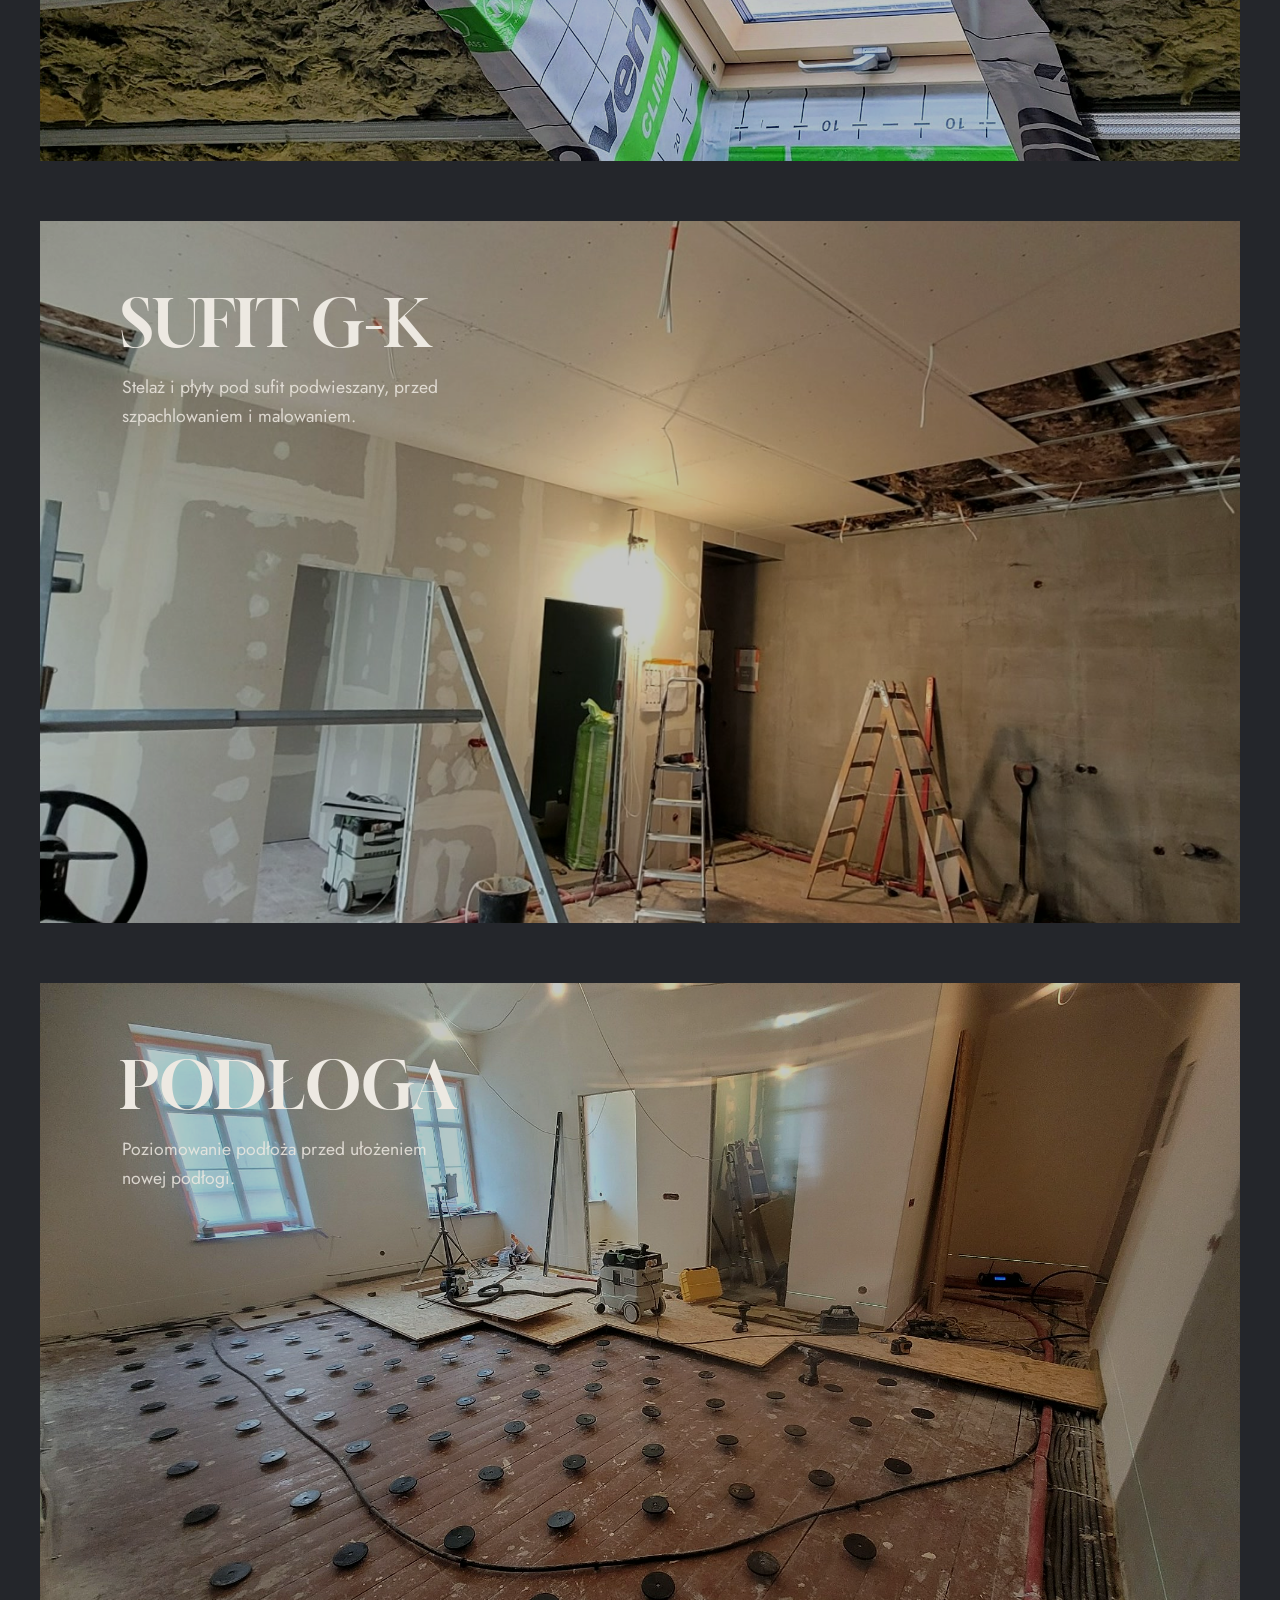
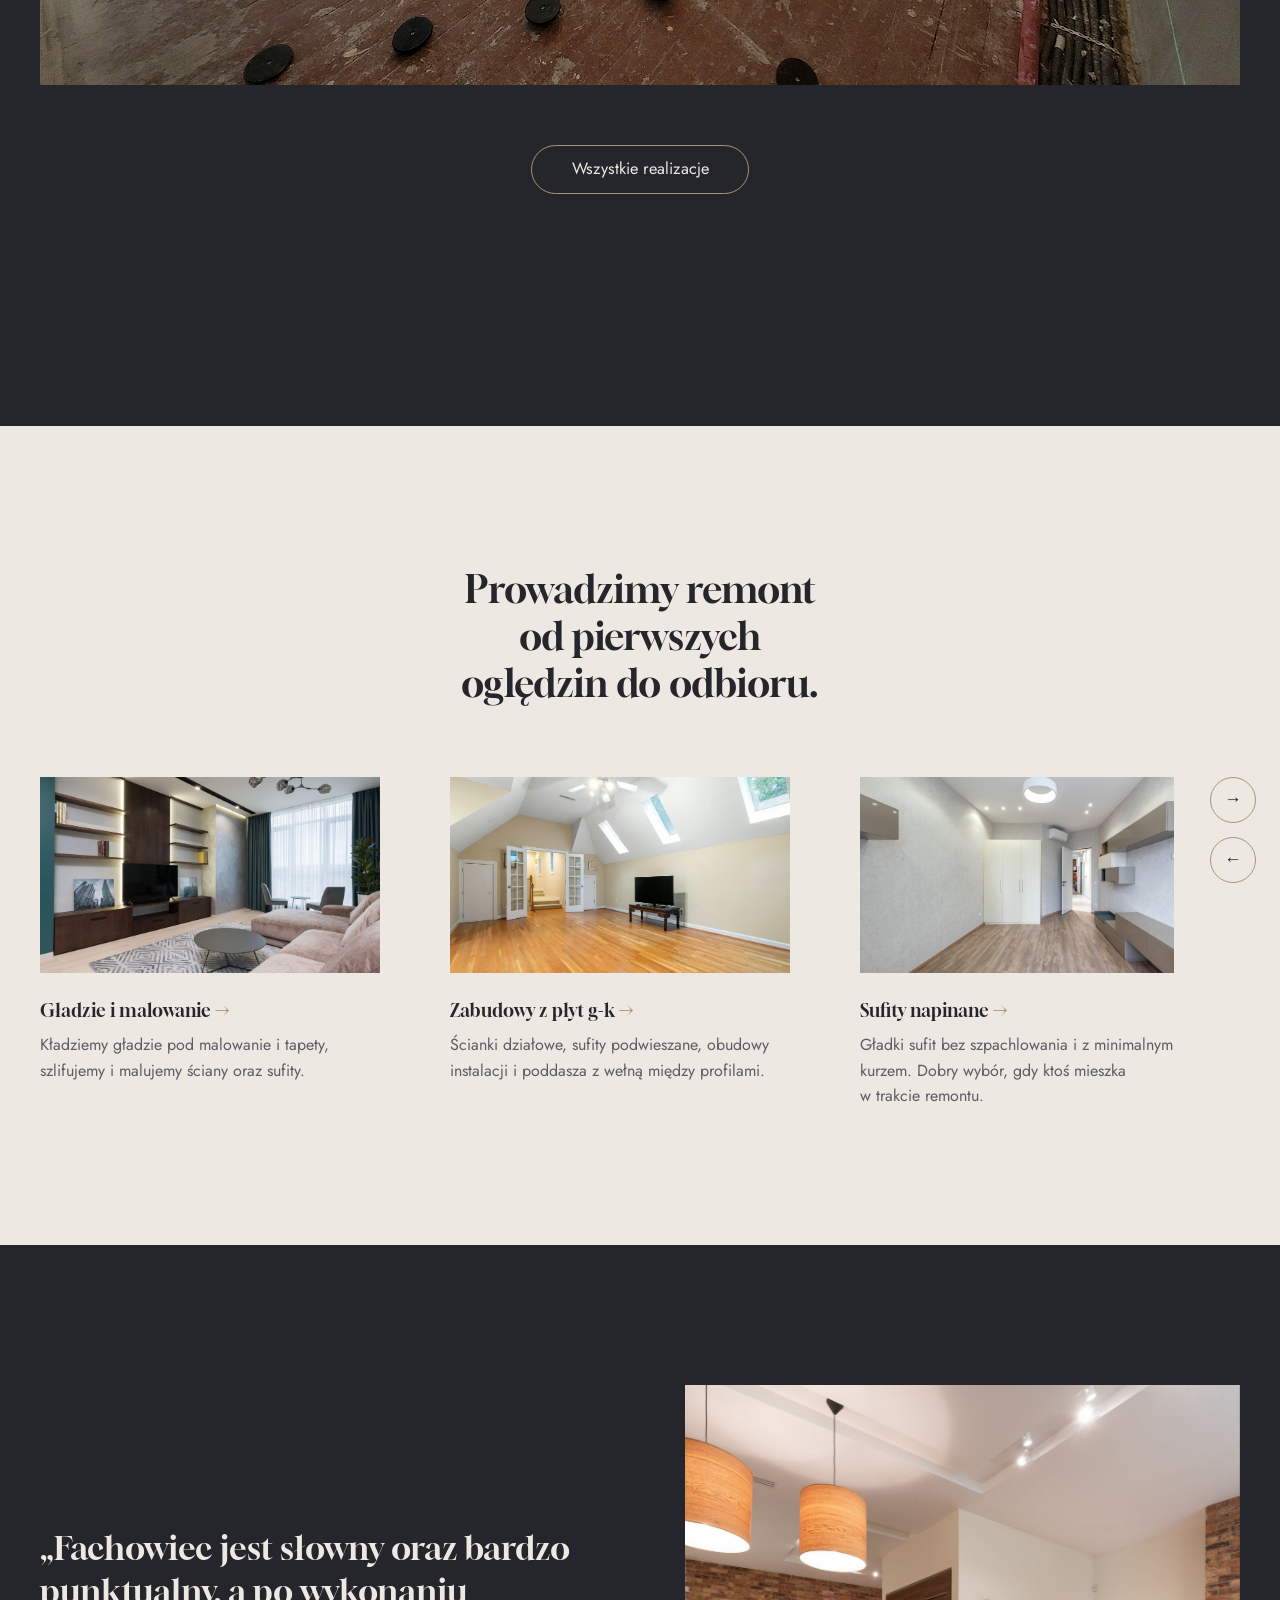
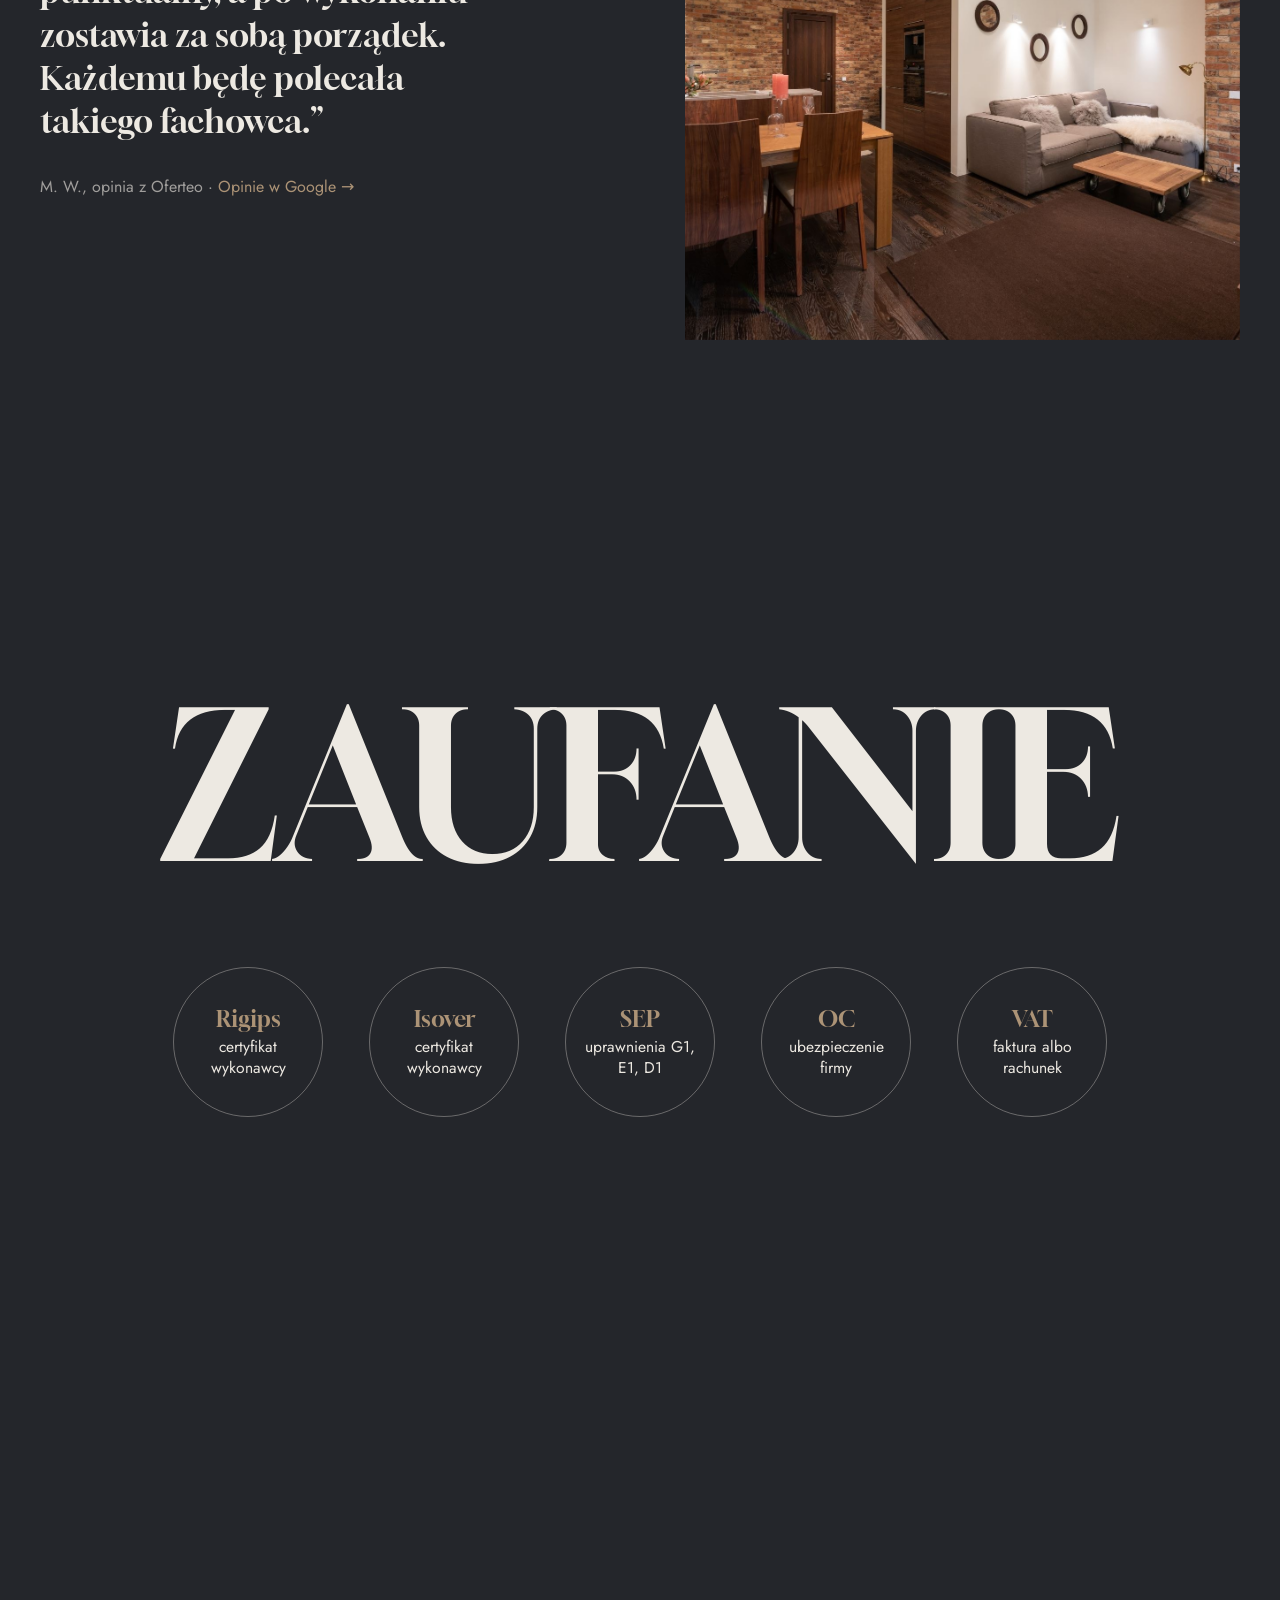
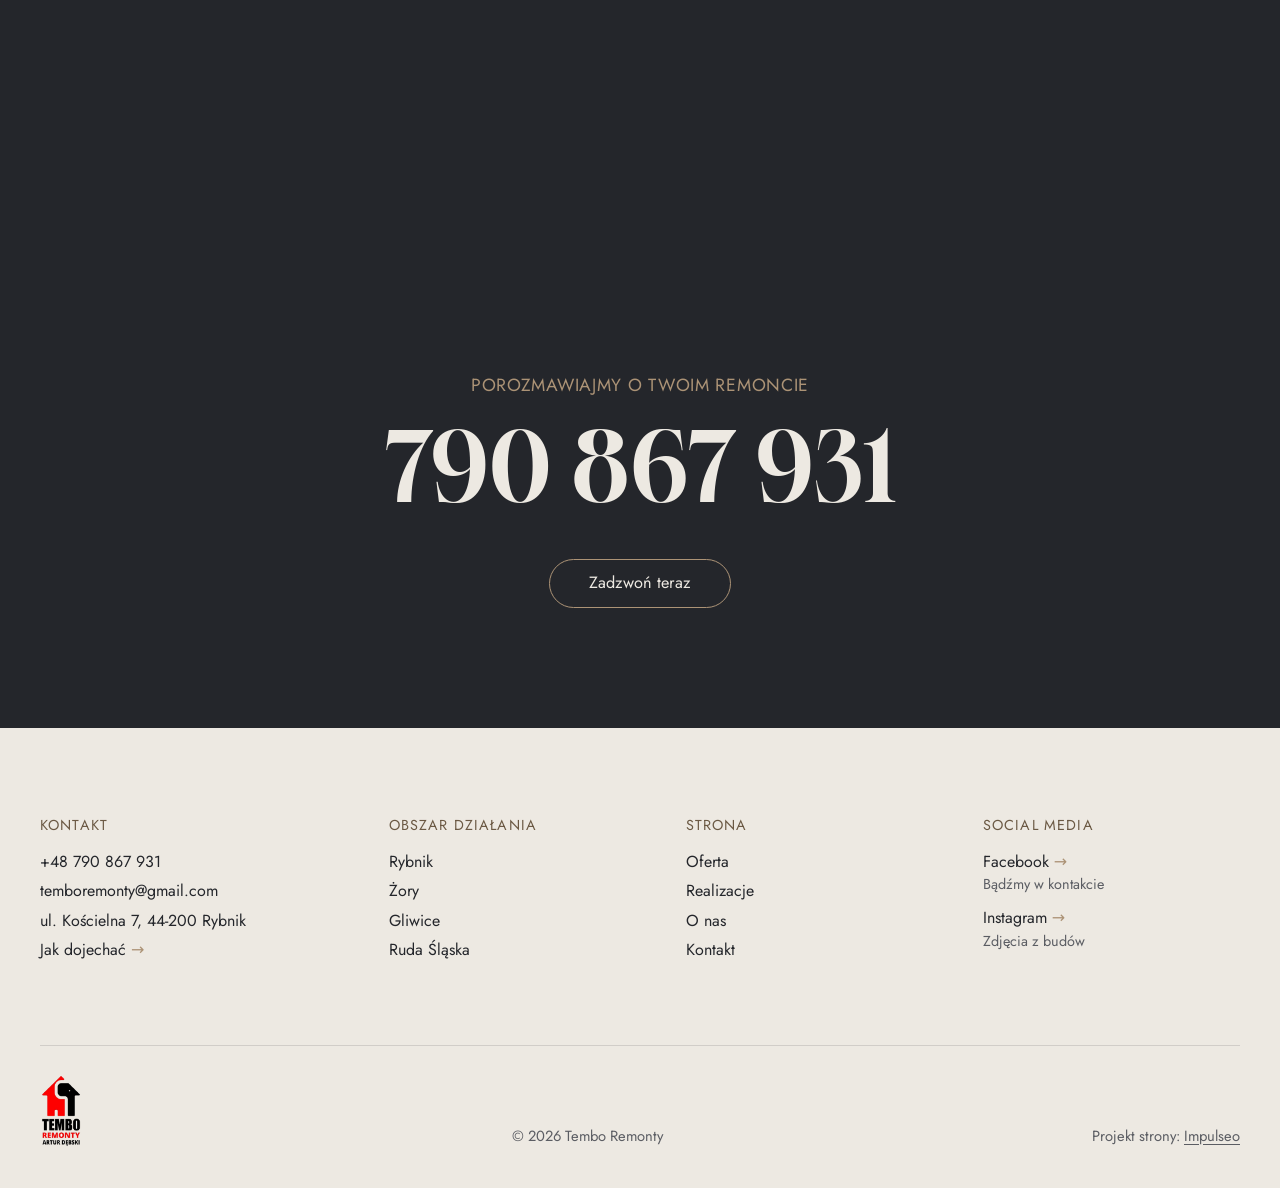
==== commit ab75368f: "[claude-edit][cmt:c2a5e134-2e33-49a4-9c1b-e57a6694cb39] Nowy wygląd wzorowany na klindworthroofing.c" ====
--- a/index.html
+++ b/index.html
@@ -20,197 +20,118 @@
 <script type="application/ld+json">{"@context": "https://schema.org", "@type": "LocalBusiness", "name": "Tembo Remonty", "url": "https://kris20032.github.io/tembo-remonty/", "telephone": "+48790867931", "image": "https://kris20032.github.io/tembo-remonty/img/og.jpg", "areaServed": "Rybnik", "sameAs": ["https://www.facebook.com/temboremonty/", "https://www.instagram.com/temboremonty/"]}</script>
 <link rel="preconnect" href="https://fonts.googleapis.com">
 <link rel="preconnect" href="https://fonts.gstatic.com" crossorigin>
-<link href="https://fonts.googleapis.com/css2?family=Space+Grotesk:wght@500;600;700&family=DM+Sans:opsz,wght@9..40,400;9..40,500;9..40,600&display=swap" rel="stylesheet">
+<link href="https://fonts.googleapis.com/css2?family=Gloock&family=Jost:wght@300;400;500&family=Space+Grotesk:wght@500;600;700&family=DM+Sans:opsz,wght@9..40,400;9..40,500;9..40,600&display=swap" rel="stylesheet">
 <link rel="stylesheet" href="assets/styles.css?v=8070bbf5">
+<link rel="stylesheet" href="assets/klind.css?v=1">
+<link rel="preload" as="image" href="img/hero.jpg" fetchpriority="high">
 </head>
-<body>
+<body class="k">
 
-<header class="nav">
-  <div class="wrap nav-inner">
-    <a class="brand brand-has-logo" href="index.html"><img class="brand-logo" src="img/logo.png" alt="Tembo Remonty" width="288" height="503" decoding="async"></a>
-    <nav class="nav-links">
-      <a href="oferta.html">Oferta</a>
-      <a href="realizacje.html">Realizacje</a>
-      <a href="o-nas.html">O nas</a>
-      <a href="kontakt.html">Kontakt</a>
-      <a href="tel:+48790867931" class="btn btn-accent">Zadzwoń +48 790 867 931</a>
-    </nav>
-    <button class="nav-toggle" aria-label="Menu"><span></span><span></span><span></span></button>
+<header class="k-nav">
+  <div class="k-nav-inner">
+    <a class="k-brand" href="index.html"><img src="img/logo.png" alt="Tembo Remonty" width="288" height="503" decoding="async"></a>
+    <button class="k-pill" type="button" aria-label="Menu" aria-expanded="false"><i></i><i></i></button>
+    <a class="k-tel" href="tel:+48790867931"><span class="k-tel-txt">+48 790 867 931</span> <span class="k-arr" aria-hidden="true">→</span></a>
   </div>
 </header>
+<div class="k-menu" role="dialog" aria-label="Menu">
+  <div><ul><li><a href="index.html" aria-current="page">Start</a></li><li><a href="oferta.html">Oferta</a></li><li><a href="realizacje.html">Realizacje</a></li><li><a href="o-nas.html">O nas</a></li><li><a href="kontakt.html">Kontakt</a></li></ul><a class="k-menu-tel" href="tel:+48790867931">+48 790 867 931</a></div>
+</div>
 
 <main>
-<section class="hero-fach">
-  <img class="hf-photo" src="img/hero.jpg" fetchpriority="high" alt="Tembo Remonty" width="1730" height="1255">
-  <div class="hf-panel">
-    <div class="hf-inner">
-      <span class="hf-kicker">Remonty i wykończenia · Rybnik</span>
-      <h1 class="hf-title">Wykończenia wnętrz <em>bez bałaganu</em></h1>
-      <p class="hf-lead">Gładzie, malowanie, zabudowy z płyt g-k, sufity napinane i podłogi. Rybnik, Żory, Gliwice i okolice.</p>
-      <a class="hf-phone" href="tel:+48790867931"><span class="hf-phone-lab">Zadzwoń teraz</span><span class="hf-phone-num"><svg class="ico-tel" width="16" height="16" viewBox="0 0 24 24" fill="none" aria-hidden="true"><path d="M6.6 10.8a15.5 15.5 0 0 0 6.6 6.6l2.2-2.2a1 1 0 0 1 1-.24 11.4 11.4 0 0 0 3.6.58 1 1 0 0 1 1 1V20a1 1 0 0 1-1 1A17 17 0 0 1 3 4a1 1 0 0 1 1-1h3.5a1 1 0 0 1 1 1c0 1.25.2 2.46.58 3.6a1 1 0 0 1-.25 1l-2.23 2.2Z" fill="currentColor"/></svg> +48 790 867 931</span></a>
-      <div class="hf-actions">
-        <a href="kontakt.html" class="btn btn-accent">Zapytaj o wycenę <span class="arr">→</span></a>
-        <a href="tel:+48790867931" class="btn btn-ghost hf-ghost">Zadzwoń +48 790 867 931</a>
-      </div>
+<section class="k-hero">
+  <div class="k-hero-art" role="img" aria-label="Jasny salon po wykończeniu">
+    <div class="k-shard s1"></div><div class="k-shard s2"></div><div class="k-shard s4"></div><div class="k-shard s5"></div><div class="k-shard s6"></div>
+  </div>
+  <div class="k-hero-copy">
+    <span class="k-kicker">Rybnik · Żory · Gliwice</span>
+    <h1>Remonty i&nbsp;wykończenia</h1>
+    <p>Gładzie, zabudowy z&nbsp;płyt g-k, sufity, podłogi i&nbsp;drzwi. Przed pracą zabezpieczamy meble, drzwi i&nbsp;podłogi folią. Na systemach Rigips i&nbsp;Isover mamy certyfikaty.</p>
+    <a class="k-btn" href="kontakt.html">Zapytaj o&nbsp;wycenę</a>
+  </div>
+</section>
+
+<section class="k-dark k-what">
+  <div class="k-wrap">
+    <div class="k-what-grid reveal">
+      <span class="k-vlabel">Co robimy</span>
+      <p class="k-what-txt">Tembo Remonty wykańcza mieszkania i&nbsp;domy w&nbsp;Rybniku i&nbsp;okolicy: od gładzi i&nbsp;malowania, przez ścianki i&nbsp;sufity z&nbsp;płyt g-k, po podłogi, drzwi i&nbsp;przeróbki instalacji. Pracujemy na systemach Rigips i&nbsp;Isover, na które mamy certyfikaty, a&nbsp;elektrykę robimy na własnych uprawnieniach SEP.</p>
+    </div>
+    <div class="k-duo">
+      <a class="k-card reveal" href="oferta.html"><figure><img src="img/ph1.jpg" alt="Salon z ceglaną ścianą po wykończeniu" width="1880" height="1255" decoding="async"></figure><span class="k-cap">Wykończenia pod klucz <span class="k-arr">→</span><small>Całe mieszkanie albo jeden etap.</small></span></a>
+      <a class="k-card reveal" href="oferta.html"><figure><img src="img/ph4.jpg" alt="Pokój po gładziach i nowej podłodze" width="1880" height="1255" decoding="async"></figure><span class="k-cap">Gładzie i&nbsp;podłogi <span class="k-arr">→</span><small>Równe ściany, cicha podłoga.</small></span></a>
     </div>
   </div>
 </section>
-<section class="fach-promise">
-  <div class="wrap">
-    <ul class="fp-row reveal"><li>Certyfikaty Rigips i Isover</li><li>Uprawnienia SEP</li><li>Faktura VAT</li></ul>
+
+<section class="k-dark">
+  <h2 class="k-giant reveal">Realizacje</h2>
+  <div class="k-work">
+    <div class="k-stack"><article class="k-slide"><img src="img/g4.jpg" alt="Poddasze - realizacja Tembo Remonty" width="2000" height="2000" loading="lazy" decoding="async"><h3>Poddasze</h3><p>Ocieplenie wełną, membrana i&nbsp;obróbka okna dachowego pod zabudowę z&nbsp;płyt g-k.</p></article><article class="k-slide"><img src="img/g3.jpg" alt="Sufit g-k - realizacja Tembo Remonty" width="1364" height="1886" loading="lazy" decoding="async"><h3>Sufit g-k</h3><p>Stelaż i&nbsp;płyty pod sufit podwieszany, przed szpachlowaniem i&nbsp;malowaniem.</p></article><article class="k-slide"><img src="img/g2.jpg" alt="Podłoga - realizacja Tembo Remonty" width="2000" height="1500" loading="lazy" decoding="async"><h3>Podłoga</h3><p>Poziomowanie podłoża przed ułożeniem nowej podłogi.</p></article></div>
+    <div class="k-center"><a class="k-btn" href="realizacje.html">Wszystkie realizacje</a></div>
   </div>
 </section>
-<section class="objawy">
-  <div class="wrap">
-    <div class="head reveal">
-      <span class="eyebrow">Z czym możesz zadzwonić</span>
-      <h2>Typowe zlecenia</h2>
-      <p>Twojej sprawy nie ma na liście? Zadzwoń i opisz, co chcesz zmienić.</p>
-    </div>
-    <div class="obj-grid">
-      <a class="obj-tile reveal" href="kontakt.html"><span class="ot-row"><span class="ot-name">Gładzie i malowanie całego mieszkania</span><span class="ot-arr" aria-hidden="true">→</span></span></a>
-      <a class="obj-tile reveal" href="kontakt.html"><span class="ot-row"><span class="ot-name">Sufit podwieszany z oświetleniem LED</span><span class="ot-arr" aria-hidden="true">→</span></span></a>
-      <a class="obj-tile reveal" href="kontakt.html"><span class="ot-row"><span class="ot-name">Zabudowa poddasza płytami g-k</span><span class="ot-arr" aria-hidden="true">→</span></span></a>
-      <a class="obj-tile reveal" href="kontakt.html"><span class="ot-row"><span class="ot-name">Ściana z cegły albo betonu w salonie</span><span class="ot-arr" aria-hidden="true">→</span></span></a>
-      <a class="obj-tile reveal" href="kontakt.html"><span class="ot-row"><span class="ot-name">Nowe panele i drzwi wewnętrzne</span><span class="ot-arr" aria-hidden="true">→</span></span></a>
-      <a class="obj-tile reveal" href="kontakt.html"><span class="ot-row"><span class="ot-name">Przeniesienie gniazdek przy remoncie</span><span class="ot-arr" aria-hidden="true">→</span></span></a>
-    </div>
+
+<section class="k-svc">
+  <h2 class="reveal">Prowadzimy remont od pierwszych oględzin do odbioru.</h2>
+  <div class="k-carousel">
+    <div class="k-track"><a class="k-item" href="oferta.html"><img src="img/ph5.jpg" alt="Gładzie i malowanie" width="1880" height="1255" loading="lazy" decoding="async"><h3>Gładzie i&nbsp;malowanie <span class="k-arr">→</span></h3><p>Kładziemy gładzie pod malowanie i&nbsp;tapety, szlifujemy i&nbsp;malujemy ściany oraz sufity.</p></a><a class="k-item" href="oferta.html"><img src="img/g7.jpg" alt="Zabudowy z płyt g-k" width="1880" height="1253" loading="lazy" decoding="async"><h3>Zabudowy z&nbsp;płyt g-k <span class="k-arr">→</span></h3><p>Ścianki działowe, sufity podwieszane, obudowy instalacji i&nbsp;poddasza z&nbsp;wełną między profilami.</p></a><a class="k-item" href="oferta.html"><img src="img/g8.jpg" alt="Sufity napinane" width="1877" height="1300" loading="lazy" decoding="async"><h3>Sufity napinane <span class="k-arr">→</span></h3><p>Gładki sufit bez szpachlowania i&nbsp;z&nbsp;minimalnym kurzem. Dobry wybór, gdy ktoś mieszka w&nbsp;trakcie remontu.</p></a><a class="k-item" href="oferta.html"><img src="img/g6.jpg" alt="Efekty dekoracyjne" width="1880" height="1255" loading="lazy" decoding="async"><h3>Efekty dekoracyjne <span class="k-arr">→</span></h3><p>Beton dekoracyjny, tynki ozdobne, cegła licowa oraz kamień gipsowy na ścianie w&nbsp;salonie albo za telewizorem.</p></a><a class="k-item" href="oferta.html"><img src="img/g9.jpg" alt="Podłogi i drzwi" width="1832" height="1008" loading="lazy" decoding="async"><h3>Podłogi i&nbsp;drzwi <span class="k-arr">→</span></h3><p>Układamy panele, parkiet i&nbsp;listwy, montujemy drzwi wewnętrzne.</p></a><a class="k-item" href="oferta.html"><img src="img/ph3.jpg" alt="Elektryka i hydraulika" width="1880" height="1255" loading="lazy" decoding="async"><h3>Elektryka i&nbsp;hydraulika <span class="k-arr">→</span></h3><p>Przenosimy gniazdka, punkty światła i&nbsp;podejścia wodne. Elektrykę robimy na uprawnieniach SEP G1, E1 i&nbsp;D1.</p></a></div>
+    <div class="k-arrows"><button type="button" data-dir="1" aria-label="Dalej">→</button><button type="button" data-dir="-1" aria-label="Wstecz">←</button></div>
   </div>
 </section>
-<section class="gateways-band">
-  <div class="wrap">
-    <div class="gateways">
-      <a href="oferta.html" class="gateway reveal"><img src="img/ph5.jpg" alt="Gładzie i malowanie" loading="lazy" width="1880" height="1255" decoding="async"><span class="g-ttl">Gładzie i malowanie</span></a>
-      <a href="oferta.html" class="gateway reveal"><img src="img/g7.jpg" alt="Zabudowy i sufity z płyt g-k" loading="lazy" width="1880" height="1253" decoding="async"><span class="g-ttl">Zabudowy i sufity z płyt g-k</span></a>
-      <a href="oferta.html" class="gateway reveal"><img src="img/g9.jpg" alt="Sufity napinane" loading="lazy" width="1832" height="1008" decoding="async"><span class="g-ttl">Sufity napinane</span></a>
+
+<section class="k-dark k-quote">
+  <div class="k-wrap k-quote-grid">
+    <div class="reveal">
+      <blockquote>„Fachowiec jest słowny oraz bardzo punktualny, a&nbsp;po wykonaniu zostawia za sobą porządek. Każdemu będę polecała takiego fachowca.”</blockquote>
+      <cite>M. W., opinia z&nbsp;Oferteo · <a href="https://www.google.com/maps/place/Tembo+Remonty/@50.096183,18.5393184,464m/data=!3m1!1e3!4m6!3m5!1s0x47114fd9f1340dcb:0xa4ba30b0037c0c90!8m2!3d50.096408!4d18.5416532" target="_blank" rel="noopener">Opinie w&nbsp;Google <span class="k-arr">→</span></a></cite>
     </div>
+    <div class="reveal"><img src="img/ph2.jpg" alt="Jadalnia i salon po remoncie" width="1880" height="1255" loading="lazy" decoding="async"></div>
   </div>
 </section>
-<section class="proces proces-os fachowcy">
-  <div class="wrap proc-grid">
-    <div class="proc-side">
-      <div class="head reveal">
-        <span class="eyebrow">Jak pracujemy</span>
-        <h2>Wiesz, na czym stoisz - na każdym etapie</h2>
-        <p>Od pierwszego telefonu do odbioru roboty - krok po kroku.</p>
-      </div>
-      <div class="proc-count" aria-hidden="true"><span class="pc-cur">01</span><span class="pc-all">/ 04</span></div>
-      <div class="proc-bar" aria-hidden="true"><i></i></div>
-      <p class="proc-now" aria-hidden="true">Telefon albo mail</p>
-    </div>
-    <ol class="proces-line">
-      <li class="reveal"><span class="pno">01</span><h3>Telefon albo mail</h3><p>Opisz krótko zakres prac i termin, który Ci pasuje.</p></li>
-      <li class="reveal"><span class="pno">02</span><h3>Oględziny i wycena</h3><p>Oglądamy wnętrze na miejscu i ustalamy, co dokładnie robimy. Potem dostajesz cenę.</p></li>
-      <li class="reveal"><span class="pno">03</span><h3>Prace</h3><p>Zabezpieczamy podłogi, meble i drzwi, zanim zaczniemy. Robimy to, co ustaliliśmy, bez dopisywania prac w trakcie.</p></li>
-      <li class="reveal"><span class="pno">04</span><h3>Odbiór</h3><p>Oglądamy wszystko razem. Rozliczamy się fakturą VAT albo rachunkiem.</p></li>
-    </ol>
-  </div>
+
+<section class="k-dark k-trust">
+  <h2 class="k-giant reveal">Zaufanie</h2>
+  <ul class="k-badges reveal">
+    <li><span><b>Rigips</b>certyfikat wykonawcy</span></li>
+    <li><span><b>Isover</b>certyfikat wykonawcy</span></li>
+    <li><span><b>SEP</b>uprawnienia G1, E1, D1</span></li>
+    <li><span><b>OC</b>ubezpieczenie firmy</span></li>
+    <li><span><b>VAT</b>faktura albo rachunek</span></li>
+  </ul>
 </section>
-<section>
-  <div class="wrap">
-    <div class="head reveal">
-      <span class="eyebrow">Realizacje</span>
-      <h2>Nasze realizacje</h2>
-      <p>Część zdjęć pokazuje prace w trakcie: sufity g-k, ocieplenie poddasza i przygotowanie podłóg.</p>
-    </div>
-    <div class="gallery-masonry">
-      <figure class="m-tile reveal"><img src="img/g1.jpg" alt="Tembo Remonty" loading="lazy" width="654" height="904" decoding="async"></figure>
-      <figure class="m-tile reveal"><img src="img/g2.jpg" alt="Tembo Remonty" loading="lazy" width="2000" height="1500" decoding="async"></figure>
-      <figure class="m-tile reveal"><img src="img/g3.jpg" alt="Tembo Remonty" loading="lazy" width="1364" height="1886" decoding="async"></figure>
-      <figure class="m-tile reveal"><img src="img/g4.jpg" alt="Tembo Remonty" loading="lazy" width="2000" height="2000" decoding="async"></figure>
-      <figure class="m-tile reveal"><img src="img/g5.jpg" alt="Tembo Remonty" loading="lazy" width="1500" height="2000" decoding="async"></figure>
-    </div>
-    <div style="margin-top:var(--space-7)" class="reveal"><a href="realizacje.html" class="btn btn-accent">Pełna galeria <span class="arr">→</span></a></div>
-  </div>
-</section>
-<section class="fach-uslugi">
-  <div class="wrap">
-    <div class="head reveal">
-      <span class="eyebrow">Co robimy</span>
-      <h2>Zakres prac</h2>
-      <p>Zakres prac, jaki robię najczęściej - pełny opis i wycenę znajdziesz niżej.</p>
-    </div>
-    <ul class="fu-list">
-      <li class="fu-row reveal"><div class="fu-name">Gładzie i malowanie</div><div class="fu-desc">Kładziemy gładzie pod malowanie i tapety, szlifujemy i malujemy ściany oraz sufity.</div><a class="fu-cta" href="kontakt.html">Wycena <span class="arr">→</span></a></li>
-      <li class="fu-row reveal"><div class="fu-name">Zabudowy i sufity z płyt g-k</div><div class="fu-desc">Ścianki działowe, sufity podwieszane, obudowy instalacji i poddasza z wełną między profilami.</div><a class="fu-cta" href="kontakt.html">Wycena <span class="arr">→</span></a></li>
-      <li class="fu-row reveal"><div class="fu-name">Sufity napinane</div><div class="fu-desc">Gładka powierzchnia sufitu bez szpachlowania i z minimalnym kurzem. Dobry wybór, gdy w mieszkaniu ktoś mieszka w trakcie remontu.</div><a class="fu-cta" href="kontakt.html">Wycena <span class="arr">→</span></a></li>
-      <li class="fu-row reveal"><div class="fu-name">Efekty dekoracyjne</div><div class="fu-desc">Beton dekoracyjny, tynki ozdobne, cegła licowa oraz kamień gipsowy i betonowy na ścianie w salonie, korytarzu albo za telewizorem.</div><a class="fu-cta" href="kontakt.html">Wycena <span class="arr">→</span></a></li>
-      <li class="fu-row reveal"><div class="fu-name">Podłogi i drzwi</div><div class="fu-desc">Układamy panele podłogowe, parkiet i listwy, montujemy drzwi wewnętrzne.</div><a class="fu-cta" href="kontakt.html">Wycena <span class="arr">→</span></a></li>
-      <li class="fu-row reveal"><div class="fu-name">Przeróbki elektryczne i hydrauliczne</div><div class="fu-desc">Przenosimy gniazdka, punkty światła i podejścia wodne przy remoncie. Mamy uprawnienia SEP G1, E1 i D1, więc elektrykę robimy zgodnie z przepisami.</div><a class="fu-cta" href="kontakt.html">Wycena <span class="arr">→</span></a></li>
-    </ul>
-    <div style="margin-top:var(--space-7)" class="reveal"><a href="oferta.html" class="btn btn-ghost">Pełna oferta <span class="arr">→</span></a></div>
-  </div>
-</section>
-<section class="stopklatka" aria-hidden="true">
-  <div class="stk-bg" style="background-image:url(img/g6.jpg)"></div>
-</section>
-<section class="opinie">
-  <div class="wrap">
-    <div class="head center reveal">
-      <span class="eyebrow">Opinie</span>
-      <h2>Co mówią klienci</h2>
-    </div>
-    <p class="op-meta reveal"><a class="op-google" href="https://www.google.com/maps/place/Tembo+Remonty/@50.096183,18.5393184,464m/data=!3m1!1e3!4m6!3m5!1s0x47114fd9f1340dcb:0xa4ba30b0037c0c90!8m2!3d50.096408!4d18.5416532" target="_blank" rel="noopener"><svg class="op-g-ico" viewBox="0 0 24 24" width="17" height="17" aria-hidden="true"><path fill="#4285F4" d="M22.56 12.25c0-.78-.07-1.53-.2-2.25H12v4.26h5.92c-.26 1.37-1.04 2.53-2.21 3.31v2.77h3.57c2.08-1.92 3.28-4.74 3.28-8.09z"/><path fill="#34A853" d="M12 23c2.97 0 5.46-.98 7.28-2.66l-3.57-2.77c-.98.66-2.23 1.06-3.71 1.06-2.86 0-5.29-1.93-6.16-4.53H2.18v2.84C3.99 20.53 7.7 23 12 23z"/><path fill="#FBBC05" d="M5.84 14.09c-.22-.66-.35-1.36-.35-2.09s.13-1.43.35-2.09V7.07H2.18C1.43 8.55 1 10.22 1 12s.43 3.45 1.18 4.93l2.85-2.22.81-.62z"/><path fill="#EA4335" d="M12 5.38c1.62 0 3.06.56 4.21 1.64l3.15-3.15C17.45 2.09 14.97 1 12 1 7.7 1 3.99 3.47 2.18 7.07l3.66 2.84c.87-2.6 3.3-4.53 6.16-4.53z"/></svg><span>Zobacz opinie w Google</span><span class="arr">→</span></a></p>
-    <div class="opinie-grid">
-      <figure class="op-card reveal"><blockquote>Fachowiec jest słowny oraz bardzo punktualny, a po wykonaniu zostawia za sobą porządek. Każdemu będę polecała takiego fachowca.</blockquote><span class="op-autor">M. W., opinia z Oferteo</span></figure>
-    </div>
-  </div>
-</section>
-<section class="obszar">
-  <div class="wrap">
-    <div class="head center reveal">
-      <span class="eyebrow">Obszar działania</span>
-      <h2>Dojeżdżamy do Ciebie</h2>
-    </div>
-    <p class="obszar-txt reveal" style="text-align:center;max-width:60ch;margin:0 auto 1.4rem">Pracujemy w Rybniku, Żorach, Gliwicach i Rudzie Śląskiej oraz w powiatach rybnickim, wodzisławskim, raciborskim i gliwickim.</p>
-    <ul class="obszar-list reveal"><li class="is-home">Rybnik</li><li>+ okolice</li></ul>
-    <div class="obszar-mapa reveal" style="margin-top:var(--space-7)">
-      <iframe title="Obszar działania - Rybnik i okolice" src="https://maps.google.com/maps?q=50.096408%2C18.5416532&amp;z=11&amp;output=embed" loading="lazy" referrerpolicy="no-referrer-when-downgrade" style="width:100%;height:clamp(280px,38vh,420px);border:0;display:block;border-radius:var(--r-md)"></iframe>
-    </div>
-  </div>
-</section>
-<section class="cta">
-  <div class="wrap">
-    <div class="reveal">
-      <span class="eyebrow">Współpraca</span>
-      <h2>Potrzebujesz fachowca? Wycenimy za darmo.</h2>
-      <p>Zadzwoń lub napisz - przyjedziemy, obejrzymy i podamy jasną cenę. Bez zobowiązań.</p>
-    </div>
-    <div class="cta-actions reveal">
-      <a href="kontakt.html" class="btn btn-light">Zapytaj o wycenę <span class="arr">→</span></a>
-      <a href="tel:+48790867931" class="btn btn-ghost btn-ghost-cta">+48 790 867 931</a>
-    </div>
-  </div>
+
+<section class="k-dark k-call">
+  <div class="stopklatka k-stk" aria-hidden="true"><div class="stk-bg" style="background-image:url(img/about.jpg)"></div></div>
+  <span class="k-kicker">Porozmawiajmy o&nbsp;Twoim remoncie</span>
+  <a class="k-bignum" href="tel:+48790867931">790 867 931</a>
+  <a class="k-btn" href="tel:+48790867931">Zadzwoń teraz</a>
 </section>
 </main>
 
-<footer>
-  <div class="wrap">
-    <div class="foot-grid">
-      <div class="foot-brand">
-        <div class="name">Tembo Remonty</div>
-        <p>Gładzie, malowanie, zabudowy z płyt g-k, sufity napinane i podłogi. Rybnik, Żory, Gliwice i okolice.</p>
+<footer class="k-foot">
+  <div class="k-wrap">
+    <div class="k-foot-grid">
+      <div>
+        <h4>Kontakt</h4>
+        <ul><li><a href="tel:+48790867931">+48 790 867 931</a></li><li><a href="mailto:temboremonty@gmail.com">temboremonty@gmail.com</a></li><li>ul. Kościelna 7, 44-200 Rybnik</li><li><a href="https://www.google.com/maps/place/Tembo+Remonty/@50.096183,18.5393184,464m/data=!3m1!1e3!4m6!3m5!1s0x47114fd9f1340dcb:0xa4ba30b0037c0c90!8m2!3d50.096408!4d18.5416532" target="_blank" rel="noopener">Jak dojechać <span class="k-arr">→</span></a></li></ul>
       </div>
-      <div class="foot-col">
-        <h4>Nawigacja</h4>
-        <a href="oferta.html">Oferta</a>
-        <a href="realizacje.html">Realizacje</a>
-        <a href="o-nas.html">O nas</a>
-        <a href="kontakt.html">Kontakt</a>
+      <div>
+        <h4>Obszar działania</h4>
+        <ul><li>Rybnik</li><li>Żory</li><li>Gliwice</li><li>Ruda Śląska</li></ul>
       </div>
-      <div class="foot-col">
-        <h4>Kontakt</h4>
-        <a href="tel:+48790867931">+48 790 867 931</a>
-        <a href="mailto:temboremonty@gmail.com">temboremonty@gmail.com</a>
-        <p>ul. Kościelna 7, 44-200 Rybnik</p>
-        <a href="https://www.google.com/maps/place/Tembo+Remonty/@50.096183,18.5393184,464m/data=!3m1!1e3!4m6!3m5!1s0x47114fd9f1340dcb:0xa4ba30b0037c0c90!8m2!3d50.096408!4d18.5416532" target="_blank" rel="noopener">Jak dojechać →</a>
-      <div class="foot-soc">
-        <a class="soc" href="https://www.facebook.com/temboremonty/" target="_blank" rel="noopener" aria-label="Facebook - Tembo Remonty"><svg viewBox="0 0 24 24" aria-hidden="true" focusable="false"><path d="M9.101 23.691v-7.98H6.627v-3.667h2.474v-1.58c0-4.085 1.848-5.978 5.858-5.978.401 0 .955.042 1.468.103a8.68 8.68 0 0 1 1.141.195v3.325a8.623 8.623 0 0 0-.653-.036 26.805 26.805 0 0 0-.733-.009c-.707 0-1.259.096-1.675.309a1.686 1.686 0 0 0-.679.622c-.258.42-.374.995-.374 1.752v1.297h3.919l-.386 2.103-.287 1.564h-3.246v8.245C19.396 23.238 24 18.179 24 12.044c0-6.627-5.373-12-12-12s-12 5.373-12 12c0 5.628 3.874 10.35 9.101 11.647Z" fill="currentColor"/></svg></a>
-        <a class="soc" href="https://www.instagram.com/temboremonty/" target="_blank" rel="noopener" aria-label="Instagram - Tembo Remonty"><svg viewBox="0 0 24 24" aria-hidden="true" focusable="false"><path d="M7.0301.084c-1.2768.0602-2.1487.264-2.911.5634-.7888.3075-1.4575.72-2.1228 1.3877-.6652.6677-1.075 1.3368-1.3802 2.127-.2954.7638-.4956 1.6365-.552 2.914-.0564 1.2775-.0689 1.6882-.0626 4.947.0062 3.2586.0206 3.6671.0825 4.9473.061 1.2765.264 2.1482.5635 2.9107.308.7889.72 1.4573 1.388 2.1228.6679.6655 1.3365 1.0743 2.1285 1.38.7632.295 1.6361.4961 2.9134.552 1.2773.056 1.6884.069 4.9462.0627 3.2578-.0062 3.668-.0207 4.9478-.0814 1.28-.0607 2.147-.2652 2.9098-.5633.7889-.3086 1.4578-.72 2.1228-1.3881.665-.6682 1.0745-1.3378 1.3795-2.1284.2957-.7632.4966-1.636.552-2.9124.056-1.2809.0692-1.6898.063-4.948-.0063-3.2583-.021-3.6668-.0817-4.9465-.0607-1.2797-.264-2.1487-.5633-2.9117-.3084-.7889-.72-1.4568-1.3876-2.1228C21.2982 1.33 20.628.9208 19.8378.6165 19.074.321 18.2017.1197 16.9244.0645 15.6471.0093 15.236-.005 11.977.0014 8.718.0076 8.31.0215 7.0301.0839m.1402 21.6932c-1.17-.0509-1.8053-.2453-2.2287-.408-.5606-.216-.96-.4771-1.3819-.895-.422-.4178-.6811-.8186-.9-1.378-.1644-.4234-.3624-1.058-.4171-2.228-.0595-1.2645-.072-1.6442-.079-4.848-.007-3.2037.0053-3.583.0607-4.848.05-1.169.2456-1.805.408-2.2282.216-.5613.4762-.96.895-1.3816.4188-.4217.8184-.6814 1.3783-.9003.423-.1651 1.0575-.3614 2.227-.4171 1.2655-.06 1.6447-.072 4.848-.079 3.2033-.007 3.5835.005 4.8495.0608 1.169.0508 1.8053.2445 2.228.408.5608.216.96.4754 1.3816.895.4217.4194.6816.8176.9005 1.3787.1653.4217.3617 1.056.4169 2.2263.0602 1.2655.0739 1.645.0796 4.848.0058 3.203-.0055 3.5834-.061 4.848-.051 1.17-.245 1.8055-.408 2.2294-.216.5604-.4763.96-.8954 1.3814-.419.4215-.8181.6811-1.3783.9-.4224.1649-1.0577.3617-2.2262.4174-1.2656.0595-1.6448.072-4.8493.079-3.2045.007-3.5825-.006-4.848-.0608M16.953 5.5864A1.44 1.44 0 1 0 18.39 4.144a1.44 1.44 0 0 0-1.437 1.4424M5.8385 12.012c.0067 3.4032 2.7706 6.1557 6.173 6.1493 3.4026-.0065 6.157-2.7701 6.1506-6.1733-.0065-3.4032-2.771-6.1565-6.174-6.1498-3.403.0067-6.156 2.771-6.1496 6.1738M8 12.0077a4 4 0 1 1 4.008 3.9921A3.9996 3.9996 0 0 1 8 12.0077" fill="currentColor"/></svg></a>
+      <div>
+        <h4>Strona</h4>
+        <ul><li><a href="oferta.html">Oferta</a></li><li><a href="realizacje.html">Realizacje</a></li><li><a href="o-nas.html">O nas</a></li><li><a href="kontakt.html">Kontakt</a></li></ul>
       </div>
+      <div class="k-soc">
+        <h4>Social media</h4>
+        <a href="https://www.facebook.com/temboremonty/" target="_blank" rel="noopener">Facebook <span class="k-arr">→</span></a><small>Bądźmy w kontakcie</small>
+        <a href="https://www.instagram.com/temboremonty/" target="_blank" rel="noopener">Instagram <span class="k-arr">→</span></a><small>Zdjęcia z budów</small>
       </div>
     </div>
-    <div class="foot-bot">
+    <div class="k-foot-bot">
+      <img src="img/logo.png" alt="Tembo Remonty" width="288" height="503" loading="lazy" decoding="async">
       <span>© 2026 Tembo Remonty</span>
       <span>Projekt strony: <a class="foot-credit" href="https://impulseo.pl" target="_blank" rel="noopener">Impulseo</a></span>
     </div>
@@ -220,5 +141,6 @@
 <div class="demo-wazne" data-do="2026-10-22" data-cykl="3" hidden><svg class="dw-ico" width="13" height="13" viewBox="0 0 24 24" fill="none" aria-hidden="true"><circle cx="12" cy="12" r="8.6" stroke="currentColor" stroke-width="1.8"/><path d="M12 7.2V12l3.3 2" stroke="currentColor" stroke-width="1.8" stroke-linecap="round"/></svg><span class="dw-txt"></span></div>
 
 <script src="assets/main.js"></script>
+<script src="assets/klind.js?v=1"></script>
 </body>
 </html>
--- a/assets/klind.css
+++ b/assets/klind.css
@@ -0,0 +1,200 @@
+/* Skórka „premium kremowo-grafitowa” (wzór: klindworthroofing.com, zlecenie Szymona 16.10.2026).
+   Ładowana PO styles.css - nadpisuje paletę, typografię, nagłówek i stopkę na wszystkich podstronach. */
+:root{
+  --k-cream:#EDE9E2; --k-cream-2:#E4DED4; --k-dark:#24262B; --k-dark-2:#2E3036;
+  --k-bronze:#AC9376; --k-bronze-d:#6B5944; --k-ink:#24262B; --k-soft:#5B5D63;
+  --k-serif:'Gloock',Georgia,'Times New Roman',serif; --k-sans:'Jost',system-ui,sans-serif;
+  --accent:#AC9376; --accent-d:#6B5944; --accent-soft:rgba(172,147,118,.14);
+  --paper:#EDE9E2; --paper-2:#E4DED4; --paper-3:#DAD3C7; --ink:#24262B; --ink-soft:#4A4C52; --muted:#66625C; --line:rgba(36,38,43,.14);
+}
+html{scroll-behavior:smooth}
+body.k{background:var(--k-cream);color:var(--k-ink);font-family:var(--k-sans);font-weight:400}
+body.k h1,body.k h2,body.k h3{font-family:var(--k-serif);font-weight:400;letter-spacing:0;color:inherit}
+body.k .eyebrow{font-family:var(--k-sans);color:var(--k-bronze-d);letter-spacing:.08em;text-transform:uppercase;font-weight:400}
+body.k .eyebrow::before{display:none}
+.k-wrap{width:min(1200px,100% - 48px);margin-inline:auto}
+
+/* ---------- Przyciski: pigułki z cienką ramką ---------- */
+.k-btn,body.k .btn{display:inline-flex;align-items:center;gap:.6em;padding:.95em 2.4em;border-radius:999px;border:1px solid var(--k-bronze);background:transparent;color:inherit;font:400 1.02rem/1 var(--k-sans);text-decoration:none;transition:background .3s,color .3s,border-color .3s;box-shadow:none}
+.k-btn:hover,body.k .btn:hover{background:var(--k-bronze);color:#fff;border-color:var(--k-bronze);transform:none}
+body.k .btn-accent,body.k .btn-light{background:transparent;color:inherit}
+.k-arr{color:var(--k-bronze);transition:transform .3s}
+a:hover .k-arr{transform:translateX(4px)}
+
+/* ---------- Nagłówek: logo / pigułka menu / telefon ---------- */
+.k-nav{position:fixed;inset:0 0 auto 0;z-index:80;pointer-events:none}
+.k-nav-inner{display:grid;grid-template-columns:1fr auto 1fr;align-items:center;padding:26px 40px}
+.k-nav a,.k-nav button{pointer-events:auto}
+.k-brand{justify-self:start;display:flex;align-items:center;gap:12px;text-decoration:none;color:var(--k-ink);transition:opacity .35s}
+.k-brand img{height:76px;width:auto;display:block}
+.k-brand span{font:400 1.35rem/1 var(--k-serif)}
+.k-pill{justify-self:center;width:140px;height:56px;border-radius:999px;border:0;background:#fff;cursor:pointer;position:relative;box-shadow:0 6px 24px rgba(0,0,0,.08)}
+.k-pill i{position:absolute;left:50%;top:50%;width:30px;height:1.5px;margin:-.75px 0 0 -15px;background:var(--k-ink);transition:transform .35s}
+.k-pill i:first-child{transform:translateY(-4px)} .k-pill i:last-child{transform:translateY(4px)}
+.k-open .k-pill i:first-child{transform:rotate(45deg)} .k-open .k-pill i:last-child{transform:rotate(-45deg)}
+.k-tel{justify-self:end;background:rgba(237,233,226,.92);padding:12px 18px;border-radius:999px;color:var(--k-ink);text-decoration:none;font:500 1.2rem/1 var(--k-sans);display:flex;gap:.5em;align-items:center;transition:opacity .35s}
+.k-scrolled .k-brand,.k-scrolled .k-tel{opacity:0;pointer-events:none}
+.k-menu{position:fixed;inset:0;z-index:70;background:var(--k-dark);color:var(--k-cream);display:none;place-items:center}
+.k-open .k-menu{display:grid;animation:kfade .4s ease}
+@keyframes kfade{from{opacity:0}to{opacity:1}}
+.k-menu ul{list-style:none;margin:0;padding:0;text-align:center}
+.k-menu li a{display:block;font:400 clamp(2.4rem,6vw,4.6rem)/1.15 var(--k-serif);text-transform:uppercase;color:var(--k-cream);text-decoration:none;transition:color .3s}
+.k-menu li a:hover,.k-menu li a[aria-current]{color:var(--k-bronze)}
+.k-menu .k-menu-tel{display:inline-block;margin-top:2.2rem;color:var(--k-bronze);font:400 1.2rem/1 var(--k-sans);text-decoration:none}
+.k-open .k-brand,.k-open .k-tel{opacity:1;pointer-events:auto}
+.k-open .k-tel{color:var(--k-cream)}
+.k-open .k-brand img{background:#fff;border-radius:8px;padding:4px}
+
+/* ---------- HERO: tekst + zdjęcie pocięte na skośne odłamki ---------- */
+.k-hero{position:relative;min-height:100svh;background:var(--k-cream);overflow:hidden;display:flex;align-items:center}
+.k-hero-copy{position:relative;z-index:2;width:min(1200px,100% - 48px);margin-inline:auto;padding:150px 0 90px}
+.k-hero-copy>*{max-width:570px}
+.k-kicker{display:block;color:var(--k-bronze-d);font:400 1.1rem/1 var(--k-sans);letter-spacing:.04em;text-transform:uppercase;margin-bottom:28px}
+.k-hero h1{font:400 clamp(2.9rem,5.6vw,4.9rem)/.98 var(--k-serif);text-transform:uppercase;margin:0 0 30px}
+.k-hero p{font-size:1.2rem;line-height:1.6;color:var(--k-ink);margin:0 0 38px}
+.k-hero-art{position:absolute;top:0;right:0;bottom:0;width:50%;z-index:1}
+.k-shard{position:absolute;inset:0;background:url(../img/hero.jpg) 30% center/cover no-repeat}
+.k-shard.s1{clip-path:polygon(0 52%,24% 22%,56% 60%,30% 100%,0 100%)}
+.k-shard.s2{clip-path:polygon(29% 15%,44% 0,92% 0,52% 46%)}
+.k-shard.s4{clip-path:polygon(60% 50%,100% 6%,100% 44%,76% 70%)}
+.k-shard.s5{clip-path:polygon(40% 100%,64% 74%,82% 92%,100% 72%,100% 100%)}
+.k-shard.s6{clip-path:polygon(60% 56%,72% 72%,62% 84%,50% 70%)}
+
+/* ---------- Sekcje ciemne ---------- */
+.k-dark{background:var(--k-dark);color:var(--k-cream)}
+.k-dark a{color:var(--k-cream)}
+.k-what{padding:150px 0 120px}
+.k-what-grid{display:grid;grid-template-columns:1fr 2.1fr;gap:40px}
+.k-vlabel{justify-self:center;writing-mode:vertical-rl;transform:rotate(180deg);color:var(--k-bronze);letter-spacing:.08em;text-transform:uppercase;font-size:1.15rem;align-self:start}
+.k-what-txt{font:300 clamp(1.35rem,2.2vw,1.85rem)/1.55 var(--k-sans);margin:0}
+.k-duo{display:grid;grid-template-columns:1.75fr 1fr;gap:132px;margin-top:110px;align-items:start}
+.k-card{text-decoration:none;display:block}
+.k-card figure{margin:0;overflow:hidden}
+.k-card img{width:100%;display:block;aspect-ratio:688/580;object-fit:cover;transition:transform 1.2s cubic-bezier(.2,.7,.2,1)}
+.k-duo .k-card:last-child img{aspect-ratio:380/258}
+.k-card:hover img{transform:scale(1.04)}
+.k-cap{display:block;margin-top:34px;font-size:1.2rem}
+.k-cap small{display:block;font-size:1.1rem;color:rgba(237,233,226,.62);margin-top:6px}
+
+/* ---------- Gigantyczne słowo ---------- */
+.k-giant{font:400 clamp(2.4rem,16vw,16.5rem)/.9 var(--k-serif);text-transform:uppercase;text-align:center;color:var(--k-cream);margin:0;padding:110px 0 90px;letter-spacing:-.01em}
+.k-giant.on-light{color:var(--k-dark)}
+
+/* ---------- Realizacje: karty nasuwające się na siebie ---------- */
+.k-work{padding:0 40px 130px}
+.k-stack{position:relative}
+.k-slide{position:sticky;top:52px;height:min(78vh,760px);margin-bottom:60px;overflow:hidden;background:#111}
+.k-slide img{width:100%;height:100%;object-fit:cover;display:block;filter:brightness(.78)}
+.k-slide h3{position:absolute;left:80px;top:70px;margin:0;font:400 clamp(2.6rem,5vw,4.6rem)/1 var(--k-serif);text-transform:uppercase;color:var(--k-cream)}
+.k-slide p{position:absolute;left:82px;top:calc(70px + clamp(2.6rem,5vw,4.6rem) + 18px);margin:0;max-width:34ch;color:rgba(237,233,226,.85);font-size:1.1rem}
+.k-center{text-align:center}
+
+/* ---------- Usługi: karuzela na jasnym ---------- */
+.k-svc{padding:140px 0 130px;background:var(--k-cream)}
+.k-svc h2{font:400 clamp(1.9rem,3vw,2.6rem)/1.22 var(--k-serif);text-align:center;max-width:22ch;margin:0 auto 70px}
+.k-carousel{display:grid;grid-template-columns:1fr 56px;gap:36px;align-items:start;padding-left:max(24px,calc((100vw - 1200px)/2))}
+.k-track{display:flex;gap:70px;overflow-x:auto;scroll-snap-type:x mandatory;scrollbar-width:none;padding-bottom:6px}
+.k-track::-webkit-scrollbar{display:none}
+.k-item{flex:0 0 min(340px,78vw);scroll-snap-align:start;text-decoration:none;color:var(--k-ink)}
+.k-item img{width:100%;aspect-ratio:340/196;object-fit:cover;display:block}
+.k-item h3{font:400 1.12rem/1.3 var(--k-sans);margin:26px 0 10px}
+.k-item p{margin:0;color:var(--k-soft);line-height:1.6;font-size:1rem}
+.k-arrows{display:flex;flex-direction:column;gap:14px;padding-top:0;position:relative;z-index:2;margin-right:24px}
+.k-arrows button{width:46px;height:46px;border-radius:50%;border:1px solid var(--k-bronze);background:transparent;color:var(--k-ink);cursor:pointer;font-size:1.1rem;transition:background .3s,color .3s}
+.k-arrows button:hover{background:var(--k-bronze);color:#fff}
+.k-carousel{grid-template-columns:1fr auto}
+
+/* ---------- Opinia ---------- */
+.k-quote{padding:140px 0}
+.k-quote-grid{display:grid;grid-template-columns:1fr 1fr;gap:90px;align-items:center}
+.k-quote blockquote{margin:0;font:400 clamp(1.6rem,2.6vw,2.3rem)/1.3 var(--k-serif)}
+.k-quote cite{display:block;margin-top:34px;font:400 1rem/1.4 var(--k-sans);font-style:normal;color:rgba(237,233,226,.62)}
+.k-quote cite a{color:var(--k-bronze)}
+.k-quote img{width:100%;aspect-ratio:1/1;object-fit:cover;display:block}
+
+/* ---------- Zaufanie: plakietki ---------- */
+.k-trust{padding-bottom:140px}
+.k-badges{display:flex;flex-wrap:wrap;justify-content:center;gap:34px 46px;list-style:none;margin:0;padding:0}
+.k-badges li{width:150px;height:150px;border-radius:50%;border:1px solid rgba(237,233,226,.35);display:grid;place-items:center;text-align:center;padding:18px;font:400 .98rem/1.3 var(--k-sans);color:var(--k-cream)}
+.k-badges li b{display:block;font:400 1.45rem/1.1 var(--k-serif);color:var(--k-bronze);margin-bottom:6px}
+
+/* ---------- Ostatnie wezwanie z numerem ---------- */
+.k-call{padding:0 0 120px;text-align:center}
+body.k .k-stk{margin:0;height:min(70vh,640px)}
+.k-call .k-kicker{margin:90px 0 26px;text-align:center;color:var(--k-bronze)}
+.k-bignum{display:block;font:400 clamp(2.8rem,7.4vw,6.8rem)/1 var(--k-serif);color:var(--k-cream);text-decoration:none;margin-bottom:44px;white-space:nowrap}
+
+/* ---------- Stopka jasna ---------- */
+.k-foot{background:var(--k-cream);color:var(--k-ink);padding:90px 0 40px}
+.k-foot a{color:var(--k-ink);text-decoration:none}
+.k-foot a:hover{color:var(--k-bronze-d)}
+.k-foot-grid{display:grid;grid-template-columns:1.2fr 1fr 1fr 1fr;gap:40px;font-size:1rem;line-height:1.85}
+.k-foot h4{font:400 .9rem/1 var(--k-sans);letter-spacing:.08em;text-transform:uppercase;color:var(--k-bronze-d);margin:0 0 14px}
+.k-foot ul{list-style:none;margin:0;padding:0}
+.k-soc small{display:block;color:var(--k-soft);font-size:.9rem;line-height:1.2;margin-bottom:10px}
+.k-foot-bot{display:flex;justify-content:space-between;align-items:flex-end;gap:24px;flex-wrap:wrap;margin-top:80px;padding-top:28px;border-top:1px solid var(--line);font-size:.92rem;color:var(--k-soft)}
+.k-foot-bot img{height:74px;width:auto;display:block}
+.k-foot-bot a{color:var(--k-soft);text-decoration:underline;text-underline-offset:3px}
+
+/* ---------- Podstrony: nagłówek w stylu hero ---------- */
+body.k .pagehead{position:relative;min-height:78svh;background:var(--k-cream);color:var(--k-ink);display:flex;align-items:center;overflow:hidden;padding:150px 0 80px}
+body.k .pagehead::before,body.k .pagehead::after{display:none}
+body.k .pagehead>img{position:absolute;top:0;right:0;left:auto;width:50%;height:100%;object-fit:cover;opacity:1;filter:none;clip-path:polygon(34% 0,100% 0,100% 100%,0 100%);transform:none}
+body.k .pagehead .wrap{position:relative;z-index:2;width:min(1200px,100% - 48px)}
+body.k .pagehead .wrap>*{max-width:520px}
+body.k .pagehead h1{text-shadow:none;font:400 clamp(2.6rem,5vw,4.4rem)/1 var(--k-serif);text-transform:uppercase;color:var(--k-ink);margin:18px 0 24px}
+body.k .pagehead p{text-shadow:none;color:var(--k-ink);font-size:1.15rem;line-height:1.6;opacity:1}
+body.k .pagehead .eyebrow{color:var(--k-bronze-d)}
+body.k main>section:not(.pagehead):not(.cta):not(.k-dark){background:var(--k-cream)}
+body.k main>section.k-dark{background:var(--k-dark);color:var(--k-cream)}
+body.k .svc-row h3,body.k .split-copy h2,body.k .contact-grid h2{font-family:var(--k-serif);font-weight:400}
+body.k .svc-row .num{color:var(--k-bronze-d);font-family:var(--k-sans)}
+body.k .cta{background:var(--k-dark);color:var(--k-cream)}
+body.k .cta h2{font:400 clamp(2rem,4vw,3.4rem)/1.1 var(--k-serif);color:var(--k-cream)}
+body.k .cta p{color:rgba(237,233,226,.75)}
+body.k .cta .eyebrow{color:var(--k-bronze)}
+body.k .cta .btn{color:var(--k-cream)}
+body.k .form{background:#F5F2EC;border:1px solid var(--line);box-shadow:none}
+body.k .form input,body.k .form textarea{background:#fff}
+body.k .form .btn{color:var(--k-ink)}
+body.k .sticky-call{font-family:var(--k-sans)}
+
+/* ---------- Responsywność ---------- */
+@media (max-width:980px){
+  .k-nav-inner{padding:18px 20px}
+  .k-pill{width:96px;height:46px}
+  .k-tel{font-size:1rem}
+  .k-tel{font-size:.86rem;padding:9px 12px}
+  .k-tel .k-arr{display:none}
+  .k-hero{flex-direction:column;align-items:stretch;min-height:0}
+  .k-hero-copy{padding:44px 0 64px}
+  .k-hero-art{position:relative;width:100%;height:62vw;max-height:520px;margin-top:84px}
+  .k-what-grid,.k-duo,.k-quote-grid{grid-template-columns:1fr}
+  .k-vlabel{writing-mode:horizontal-tb;transform:none;justify-self:start}
+  .k-duo{gap:56px;margin-top:60px}
+  .k-what,.k-svc,.k-quote{padding:90px 0}
+  .k-work{padding:0 16px 90px}
+  .k-slide{height:68vh;top:84px}
+  .k-slide h3{left:28px;top:36px}
+  .k-slide p{left:30px;right:24px;top:auto;bottom:34px}
+  .k-carousel{grid-template-columns:1fr;padding-left:24px}
+  .k-arrows{flex-direction:row;order:2}
+  .k-foot-grid{grid-template-columns:1fr 1fr}
+  body.k .pagehead{flex-direction:column;align-items:stretch;padding:120px 0 0;min-height:0}
+  body.k .pagehead>img{position:relative;width:100%;height:56vw;clip-path:polygon(0 18%,100% 0,100% 100%,0 100%);order:2;margin-top:40px}
+}
+@media (max-width:560px){
+  .k-brand img{height:52px}
+  .k-hero h1{font-size:10vw}
+  body.k .pagehead h1{font-size:10vw}
+  .k-pill{width:72px}
+  .k-nav-inner{padding:14px 14px}
+  .k-tel{gap:0}
+  .k-bignum{font-size:2.6rem}
+  .k-badges li{width:132px;height:132px;font-size:.88rem}
+  .k-foot-grid{grid-template-columns:1fr}
+}
+@media (prefers-reduced-motion:reduce){.k-card img,.k-menu{transition:none}html{scroll-behavior:auto}}
+/* Tło pasa (position:fixed) włączamy dopiero, gdy sekcja jest blisko ekranu - inaczej leży „pod” hero. */
+.k-stk .stk-bg{visibility:hidden}
+.k-stk.k-vis .stk-bg{visibility:visible}
